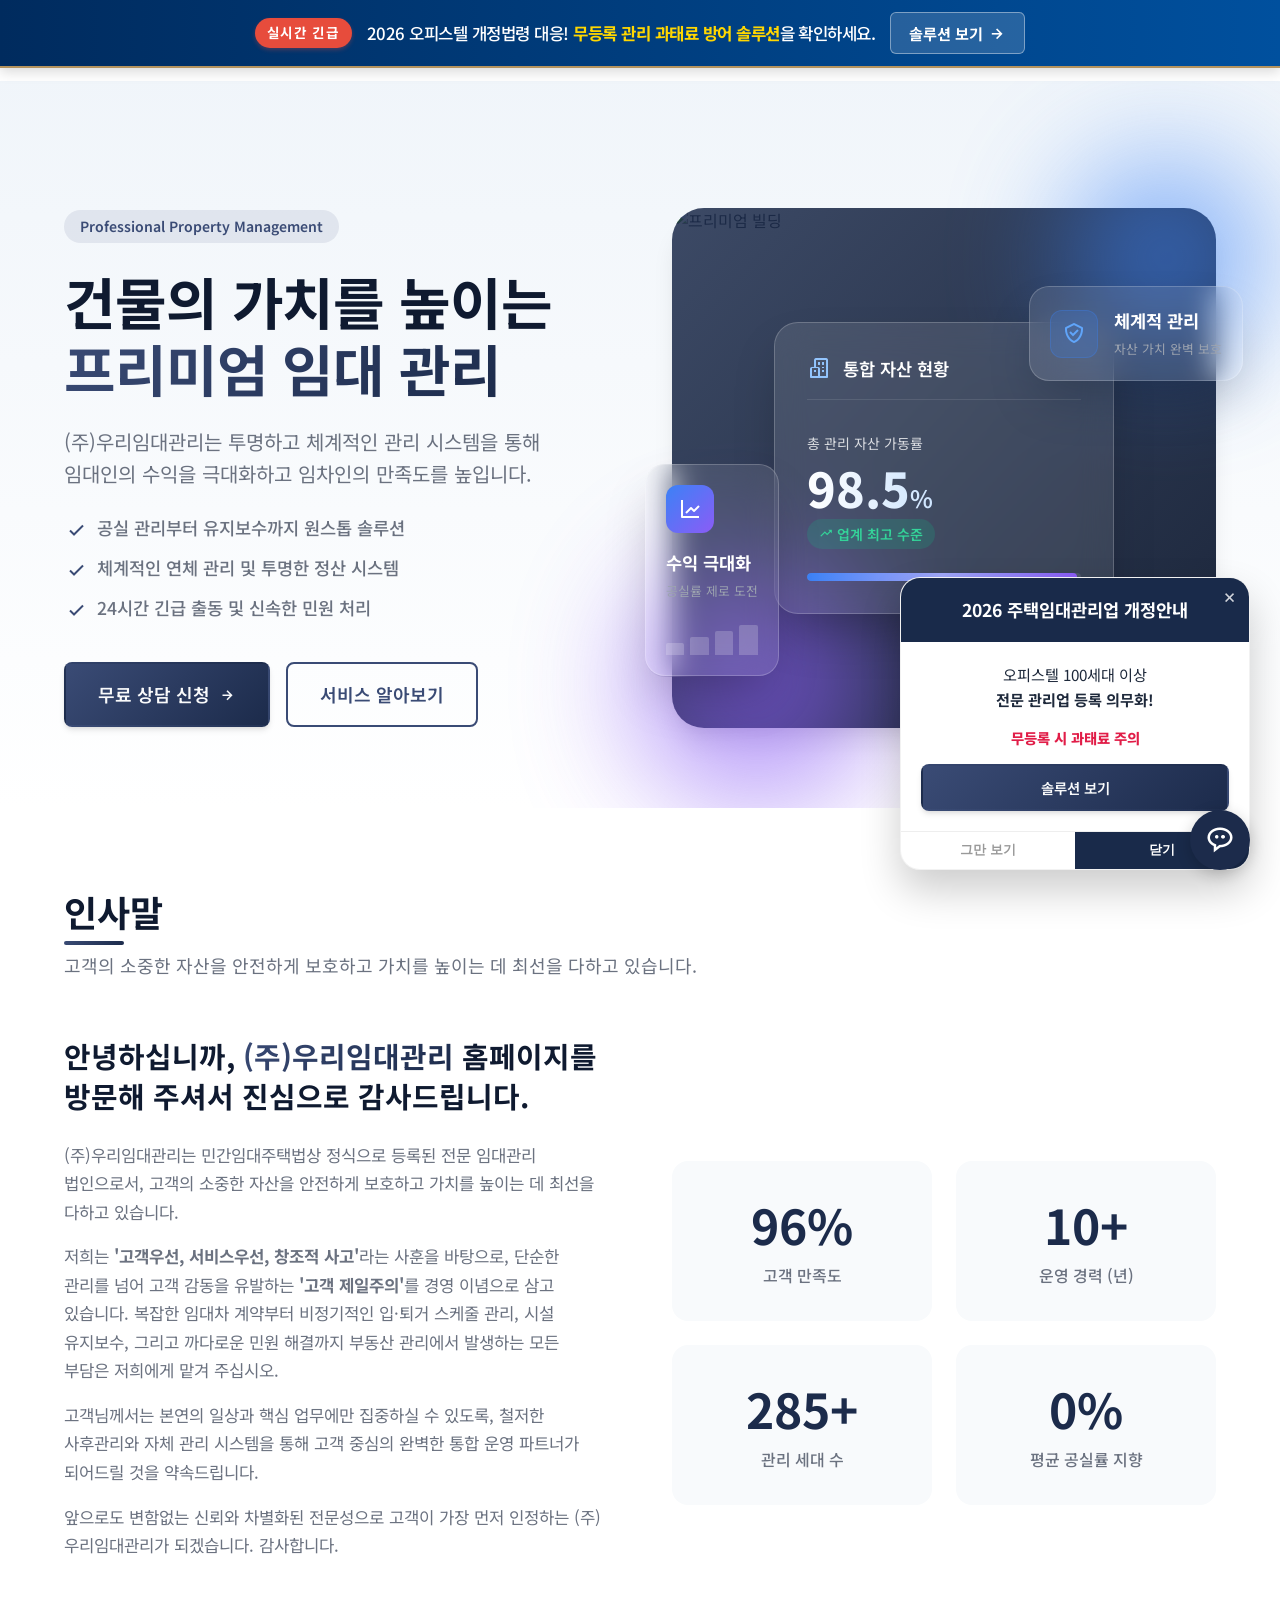
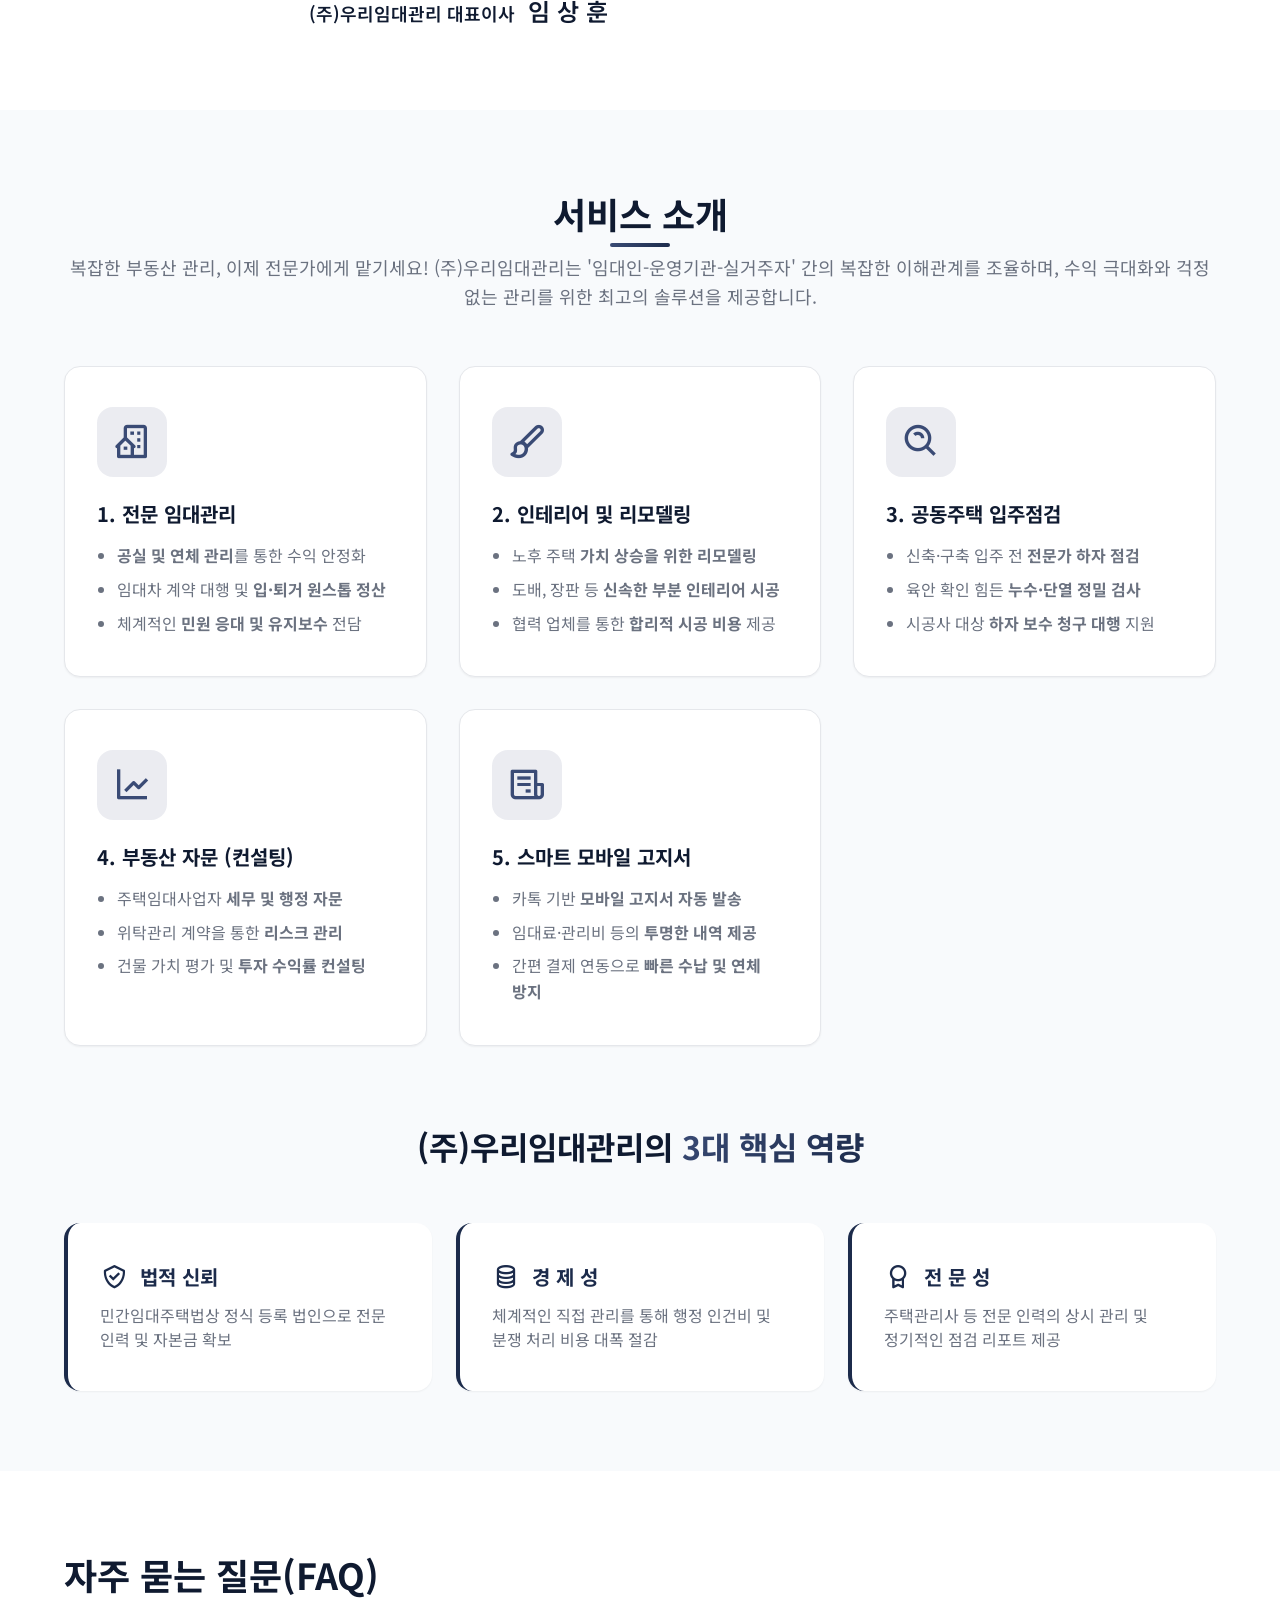
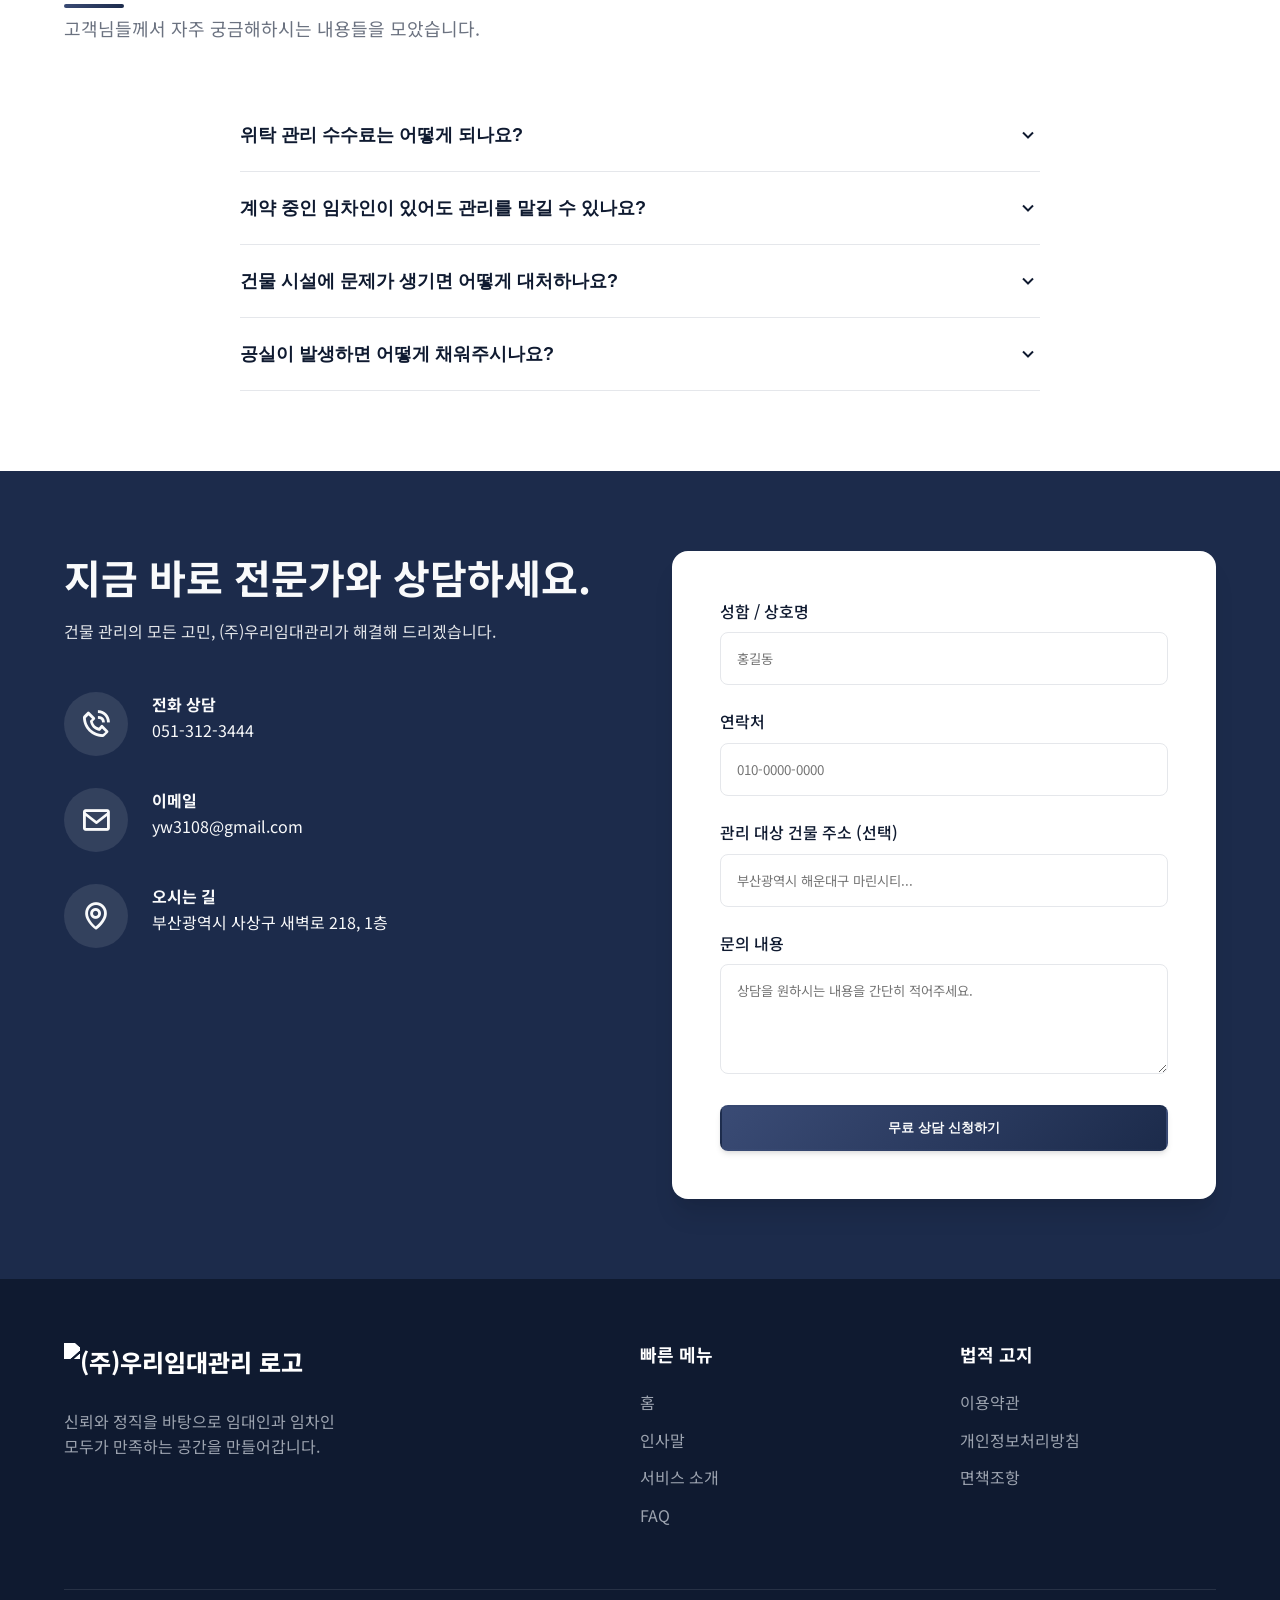
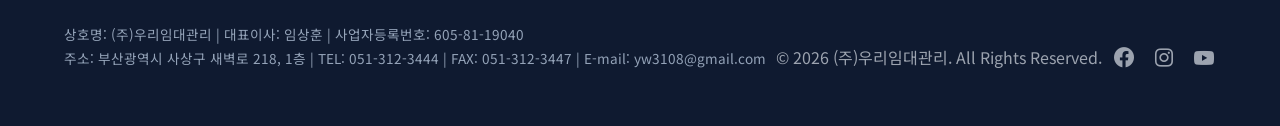
==== index.html @ 151bb2c4 "Add files via upload" ====
<!DOCTYPE html>
<html lang="ko">
<head>
    <meta charset="UTF-8">
    <meta name="viewport" content="width=device-width, initial-scale=1.0">
    <title>(주)우리임대관리 - 신뢰할 수 있는 주택 임대 관리 파트너</title>
    <meta name="description" content="전문적이고 체계적인 주택 임대 관리 서비스. 공실 관리, 연체 관리, 시설 유지보수 등 투명하고 신뢰할 수 있는 (주)우리임대관리와 함께하세요.">
    
    <!-- Google Fonts -->
    <link rel="preconnect" href="https://fonts.googleapis.com">
    <link rel="preconnect" href="https://fonts.gstatic.com" crossorigin>
    <link href="https://fonts.googleapis.com/css2?family=Inter:wght@400;500;600;700&family=Noto+Sans+KR:wght@400;500;700;900&display=swap" rel="stylesheet">
    
    <!-- Boxicons -->
    <link href='https://unpkg.com/boxicons@2.1.4/css/boxicons.min.css' rel='stylesheet'>
    
    <!-- CSS -->
    <link rel="stylesheet" href="./styles/index.css">
    <link rel="stylesheet" href="./styles/chatbot.css">
</head>
<body>
    <!-- Top Announcement Bar -->
    <style>
        .announcement-bar {
            background-color: #002b5e;
            background-image: linear-gradient(90deg, #002b5e 0%, #00509e 50%, #002b5e 100%);
            background-size: 200% auto;
            animation: shine-bar 6s linear infinite;
            color: #ffffff;
            text-align: center;
            padding: 12px 20px;
            font-size: 1.05rem;
            display: flex;
            justify-content: center;
            align-items: center;
            gap: 15px;
            z-index: 1000;
            position: relative;
            box-shadow: 0 4px 12px rgba(0, 0, 0, 0.15);
            border-bottom: 2px solid #b4935e;
            z-index: 1001;
        }
        @keyframes shine-bar {
            to { background-position: 200% center; }
        }
        .announcement-badge {
            background-color: #e74c3c;
            color: white;
            padding: 4px 12px;
            font-size: 0.85rem;
            border-radius: 20px;
            font-weight: 700;
            letter-spacing: 0.05em;
            animation: pulse-badge 2s infinite;
            box-shadow: 0 2px 4px rgba(231, 76, 60, 0.3);
        }
        @keyframes pulse-badge {
            0% { box-shadow: 0 0 0 0 rgba(231, 76, 60, 0.6); }
            70% { box-shadow: 0 0 0 8px rgba(231, 76, 60, 0); }
            100% { box-shadow: 0 0 0 0 rgba(231, 76, 60, 0); }
        }
        .announcement-text {
            font-weight: 500;
            letter-spacing: -0.03em;
        }
        .announcement-text strong {
            color: #ffd700;
            font-weight: 700;
        }
        .announcement-link {
            color: #ffffff;
            text-decoration: none;
            font-weight: 700;
            background-color: rgba(255, 255, 255, 0.15);
            padding: 8px 18px;
            border-radius: 6px;
            transition: all 0.3s cubic-bezier(0.4, 0, 0.2, 1);
            display: flex;
            align-items: center;
            border: 1px solid rgba(255, 255, 255, 0.4);
            font-size: 0.95rem;
        }
        .announcement-link:hover {
            background-color: #ffd700;
            color: #002b5e;
            border-color: #ffd700;
            transform: translateY(-2px);
            box-shadow: 0 4px 8px rgba(0,0,0,0.2);
        }
        @media (max-width: 768px) {
            .announcement-bar { flex-direction: column; padding: 15px; gap: 12px; font-size: 0.95rem; }
        }
        /* Popup Modal Styles */
        /* Floating Popup Styles (No Overlay) */
        .floating-popup {
            position: fixed;
            bottom: 30px;
            right: 30px;
            width: 350px;
            background: white;
            border-radius: 20px;
            z-index: 9999;
            box-shadow: 0 20px 40px rgba(0, 0, 0, 0.2);
            border: 1px solid rgba(0, 0, 0, 0.05);
            display: none;
            flex-direction: column;
            overflow: hidden;
            animation: slide-in 0.5s cubic-bezier(0.175, 0.885, 0.32, 1.275);
        }
        @keyframes slide-in {
            from { transform: translateX(100px); opacity: 0; }
            to { transform: translateX(0); opacity: 1; }
        }
        .modal-header {
            background: #192a4a;
            color: white;
            padding: 20px;
            text-align: center;
        }
        .modal-header h2 { 
            color: white; 
            margin: 0; 
            font-size: 1.2rem; 
            line-height: 1.4; 
            word-break: keep-all; 
        }
        .modal-body {
            padding: 30px;
            text-align: center;
            color: #1e293b;
        }
        .modal-body p { margin-bottom: 20px; line-height: 1.6; }
        .modal-footer {
            display: flex;
            border-top: 1px solid #e2e8f0;
        }
        .modal-btn {
            flex: 1;
            padding: 15px;
            border: none;
            background: none;
            font-weight: 700;
            cursor: pointer;
            transition: all 0.2s;
        }
        .modal-btn.close-today { color: #64748b; font-size: 0.9rem; }
        .modal-btn.confirm { background: #192a4a; color: white; }
        .modal-close-icon {
            position: absolute;
            top: 15px;
            right: 15px;
            color: white;
            font-size: 1.5rem;
            cursor: pointer;
            opacity: 0.8;
        }
        .modal-close-icon:hover { opacity: 1; }
    </style>
    
    <!-- Floating Popup -->
    <div class="floating-popup" id="noticeModal">
        <i class='bx bx-x modal-close-icon' onclick="closeModal()" style="color: white; position: absolute; top: 10px; right: 10px; cursor: pointer; font-size: 1.2rem;"></i>
        <div class="modal-header">
            <h2 style="font-size: 1.1rem;">2026 주택임대관리업 개정안내</h2>
        </div>
        <div class="modal-body" style="padding: 20px; text-align: center;">
            <p style="font-size: 0.95rem; margin-bottom: 15px;">오피스텔 100세대 이상<br><strong>전문 관리업 등록 의무화!</strong></p>
            <p style="color: #e11d48; font-weight: 800; font-size: 0.9rem; margin-bottom: 15px;">무등록 시 과태료 주의</p>
            <a href="officetel_promo.html" class="btn btn-primary" style="width: 100%; font-size: 0.9rem; padding: 10px;">솔루션 보기</a>
        </div>
        <div class="modal-footer" style="display: flex; border-top: 1px solid #eee;">
            <button class="modal-btn close-today" onclick="closeModal()" style="flex: 1; padding: 10px; background: none; border: none; font-size: 0.8rem; color: #999; cursor: pointer;">그만 보기</button>
            <button class="modal-btn confirm" onclick="closeModal()" style="flex: 1; padding: 10px; background: #192a4a; border: none; font-size: 0.8rem; color: white; cursor: pointer; font-weight: bold;">닫기</button>
        </div>
    </div>
    
    <div class="announcement-bar">
        <span class="announcement-badge">실시간 긴급</span>
        <span class="announcement-text">2026 오피스텔 개정법령 대응! <strong>무등록 관리 과태료 방어 솔루션</strong>을 확인하세요.</span>
        <a href="officetel_promo.html" class="announcement-link">솔루션 보기 <i class='bx bx-right-arrow-alt' style="font-size: 1.2rem; margin-left: 4px;"></i></a>
    </div>
    <!-- Header -->
    <header class="header" id="header">
        <div class="container">
            <a href="#" class="logo">
                <img src="./images/logo.png" alt="(주)우리임대관리" style="height: 45px; width: auto; object-fit: contain;" onerror="this.style.display='none'; this.nextElementSibling.style.display='flex';">
                <div style="display:none; align-items:center; font-family: 'Noto Sans KR', sans-serif; font-weight: 900; color: #192a4a; font-size: 1.4rem; letter-spacing: -0.05em;">
                    (주)우리임대관리
                </div>
            </a>
            
            <nav class="navbar" id="navbar">
                <ul class="nav-list">
                    <li><a href="#about" class="nav-link">인사말</a></li>
                    <li><a href="#services" class="nav-link">서비스 소개</a></li>
                    <li><a href="#faq" class="nav-link">자주 묻는 질문(FAQ)</a></li>
                    <li><a href="#contact" class="nav-link btn-primary">문의하기</a></li>
                </ul>
            </nav>
            
            <div class="mobile-toggle" id="mobile-toggle">
                <i class='bx bx-menu'></i>
            </div>
        </div>
    </header>

    <main>
        <!-- Hero Section -->
        <section class="hero" id="home">
            <div class="container">
                <div class="hero-content">
                    <span class="badge">Professional Property Management</span>
                    <h1 class="hero-title">건물의 가치를 높이는<br><span class="text-gradient">프리미엄 임대 관리</span></h1>
                    <p class="hero-subtitle" style="margin-bottom: 1.5rem;">
                        (주)우리임대관리는 투명하고 체계적인 관리 시스템을 통해 
                        임대인의 수익을 극대화하고 임차인의 만족도를 높입니다.
                    </p>
                    <ul class="hero-features" style="margin-bottom: 2.5rem; display: flex; flex-direction: column; gap: 0.75rem; color: var(--text-muted); font-size: 1.1rem; font-weight: 500;">
                        <li><i class='bx bx-check' style="color: var(--primary-light); font-size: 1.5rem; vertical-align: middle; margin-right: 0.25rem;"></i> 공실 관리부터 유지보수까지 원스톱 솔루션</li>
                        <li><i class='bx bx-check' style="color: var(--primary-light); font-size: 1.5rem; vertical-align: middle; margin-right: 0.25rem;"></i> 체계적인 연체 관리 및 투명한 정산 시스템</li>
                        <li><i class='bx bx-check' style="color: var(--primary-light); font-size: 1.5rem; vertical-align: middle; margin-right: 0.25rem;"></i> 24시간 긴급 출동 및 신속한 민원 처리</li>
                    </ul>
                    <div class="hero-buttons">
                        <a href="#contact" class="btn btn-primary btn-large">무료 상담 신청 <i class='bx bx-right-arrow-alt'></i></a>
                        <a href="#services" class="btn btn-outline btn-large">서비스 알아보기</a>
                    </div>
                </div>
                <div class="hero-image-wrapper">
                    <!-- Background Image and Overlay -->
                    <div class="hero-image-bg">
                        <img src="https://images.unsplash.com/photo-1560518883-ce09059eeffa?ixlib=rb-4.0.3&auto=format&fit=crop&w=1000&q=80" alt="프리미엄 빌딩">
                        <div class="hero-image-overlay"></div>
                    </div>
                    
                    <!-- Decorative Orbs -->
                    <div class="glow-orb orb-1"></div>
                    <div class="glow-orb orb-2"></div>

                    <!-- Main Floating Card -->
                    <div class="glass-card main-card">
                        <div class="card-header">
                            <i class='bx bx-buildings'></i>
                            <span>통합 자산 현황</span>
                        </div>
                        <div class="card-body">
                            <div class="asset-value">
                                <span class="label">총 관리 자산 가동률</span>
                                <strong class="value">98.5<span class="unit">%</span></strong>
                                <span class="trend positive"><i class='bx bx-trending-up'></i> 업계 최고 수준</span>
                            </div>
                            <div class="progress-bar">
                                <div class="progress-fill" style="width: 98.5%;"></div>
                            </div>
                        </div>
                    </div>

                    <!-- Floating Stat 1 -->
                    <div class="glass-card float-card card-top-right">
                        <div class="stat-icon bg-blue">
                            <i class='bx bx-check-shield'></i>
                        </div>
                        <div class="stat-info">
                            <strong>체계적 관리</strong>
                            <span>자산 가치 완벽 보호</span>
                        </div>
                    </div>

                    <!-- Floating Stat 2 -->
                    <div class="glass-card float-card card-bottom-left">
                        <div class="stat-icon bg-gradient">
                            <i class='bx bx-line-chart'></i>
                        </div>
                        <div class="stat-info">
                            <strong>수익 극대화</strong>
                            <span>공실률 제로 도전</span>
                        </div>
                        <div class="mini-chart">
                            <div class="bar h-40"></div>
                            <div class="bar h-60"></div>
                            <div class="bar h-80"></div>
                            <div class="bar h-100"></div>
                        </div>
                    </div>
                </div>
            </div>
        </section>

        <!-- About Us Section -->
        <section class="about section" id="about">
            <div class="container">
                <div class="section-header">
                    <h2 class="section-title">인사말</h2>
                    <p class="section-desc">고객의 소중한 자산을 안전하게 보호하고 가치를 높이는 데 최선을 다하고 있습니다.</p>
                </div>
                <div class="about-content">
                    <div class="about-text">
                        <h3 style="font-size: 1.8rem; line-height: 1.4; margin-bottom: 1.5rem; color: var(--primary-dark);">안녕하십니까, <span class="text-gradient">(주)우리임대관리</span> 홈페이지를 방문해 주셔서 진심으로 감사드립니다.</h3>
                        <p style="margin-bottom: 1rem; color: var(--text-muted); font-size: 1.05rem; line-height: 1.7;">(주)우리임대관리는 민간임대주택법상 정식으로 등록된 전문 임대관리 법인으로서, 고객의 소중한 자산을 안전하게 보호하고 가치를 높이는 데 최선을 다하고 있습니다.</p>
                        <p style="margin-bottom: 1rem; color: var(--text-muted); font-size: 1.05rem; line-height: 1.7;">저희는 <strong>'고객우선, 서비스우선, 창조적 사고'</strong>라는 사훈을 바탕으로, 단순한 관리를 넘어 고객 감동을 유발하는 <strong>'고객 제일주의'</strong>를 경영 이념으로 삼고 있습니다. 복잡한 임대차 계약부터 비정기적인 입·퇴거 스케줄 관리, 시설 유지보수, 그리고 까다로운 민원 해결까지 부동산 관리에서 발생하는 모든 부담은 저희에게 맡겨 주십시오.</p>
                        <p style="margin-bottom: 1rem; color: var(--text-muted); font-size: 1.05rem; line-height: 1.7;">고객님께서는 본연의 일상과 핵심 업무에만 집중하실 수 있도록, 철저한 사후관리와 자체 관리 시스템을 통해 고객 중심의 완벽한 통합 운영 파트너가 되어드릴 것을 약속드립니다.</p>
                        <p style="margin-bottom: 1rem; color: var(--text-muted); font-size: 1.05rem; line-height: 1.7;">앞으로도 변함없는 신뢰와 차별화된 전문성으로 고객이 가장 먼저 인정하는 (주)우리임대관리가 되겠습니다. 감사합니다.</p>
                        
                        <div class="ceo-signature" style="margin-top: 2rem; text-align: right; font-size: 1.125rem; font-weight: 600; color: var(--primary-dark);">
                            (주)우리임대관리 대표이사 <span style="font-size: 1.5rem; margin-left: 0.5rem; font-family: 'Noto Sans KR', sans-serif;">임 상 훈</span>
                        </div>
                    </div>
                    <div class="about-stats">
                        <div class="stat-box">
                            <h4 class="counter">98%</h4>
                            <span>고객 만족도</span>
                        </div>
                        <div class="stat-box">
                            <h4 class="counter">10+</h4>
                            <span>운영 경력 (년)</span>
                        </div>
                        <div class="stat-box">
                            <h4 class="counter">500+</h4>
                            <span>관리 세대 수</span>
                        </div>
                        <div class="stat-box">
                            <h4 class="counter">0%</h4>
                            <span>평균 공실률 지향</span>
                        </div>
                    </div>
                </div>
            </div>
        </section>

        <!-- Services Section -->
        <section class="services section bg-light" id="services">
            <div class="container">
                <div class="section-header center">
                    <h2 class="section-title">서비스 소개</h2>
                    <p class="section-desc" style="margin-bottom: 2rem;">복잡한 부동산 관리, 이제 전문가에게 맡기세요! (주)우리임대관리는 '임대인-운영기관-실거주자' 간의 복잡한 이해관계를 조율하며, 수익 극대화와 걱정 없는 관리를 위한 최고의 솔루션을 제공합니다.</p>
                </div>
                
                <div class="service-grid" style="margin-bottom: 4rem;">
                    <div class="service-card" style="display: flex; flex-direction: column; height: 100%;">
                        <div class="icon-box" style="margin-bottom: 1.5rem;"><i class='bx bx-building-house'></i></div>
                        <h3 style="font-size: 1.25rem; margin-bottom: 1rem; color: var(--primary-dark);">1. 전문 임대관리</h3>
                        <ul style="color: var(--text-muted); line-height: 1.6; padding-left: 1.25rem; list-style-type: disc; display: flex; flex-direction: column; gap: 0.5rem;">
                            <li><strong>공실 및 연체 관리</strong>를 통한 수익 안정화</li>
                            <li>임대차 계약 대행 및 <strong>입·퇴거 원스톱 정산</strong></li>
                            <li>체계적인 <strong>민원 응대 및 유지보수</strong> 전담</li>
                        </ul>
                    </div>
                    <div class="service-card" style="display: flex; flex-direction: column; height: 100%;">
                        <div class="icon-box" style="margin-bottom: 1.5rem;"><i class='bx bx-paint'></i></div>
                        <h3 style="font-size: 1.25rem; margin-bottom: 1rem; color: var(--primary-dark);">2. 인테리어 및 리모델링</h3>
                        <ul style="color: var(--text-muted); line-height: 1.6; padding-left: 1.25rem; list-style-type: disc; display: flex; flex-direction: column; gap: 0.5rem;">
                            <li>노후 주택 <strong>가치 상승을 위한 리모델링</strong></li>
                            <li>도배, 장판 등 <strong>신속한 부분 인테리어 시공</strong></li>
                            <li>협력 업체를 통한 <strong>합리적 시공 비용</strong> 제공</li>
                        </ul>
                    </div>
                    <div class="service-card" style="display: flex; flex-direction: column; height: 100%;">
                        <div class="icon-box" style="margin-bottom: 1.5rem;"><i class='bx bx-search-alt'></i></div>
                        <h3 style="font-size: 1.25rem; margin-bottom: 1rem; color: var(--primary-dark);">3. 공동주택 입주점검</h3>
                        <ul style="color: var(--text-muted); line-height: 1.6; padding-left: 1.25rem; list-style-type: disc; display: flex; flex-direction: column; gap: 0.5rem;">
                            <li>신축·구축 입주 전 <strong>전문가 하자 점검</strong></li>
                            <li>육안 확인 힘든 <strong>누수·단열 정밀 검사</strong></li>
                            <li>시공사 대상 <strong>하자 보수 청구 대행</strong> 지원</li>
                        </ul>
                    </div>
                    <div class="service-card" style="display: flex; flex-direction: column; height: 100%;">
                        <div class="icon-box" style="margin-bottom: 1.5rem;"><i class='bx bx-line-chart'></i></div>
                        <h3 style="font-size: 1.25rem; margin-bottom: 1rem; color: var(--primary-dark);">4. 부동산 자문 (컨설팅)</h3>
                        <ul style="color: var(--text-muted); line-height: 1.6; padding-left: 1.25rem; list-style-type: disc; display: flex; flex-direction: column; gap: 0.5rem;">
                            <li>주택임대사업자 <strong>세무 및 행정 자문</strong></li>
                            <li>위탁관리 계약을 통한 <strong>리스크 관리</strong></li>
                            <li>건물 가치 평가 및 <strong>투자 수익률 컨설팅</strong></li>
                        </ul>
                    </div>
                    <div class="service-card" style="display: flex; flex-direction: column; height: 100%;">
                        <div class="icon-box" style="margin-bottom: 1.5rem;"><i class='bx bx-receipt'></i></div>
                        <h3 style="font-size: 1.25rem; margin-bottom: 1rem; color: var(--primary-dark);">5. 스마트 모바일 고지서</h3>
                        <ul style="color: var(--text-muted); line-height: 1.6; padding-left: 1.25rem; list-style-type: disc; display: flex; flex-direction: column; gap: 0.5rem;">
                            <li>카톡 기반 <strong>모바일 고지서 자동 발송</strong></li>
                            <li>임대료·관리비 등의 <strong>투명한 내역 제공</strong></li>
                            <li>간편 결제 연동으로 <strong>빠른 수납 및 연체 방지</strong></li>
                        </ul>
                    </div>
                </div>

                <!-- 3대 핵심 역량 -->
                <div class="core-competencies" style="margin-top: 5rem;">
                    <div class="section-header center">
                        <h3 class="competency-title" style="font-size: 2rem; color: var(--primary-dark);">(주)우리임대관리의 <span class="text-gradient">3대 핵심 역량</span></h3>
                    </div>
                    <div class="competency-grid" style="display: grid; grid-template-columns: repeat(auto-fit, minmax(300px, 1fr)); gap: 1.5rem;">
                        <div class="competency-card" style="background: white; padding: 2.5rem 2rem; border-radius: 1rem; box-shadow: var(--shadow-sm); border-left: 4px solid var(--primary-blue); transition: all 0.3s ease;">
                            <h4 style="color: var(--primary-blue); font-size: 1.25rem; margin-bottom: 0.75rem; display: flex; align-items: center; gap: 0.75rem;"><i class='bx bx-check-shield' style="font-size: 1.75rem;"></i> 법적 신뢰</h4>
                            <p style="color: var(--text-muted); line-height: 1.5;">민간임대주택법상 정식 등록 법인으로 전문 인력 및 자본금 확보</p>
                        </div>
                        <div class="competency-card" style="background: white; padding: 2.5rem 2rem; border-radius: 1rem; box-shadow: var(--shadow-sm); border-left: 4px solid var(--primary-blue); transition: all 0.3s ease;">
                            <h4 style="color: var(--primary-blue); font-size: 1.25rem; margin-bottom: 0.75rem; display: flex; align-items: center; gap: 0.75rem;"><i class='bx bx-coin-stack' style="font-size: 1.75rem;"></i> 경 제 성</h4>
                            <p style="color: var(--text-muted); line-height: 1.5;">체계적인 직접 관리를 통해 행정 인건비 및 분쟁 처리 비용 대폭 절감</p>
                        </div>
                        <div class="competency-card" style="background: white; padding: 2.5rem 2rem; border-radius: 1rem; box-shadow: var(--shadow-sm); border-left: 4px solid var(--primary-blue); transition: all 0.3s ease;">
                            <h4 style="color: var(--primary-blue); font-size: 1.25rem; margin-bottom: 0.75rem; display: flex; align-items: center; gap: 0.75rem;"><i class='bx bx-award' style="font-size: 1.75rem;"></i> 전 문 성</h4>
                            <p style="color: var(--text-muted); line-height: 1.5;">주택관리사 등 전문 인력의 상시 관리 및 정기적인 점검 리포트 제공</p>
                        </div>
                    </div>
                </div>
            </div>
        </section>

        <!-- FAQ Section -->
        <section class="faq section" id="faq">
            <div class="container">
                <div class="section-header">
                    <h2 class="section-title">자주 묻는 질문(FAQ)</h2>
                    <p class="section-desc">고객님들께서 자주 궁금해하시는 내용들을 모았습니다.</p>
                </div>
                <div class="faq-container">
                    <div class="faq-item">
                        <button class="faq-question">
                            위탁 관리 수수료는 어떻게 되나요?
                            <i class='bx bx-chevron-down'></i>
                        </button>
                        <div class="faq-answer">
                            <p>관리 수수료는 건물의 규모, 관리 세대 수, 요청하시는 서비스 범위에 따라 다르게 산정됩니다. 무료 상담을 통해 합리적인 견적을 제안해 드립니다.</p>
                        </div>
                    </div>
                    <div class="faq-item">
                        <button class="faq-question">
                            계약 중인 임차인이 있어도 관리를 맡길 수 있나요?
                            <i class='bx bx-chevron-down'></i>
                        </button>
                        <div class="faq-answer">
                            <p>네, 가능합니다. 기존 임대차 계약 내역을 인수받아 연속성 있게 관리해 드리며, 향후 계약 갱신이나 퇴거 시 당사에서 전문적으로 처리해 드립니다.</p>
                        </div>
                    </div>
                    <div class="faq-item">
                        <button class="faq-question">
                            건물 시설에 문제가 생기면 어떻게 대처하나요?
                            <i class='bx bx-chevron-down'></i>
                        </button>
                        <div class="faq-answer">
                            <p>임차인으로부터 민원이 접수되면 즉시 당사 제휴 보수 업체를 통해 신속하게 처리하며, 수리 내역 및 비용은 임대인에게 투명하게 보고됩니다.</p>
                        </div>
                    </div>
                    <div class="faq-item">
                        <button class="faq-question">
                            공실이 발생하면 어떻게 채워주시나요?
                            <i class='bx bx-chevron-down'></i>
                        </button>
                        <div class="faq-answer">
                            <p>당사의 온/오프라인 네트워크와 지역 인근 협력 부동산들을 활용하여 다각도로 매물을 홍보하고, 신속하게 우량 임차인을 모집합니다.</p>
                        </div>
                    </div>
                </div>
            </div>
        </section>

        <!-- Contact Section -->
        <section class="contact section bg-blue" id="contact">
            <div class="container">
                <div class="contact-wrapper">
                    <div class="contact-info">
                        <h2>지금 바로 전문가와 상담하세요.</h2>
                        <p>건물 관리의 모든 고민, (주)우리임대관리가 해결해 드리겠습니다.</p>
                        <ul class="contact-details">
                            <li><i class='bx bx-phone-call'></i> <div><strong>전화 상담</strong><br>051-312-3444</div></li>
                            <li><i class='bx bx-envelope'></i> <div><strong>이메일</strong><br>yw3108@gmail.com</div></li>
                            <li><i class='bx bx-map'></i> <div><strong>오시는 길</strong><br>부산광역시 사상구 새벽로 218, 1층</div></li>
                        </ul>
                    </div>
                    <div class="contact-form-box">
                        <form class="contact-form" id="contactForm">
                            <div class="form-group">
                                <label for="name">성함 / 상호명</label>
                                <input type="text" id="name" required placeholder="홍길동">
                            </div>
                            <div class="form-group">
                                <label for="phone">연락처</label>
                                <input type="tel" id="phone" required placeholder="010-0000-0000">
                            </div>
                            <div class="form-group">
                                <label for="building">관리 대상 건물 주소 (선택)</label>
                                <input type="text" id="building" placeholder="부산광역시 해운대구 마린시티...">
                            </div>
                            <div class="form-group">
                                <label for="message">문의 내용</label>
                                <textarea id="message" rows="4" required placeholder="상담을 원하시는 내용을 간단히 적어주세요."></textarea>
                            </div>
                            <button type="submit" class="btn btn-primary btn-block">무료 상담 신청하기</button>
                        </form>
                    </div>
                </div>
            </div>
        </section>
    </main>

    <!-- Footer -->
    <footer class="footer">
        <div class="container">
            <div class="footer-top">
                <div class="footer-brand">
                    <a href="#" class="logo">
                        <img src="./images/logo.png" alt="(주)우리임대관리 로고" style="height: 50px; width: auto; object-fit: contain; filter: brightness(0) invert(1);">
                    </a>
                    <p>신뢰와 정직을 바탕으로 임대인과 임차인 모두가 만족하는 공간을 만들어갑니다.</p>
                </div>
                <div class="footer-links">
                    <h3>빠른 메뉴</h3>
                    <ul>
                        <li><a href="#home">홈</a></li>
                        <li><a href="#about">인사말</a></li>
                        <li><a href="#services">서비스 소개</a></li>
                        <li><a href="#faq">FAQ</a></li>
                    </ul>
                </div>
                <div class="footer-links">
                    <h3>법적 고지</h3>
                    <ul>
                        <li><a href="#">이용약관</a></li>
                        <li><a href="#">개인정보처리방침</a></li>
                        <li><a href="#">면책조항</a></li>
                    </ul>
                </div>
            </div>
            <div class="footer-bottom">
                <div style="margin-bottom: 1.5rem; font-size: 0.85rem; color: #94a3b8; line-height: 1.8;">
                    상호명: (주)우리임대관리 | 대표이사: 임상훈 | 사업자등록번호: 605-81-19040<br>
                    주소: 부산광역시 사상구 새벽로 218, 1층 | TEL: 051-312-3444 | FAX: 051-312-3447 | E-mail: yw3108@gmail.com
                </div>
                <p>&copy; 2026 (주)우리임대관리. All Rights Reserved.</p>
                <div class="social-links">
                    <a href="#"><i class='bx bxl-facebook-circle'></i></a>
                    <a href="#"><i class='bx bxl-instagram'></i></a>
                    <a href="#"><i class='bx bxl-youtube'></i></a>
                </div>
            </div>
        </div>
    </footer>

    <!-- Scripts -->
    <script src="./scripts/main.js"></script>
    <script src="./scripts/chatbot.js"></script>
    <script>
        // Modal Control
        window.onload = function() {
            const modal = document.getElementById('noticeModal');
            setTimeout(() => {
                modal.style.display = 'flex';
            }, 800);
        };
        
        function closeModal() {
            document.getElementById('noticeModal').style.display = 'none';
        }
    </script>
</body>
</html>
---- styles/index.css ----
/* 
========================================
   우리임대관리 Design System & Base
======================================== 
*/
:root {
    /* Color Palette - Trustworthy Navy Blue Theme (CI Based) */
    --primary-blue: #1C2B4B; /* Deep navy blue from CI logo */
    --primary-light: #3A4B75; /* Lighter navy for hover/accents */
    --primary-dark: #0F1A30; /* Very dark navy for text headers */
    --accent: #D9E1F2; /* Pastel blue from the CI house shadow */
    
    --text-main: #1F2937;
    --text-muted: #6B7280;
    --text-light: #F9FAFB;
    
    --bg-main: #FFFFFF;
    --bg-light: #F8FAFC; /* Slightly cooler light background to match navy */
    --bg-blue: #1C2B4B; /* Navy background */
    
    --border-color: #E5E7EB;
    
    /* Gradients */
    --gradient-primary: linear-gradient(135deg, var(--primary-light), var(--primary-blue));
    
    /* Shadows */
    --shadow-sm: 0 1px 2px 0 rgba(0, 0, 0, 0.05);
    --shadow-md: 0 4px 6px -1px rgba(0, 0, 0, 0.1), 0 2px 4px -1px rgba(0, 0, 0, 0.06);
    --shadow-lg: 0 10px 15px -3px rgba(0, 0, 0, 0.1), 0 4px 6px -2px rgba(0, 0, 0, 0.05);
    --shadow-xl: 0 20px 25px -5px rgba(0, 0, 0, 0.1), 0 10px 10px -5px rgba(0, 0, 0, 0.04);
    
    /* Typography */
    --font-sans: 'Noto Sans KR', 'Inter', -apple-system, BlinkMacSystemFont, sans-serif;
    
    /* Spacing */
    --section-padding: 5rem 0;
}

* {
    margin: 0;
    padding: 0;
    box-sizing: border-box;
}

html {
    scroll-behavior: smooth;
}

body {
    font-family: var(--font-sans);
    color: var(--text-main);
    background-color: var(--bg-main);
    line-height: 1.6;
    overflow-x: hidden;
    word-break: keep-all;
}

a {
    text-decoration: none;
    color: inherit;
}

ul {
    list-style: none;
}

.container {
    width: 100%;
    max-width: 1200px;
    margin: 0 auto;
    padding: 0 1.5rem;
}

/* Typography Utility */
h1, h2, h3, h4, h5, h6 {
    color: var(--primary-dark);
    line-height: 1.3;
    font-weight: 700;
}

.text-gradient {
    background: var(--gradient-primary);
    -webkit-background-clip: text;
    -webkit-text-fill-color: transparent;
    background-clip: text;
}

/* Button Styles */
.btn {
    display: inline-flex;
    align-items: center;
    justify-content: center;
    padding: 0.75rem 1.5rem;
    border-radius: 0.5rem;
    font-weight: 600;
    transition: all 0.3s cubic-bezier(0.4, 0, 0.2, 1);
    cursor: pointer;
    border: 2px solid transparent;
    gap: 0.5rem;
}

.btn-primary {
    background: var(--gradient-primary);
    color: var(--text-light);
    box-shadow: var(--shadow-md);
}

.btn-primary:hover {
    transform: translateY(-2px);
    box-shadow: var(--shadow-lg);
    background: linear-gradient(135deg, var(--primary-light), var(--primary-dark));
}

.btn-outline {
    border-color: var(--primary-light);
    color: var(--primary-light);
    background: transparent;
}

.btn-outline:hover {
    background-color: var(--primary-light);
    color: var(--text-light);
}

.btn-large {
    padding: 1rem 2rem;
    font-size: 1.125rem;
}

.btn-block {
    width: 100%;
}

/* Section Common */
.section {
    padding: var(--section-padding);
}

.section-header {
    margin-bottom: 3.5rem;
}

.section-header.center {
    text-align: center;
}

.section-title {
    font-size: 2.25rem;
    margin-bottom: 1rem;
    position: relative;
    display: inline-block;
}

.section-title::after {
    content: '';
    position: absolute;
    bottom: -10px;
    left: 0;
    width: 60px;
    height: 4px;
    background: var(--gradient-primary);
    border-radius: 2px;
}

.section-header.center .section-title::after {
    left: 50%;
    transform: translateX(-50%);
}

.section-desc {
    color: var(--text-muted);
    font-size: 1.125rem;
}

.bg-light { background-color: var(--bg-light); }
.bg-blue { background-color: var(--bg-blue); color: var(--text-light); }
.bg-blue h2, .bg-blue h3, .bg-blue p { color: var(--text-light); }

/* 
========================================
   Header & Navigation
======================================== 
*/
.header {
    position: fixed;
    top: 0;
    left: 0;
    width: 100%;
    background-color: rgba(255, 255, 255, 0.95);
    backdrop-filter: blur(10px);
    z-index: 1000;
    transition: all 0.3s ease;
    border-bottom: 1px solid transparent;
}

.header.scrolled {
    box-shadow: var(--shadow-sm);
    border-bottom-color: var(--border-color);
}

.header .container {
    display: flex;
    justify-content: space-between;
    align-items: center;
    height: 80px;
}

.logo {
    display: flex;
    align-items: center;
    gap: 0.5rem;
    font-size: 1.5rem;
    font-weight: 800;
    color: var(--primary-blue);
}

.logo i {
    font-size: 2rem;
    color: var(--primary-light);
}

.nav-list {
    display: flex;
    align-items: center;
    gap: 2.5rem;
}

.nav-link {
    font-weight: 500;
    color: var(--text-main);
    transition: color 0.2s ease;
}

.nav-link:hover {
    color: var(--primary-light);
}

.nav-link.btn-primary {
    color: var(--text-light);
    padding: 0.5rem 1.25rem;
}

.mobile-toggle {
    display: none;
    font-size: 2rem;
    cursor: pointer;
    color: var(--primary-dark);
}

/* 
========================================
   Hero Section
======================================== 
*/
.hero {
    padding-top: 140px;
    padding-bottom: 80px;
    background: linear-gradient(180deg, #F0F5FA 0%, #FFFFFF 100%);
    position: relative;
    overflow: hidden;
}

.hero .container {
    display: grid;
    grid-template-columns: 1fr 1fr;
    gap: 4rem;
    align-items: center;
}

.badge {
    display: inline-block;
    padding: 0.35rem 1rem;
    background-color: rgba(58, 75, 117, 0.1);
    color: var(--primary-light);
    border-radius: 2rem;
    font-size: 0.875rem;
    font-weight: 600;
    margin-bottom: 1.5rem;
}

.hero-title {
    font-size: 3.5rem;
    line-height: 1.2;
    margin-bottom: 1.5rem;
    letter-spacing: -0.02em;
}

.hero-subtitle {
    font-size: 1.25rem;
    color: var(--text-muted);
    margin-bottom: 2.5rem;
    max-width: 90%;
}

.hero-buttons {
    display: flex;
    gap: 1rem;
}

.hero-image-wrapper {
    position: relative;
    height: 520px;
    border-radius: 2rem;
    display: flex;
    align-items: center;
    justify-content: center;
    z-index: 1;
    perspective: 1000px;
}

.hero-image-bg {
    position: absolute;
    top: 0;
    left: 0;
    width: 100%;
    height: 100%;
    border-radius: 2rem;
    overflow: hidden;
    box-shadow: var(--shadow-xl);
}

.hero-image-bg img {
    width: 100%;
    height: 100%;
    object-fit: cover;
    transition: transform 10s ease;
}

.hero-image-wrapper:hover .hero-image-bg img {
    transform: scale(1.05);
}

.hero-image-overlay {
    position: absolute;
    top: 0;
    left: 0;
    width: 100%;
    height: 100%;
    background: linear-gradient(135deg, rgba(28, 43, 75, 0.85) 0%, rgba(15, 26, 48, 0.95) 100%);
}

.glow-orb {
    position: absolute;
    border-radius: 50%;
    filter: blur(60px);
    z-index: 2;
    opacity: 0.6;
    animation: float 6s ease-in-out infinite;
}

.orb-1 {
    width: 200px;
    height: 200px;
    background: #3B82F6;
    top: -50px;
    right: -50px;
    animation-delay: 0s;
}

.orb-2 {
    width: 250px;
    height: 250px;
    background: #8B5CF6;
    bottom: -80px;
    left: -40px;
    animation-delay: 2s;
}

.glass-card {
    background: rgba(255, 255, 255, 0.1);
    backdrop-filter: blur(16px);
    -webkit-backdrop-filter: blur(16px);
    border: 1px solid rgba(255, 255, 255, 0.2);
    border-radius: 1.5rem;
    z-index: 10;
    box-shadow: 0 25px 50px -12px rgba(0, 0, 0, 0.25);
    color: white;
    transition: transform 0.4s cubic-bezier(0.175, 0.885, 0.32, 1.275);
}

.main-card {
    width: 80%;
    max-width: 340px;
    padding: 2rem;
    animation: float 7s ease-in-out infinite;
}

.main-card:hover {
    transform: translateY(-10px) scale(1.02);
}

.card-header {
    display: flex;
    align-items: center;
    gap: 0.75rem;
    margin-bottom: 2rem;
    font-weight: 600;
    font-size: 1.1rem;
    border-bottom: 1px solid rgba(255, 255, 255, 0.1);
    padding-bottom: 1rem;
}

.card-header i {
    font-size: 1.5rem;
    color: #93C5FD;
}

.asset-value {
    display: flex;
    flex-direction: column;
    margin-bottom: 1.5rem;
}

.asset-value .label {
    font-size: 0.875rem;
    opacity: 0.8;
    margin-bottom: 0.5rem;
}

.asset-value .value {
    font-size: 3rem;
    font-weight: 800;
    line-height: 1;
    margin-bottom: 0.5rem;
    background: linear-gradient(to right, #ffffff, #93C5FD);
    -webkit-background-clip: text;
    -webkit-text-fill-color: transparent;
    background-clip: text;
}

.asset-value .unit {
    font-size: 1.5rem;
    font-weight: 600;
}

.trend {
    display: inline-flex;
    align-items: center;
    gap: 0.25rem;
    font-size: 0.875rem;
    font-weight: 600;
    padding: 0.25rem 0.75rem;
    border-radius: 1rem;
    width: fit-content;
}

.trend.positive {
    background: rgba(16, 185, 129, 0.2);
    color: #34D399;
}

.progress-bar {
    width: 100%;
    height: 8px;
    background: rgba(255, 255, 255, 0.1);
    border-radius: 4px;
    overflow: hidden;
}

.progress-fill {
    height: 100%;
    background: linear-gradient(90deg, #3B82F6, #8B5CF6);
    border-radius: 4px;
    position: relative;
}

.progress-fill::after {
    content: '';
    position: absolute;
    top: 0;
    left: 0;
    right: 0;
    bottom: 0;
    background: linear-gradient(90deg, transparent, rgba(255, 255, 255, 0.4), transparent);
    animation: shimmer 2s infinite;
}

.float-card {
    position: absolute;
    padding: 1.25rem;
    display: flex;
    align-items: center;
    gap: 1rem;
    border-radius: 1.25rem;
}

.card-top-right {
    top: 15%;
    right: -5%;
    animation: float 5s ease-in-out infinite reverse;
}

.card-bottom-left {
    bottom: 10%;
    left: -5%;
    animation: float 6s ease-in-out infinite 1s;
    flex-direction: column;
    align-items: flex-start;
}

.stat-icon {
    width: 48px;
    height: 48px;
    border-radius: 12px;
    display: flex;
    align-items: center;
    justify-content: center;
    font-size: 1.5rem;
}

.stat-icon.bg-blue {
    background: rgba(59, 130, 246, 0.2);
    color: #60A5FA;
    border: 1px solid rgba(59, 130, 246, 0.3);
}

.stat-icon.bg-gradient {
    background: linear-gradient(135deg, #3B82F6, #8B5CF6);
    color: white;
}

.stat-info {
    display: flex;
    flex-direction: column;
}

.stat-info strong {
    font-size: 1.1rem;
    margin-bottom: 0.25rem;
}

.stat-info span {
    font-size: 0.8rem;
    color: #9CA3AF;
}

.mini-chart {
    display: flex;
    align-items: flex-end;
    gap: 6px;
    height: 30px;
    margin-top: 0.5rem;
    width: 100%;
}

.mini-chart .bar {
    flex: 1;
    background: rgba(255, 255, 255, 0.2);
    border-radius: 2px 2px 0 0;
    transition: height 0.3s ease, background 0.3s ease;
}

.mini-chart:hover .bar {
    background: rgba(255, 255, 255, 0.4);
}

.mini-chart:hover .h-100 {
    background: #34D399;
}

.h-40 { height: 40%; }
.h-60 { height: 60%; }
.h-80 { height: 80%; }
.h-100 { height: 100%; }

@keyframes float {
    0% { transform: translateY(0px); }
    50% { transform: translateY(-15px); }
    100% { transform: translateY(0px); }
}

@keyframes shimmer {
    0% { transform: translateX(-100%); }
    100% { transform: translateX(100%); }
}

/* 
========================================
   About Us Section
======================================== 
*/
.about-content {
    display: grid;
    grid-template-columns: 1fr 1fr;
    gap: 4rem;
    align-items: center;
}

.about-text h3 {
    font-size: 2rem;
    margin-bottom: 1.5rem;
}

.about-text p {
    color: var(--text-muted);
    margin-bottom: 2rem;
    font-size: 1.1rem;
}

.about-features li {
    display: flex;
    align-items: center;
    gap: 0.75rem;
    margin-bottom: 1rem;
    font-weight: 500;
}

.about-features i {
    color: var(--primary-light);
    font-size: 1.5rem;
}

.about-stats {
    display: grid;
    grid-template-columns: 1fr 1fr;
    gap: 1.5rem;
}

.stat-box {
    background: var(--bg-light);
    padding: 2rem;
    border-radius: 1rem;
    text-align: center;
    transition: transform 0.3s ease;
}

.stat-box:hover {
    transform: translateY(-5px);
    box-shadow: var(--shadow-md);
    background: white;
}

.stat-box .counter {
    font-size: 3rem;
    color: var(--primary-blue);
    margin-bottom: 0.5rem;
}

.stat-box span {
    color: var(--text-muted);
    font-weight: 500;
}

/* 
========================================
   Services Section
======================================== 
*/
.service-grid {
    display: grid;
    grid-template-columns: repeat(auto-fit, minmax(280px, 1fr));
    gap: 2rem;
}

.service-card {
    background: white;
    padding: 2.5rem 2rem;
    border-radius: 1rem;
    box-shadow: var(--shadow-sm);
    transition: all 0.3s ease;
    border: 1px solid var(--border-color);
}

.service-card:hover {
    transform: translateY(-10px);
    box-shadow: var(--shadow-lg);
    border-color: transparent;
}

.service-card .icon-box {
    width: 70px;
    height: 70px;
    background: rgba(58, 75, 117, 0.1);
    border-radius: 1rem;
    display: flex;
    align-items: center;
    justify-content: center;
    margin-bottom: 1.5rem;
    color: var(--primary-light);
    font-size: 2.5rem;
    transition: all 0.3s ease;
}

.service-card:hover .icon-box {
    background: var(--primary-light);
    color: white;
}

.service-card h3 {
    font-size: 1.25rem;
    margin-bottom: 1rem;
}

.service-card p {
    color: var(--text-muted);
}

/* 
========================================
   FAQ Section
======================================== 
*/
.faq-container {
    max-width: 800px;
    margin: 0 auto;
}

.faq-item {
    border-bottom: 1px solid var(--border-color);
}

.faq-question {
    width: 100%;
    text-align: left;
    padding: 1.5rem 0;
    background: none;
    border: none;
    font-size: 1.125rem;
    font-weight: 600;
    color: var(--primary-dark);
    cursor: pointer;
    display: flex;
    justify-content: space-between;
    align-items: center;
    transition: color 0.3s ease;
}

.faq-question:hover {
    color: var(--primary-light);
}

.faq-question i {
    font-size: 1.5rem;
    transition: transform 0.3s ease;
}

.faq-question.active i {
    transform: rotate(180deg);
}

.faq-answer {
    max-height: 0;
    overflow: hidden;
    transition: max-height 0.4s ease;
}

.faq-answer p {
    padding-bottom: 1.5rem;
    color: var(--text-muted);
}

/* 
========================================
   Contact Section
======================================== 
*/
.contact-wrapper {
    display: grid;
    grid-template-columns: 1fr 1fr;
    gap: 4rem;
}

.contact-info h2 {
    font-size: 2.5rem;
    margin-bottom: 1rem;
}

.contact-info p {
    margin-bottom: 3rem;
    opacity: 0.9;
}

.contact-details li {
    display: flex;
    align-items: flex-start;
    gap: 1.5rem;
    margin-bottom: 2rem;
}

.contact-details i {
    font-size: 2rem;
    background: rgba(255, 255, 255, 0.1);
    padding: 1rem;
    border-radius: 50%;
}

.contact-form-box {
    background: white;
    padding: 3rem;
    border-radius: 1rem;
    box-shadow: var(--shadow-xl);
    color: var(--text-main);
}

.form-group {
    margin-bottom: 1.5rem;
}

.form-group label {
    display: block;
    margin-bottom: 0.5rem;
    font-weight: 500;
    color: var(--primary-dark);
}

.form-group input,
.form-group textarea {
    width: 100%;
    padding: 1rem;
    border: 1px solid var(--border-color);
    border-radius: 0.5rem;
    font-family: inherit;
    transition: border-color 0.3s ease;
}

.form-group input:focus,
.form-group textarea:focus {
    outline: none;
    border-color: var(--primary-light);
    box-shadow: 0 0 0 3px rgba(58, 75, 117, 0.1);
}

/* 
========================================
   Footer
======================================== 
*/
.footer {
    background: var(--primary-dark);
    color: var(--text-light);
    padding-top: 4rem;
}

.footer-top {
    display: grid;
    grid-template-columns: 2fr 1fr 1fr;
    gap: 4rem;
    margin-bottom: 3rem;
}

.footer-brand .logo {
    color: white;
    margin-bottom: 1rem;
}

.footer-brand p {
    color: #9CA3AF;
    max-width: 300px;
}

.footer-links h3 {
    color: white;
    font-size: 1.125rem;
    margin-bottom: 1.5rem;
}

.footer-links ul li {
    margin-bottom: 0.75rem;
}

.footer-links a {
    color: #9CA3AF;
    transition: color 0.3s ease;
}

.footer-links a:hover {
    color: white;
}

.footer-bottom {
    display: flex;
    justify-content: space-between;
    align-items: center;
    padding: 2rem 0;
    border-top: 1px solid rgba(255, 255, 255, 0.1);
    color: #9CA3AF;
}

.social-links {
    display: flex;
    gap: 1rem;
}

.social-links a {
    font-size: 1.5rem;
    color: #9CA3AF;
    transition: color 0.3s ease;
}

.social-links a:hover {
    color: white;
}

/* 
========================================
   Responsive Design
======================================== 
*/
@media (max-width: 992px) {
    .hero .container,
    .about-content,
    .contact-wrapper {
        grid-template-columns: 1fr;
        gap: 3rem;
    }
    
    .hero-title {
        font-size: 2.75rem;
    }
    
    .hero-image-wrapper {
        height: 400px;
    }
    
    .footer-top {
        grid-template-columns: 1fr 1fr;
    }
}

@media (max-width: 768px) {
    .mobile-toggle {
        display: block;
    }
    
    .navbar {
        position: fixed;
        top: 80px;
        left: -100%;
        width: 100%;
        height: calc(100vh - 80px);
        background: white;
        transition: 0.3s;
        box-shadow: var(--shadow-md);
        padding: 2rem;
    }
    
    .navbar.active {
        left: 0;
    }
    
    .nav-list {
        flex-direction: column;
        align-items: flex-start;
        gap: 2rem;
    }
    
    .hero {
        padding-top: 120px;
    }
    
    .hero-title {
        font-size: 2.25rem;
    }
    
    .section-title {
        font-size: 1.75rem;
    }
    
    .contact-form-box {
        padding: 2rem;
    }
    
    .footer-top {
        grid-template-columns: 1fr;
        gap: 2rem;
    }
    
    .footer-bottom {
        flex-direction: column;
        gap: 1rem;
        text-align: center;
    }
}
---- styles/chatbot.css ----
/* Chatbot Widget Styles */
.chatbot-widget {
    position: fixed;
    bottom: 30px;
    right: 30px;
    z-index: 9999;
    font-family: 'Inter', 'Noto Sans KR', sans-serif;
}

.chatbot-button {
    width: 60px;
    height: 60px;
    background-color: var(--primary-blue, #002b5e);
    border-radius: 50%;
    display: flex;
    justify-content: center;
    align-items: center;
    color: white;
    font-size: 30px;
    cursor: pointer;
    box-shadow: 0 4px 15px rgba(0, 0, 0, 0.2);
    transition: transform 0.3s ease, background-color 0.3s ease;
}

.chatbot-button:hover {
    transform: scale(1.05);
    background-color: var(--primary-dark, #001a38);
}

.chatbot-window {
    position: absolute;
    bottom: 80px;
    right: 0;
    width: 350px;
    height: 500px;
    background-color: white;
    border-radius: 15px;
    box-shadow: 0 5px 25px rgba(0, 0, 0, 0.15);
    display: flex;
    flex-direction: column;
    overflow: hidden;
    transform: scale(0);
    transform-origin: bottom right;
    transition: transform 0.3s cubic-bezier(0.175, 0.885, 0.32, 1.275);
    border: 1px solid #eee;
}

.chatbot-window.active {
    transform: scale(1);
}

.chatbot-header {
    background-color: var(--primary-blue, #002b5e);
    color: white;
    padding: 15px 20px;
    display: flex;
    justify-content: space-between;
    align-items: center;
    font-weight: 600;
}

.chatbot-close {
    cursor: pointer;
    font-size: 20px;
    opacity: 0.8;
}

.chatbot-close:hover {
    opacity: 1;
}

.chatbot-messages {
    flex: 1;
    padding: 20px;
    overflow-y: auto;
    display: flex;
    flex-direction: column;
    gap: 15px;
    background-color: #f8f9fa;
}

.chat-bubble {
    max-width: 80%;
    padding: 12px 16px;
    border-radius: 12px;
    font-size: 0.95rem;
    line-height: 1.5;
}

.chat-bot {
    align-self: flex-start;
    background-color: white;
    color: #333;
    border-bottom-left-radius: 2px;
    box-shadow: 0 2px 5px rgba(0,0,0,0.05);
    border: 1px solid #eee;
}

.chat-user {
    align-self: flex-end;
    background-color: var(--primary-blue, #002b5e);
    color: white;
    border-bottom-right-radius: 2px;
    box-shadow: 0 2px 5px rgba(0,0,0,0.1);
}

.chat-options {
    display: flex;
    flex-direction: column;
    gap: 8px;
    margin-top: 5px;
}

.chat-option-btn {
    background-color: white;
    border: 1px solid var(--primary-blue, #002b5e);
    color: var(--primary-blue, #002b5e);
    padding: 10px 15px;
    border-radius: 8px;
    cursor: pointer;
    font-size: 0.9rem;
    text-align: left;
    transition: all 0.2s ease;
    font-family: inherit;
}

.chat-option-btn:hover {
    background-color: var(--primary-blue, #002b5e);
    color: white;
}

@media (max-width: 480px) {
    .chatbot-window {
        position: fixed;
        bottom: 0;
        right: 0;
        width: 100vw;
        height: 100vh;
        border-radius: 0;
        z-index: 10000;
        border: none;
    }
    .chatbot-header {
        border-radius: 0;
    }
    .chatbot-button {
        bottom: 20px;
        right: 20px;
        z-index: 10001; /* Above window when minimized, but handled by logic */
    }
    .chatbot-window.active ~ .chatbot-button {
        display: none; /* Hide button when full screen on mobile */
    }
}
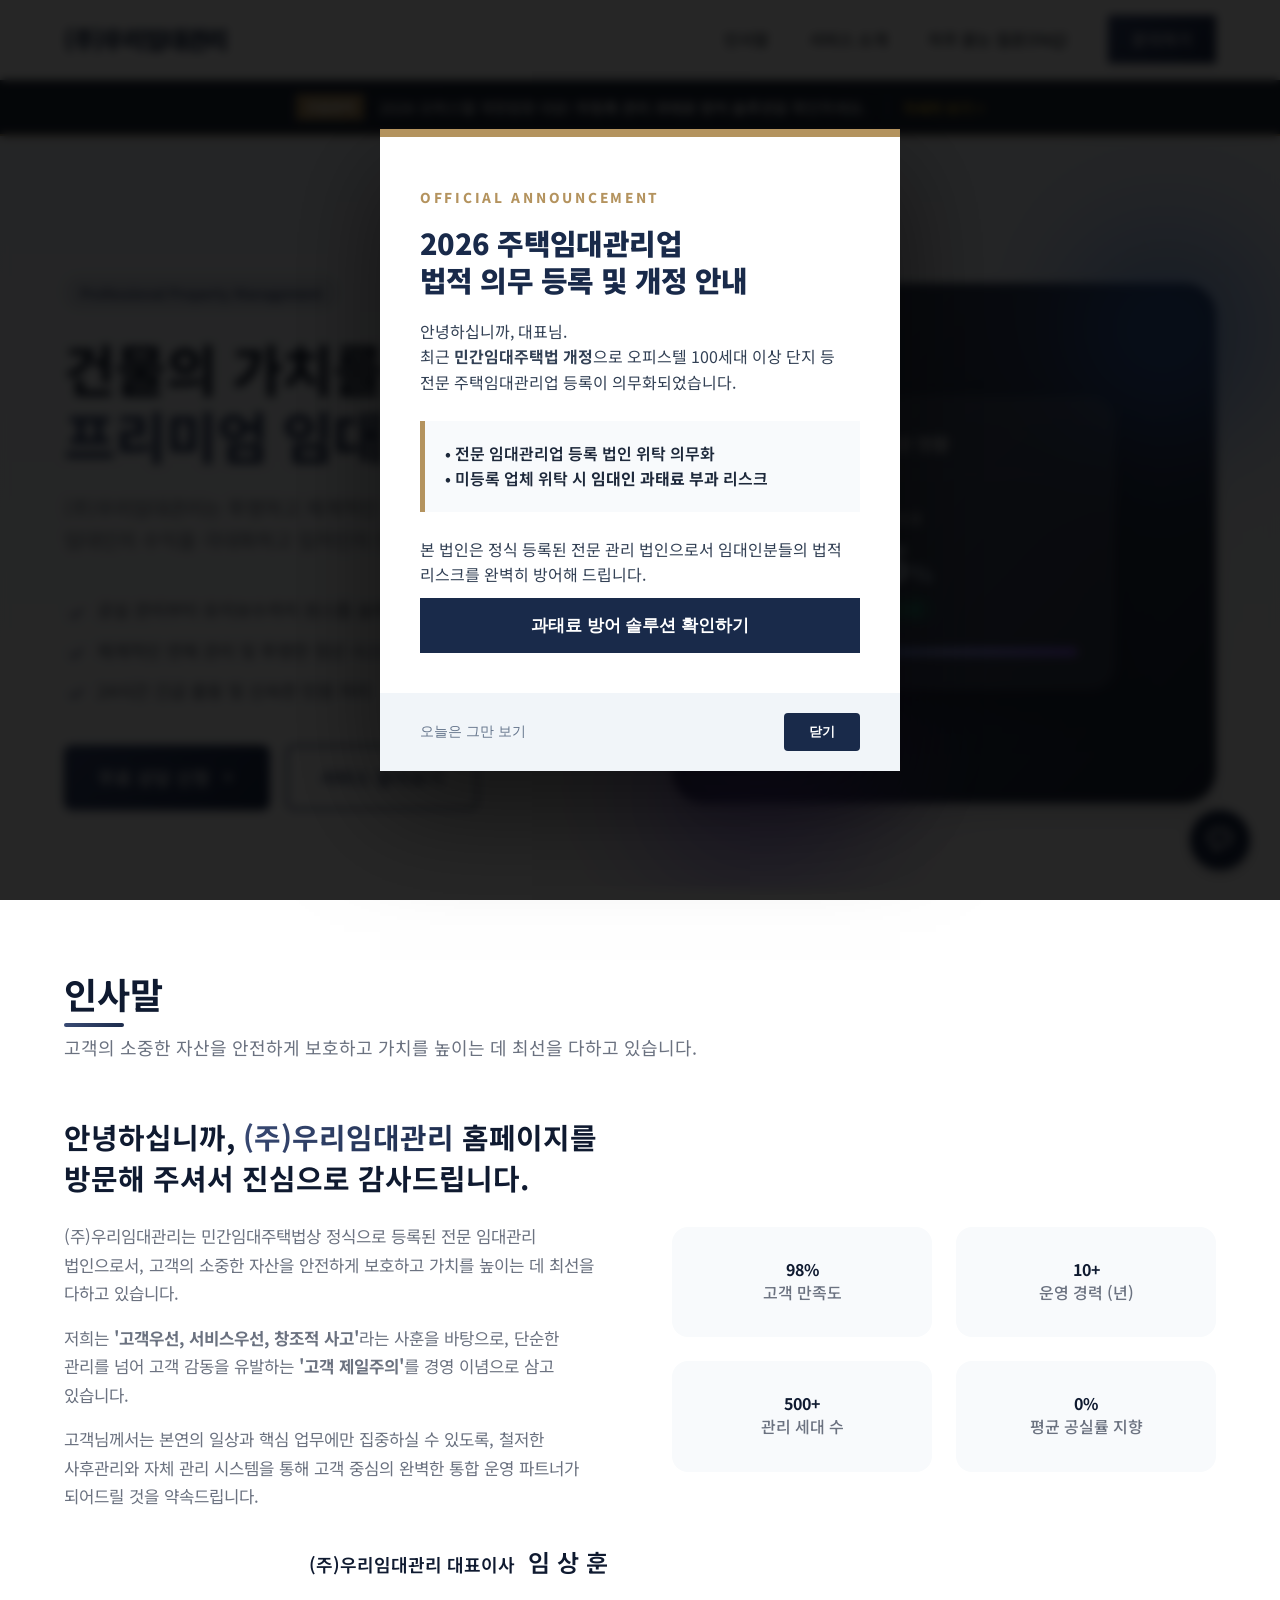
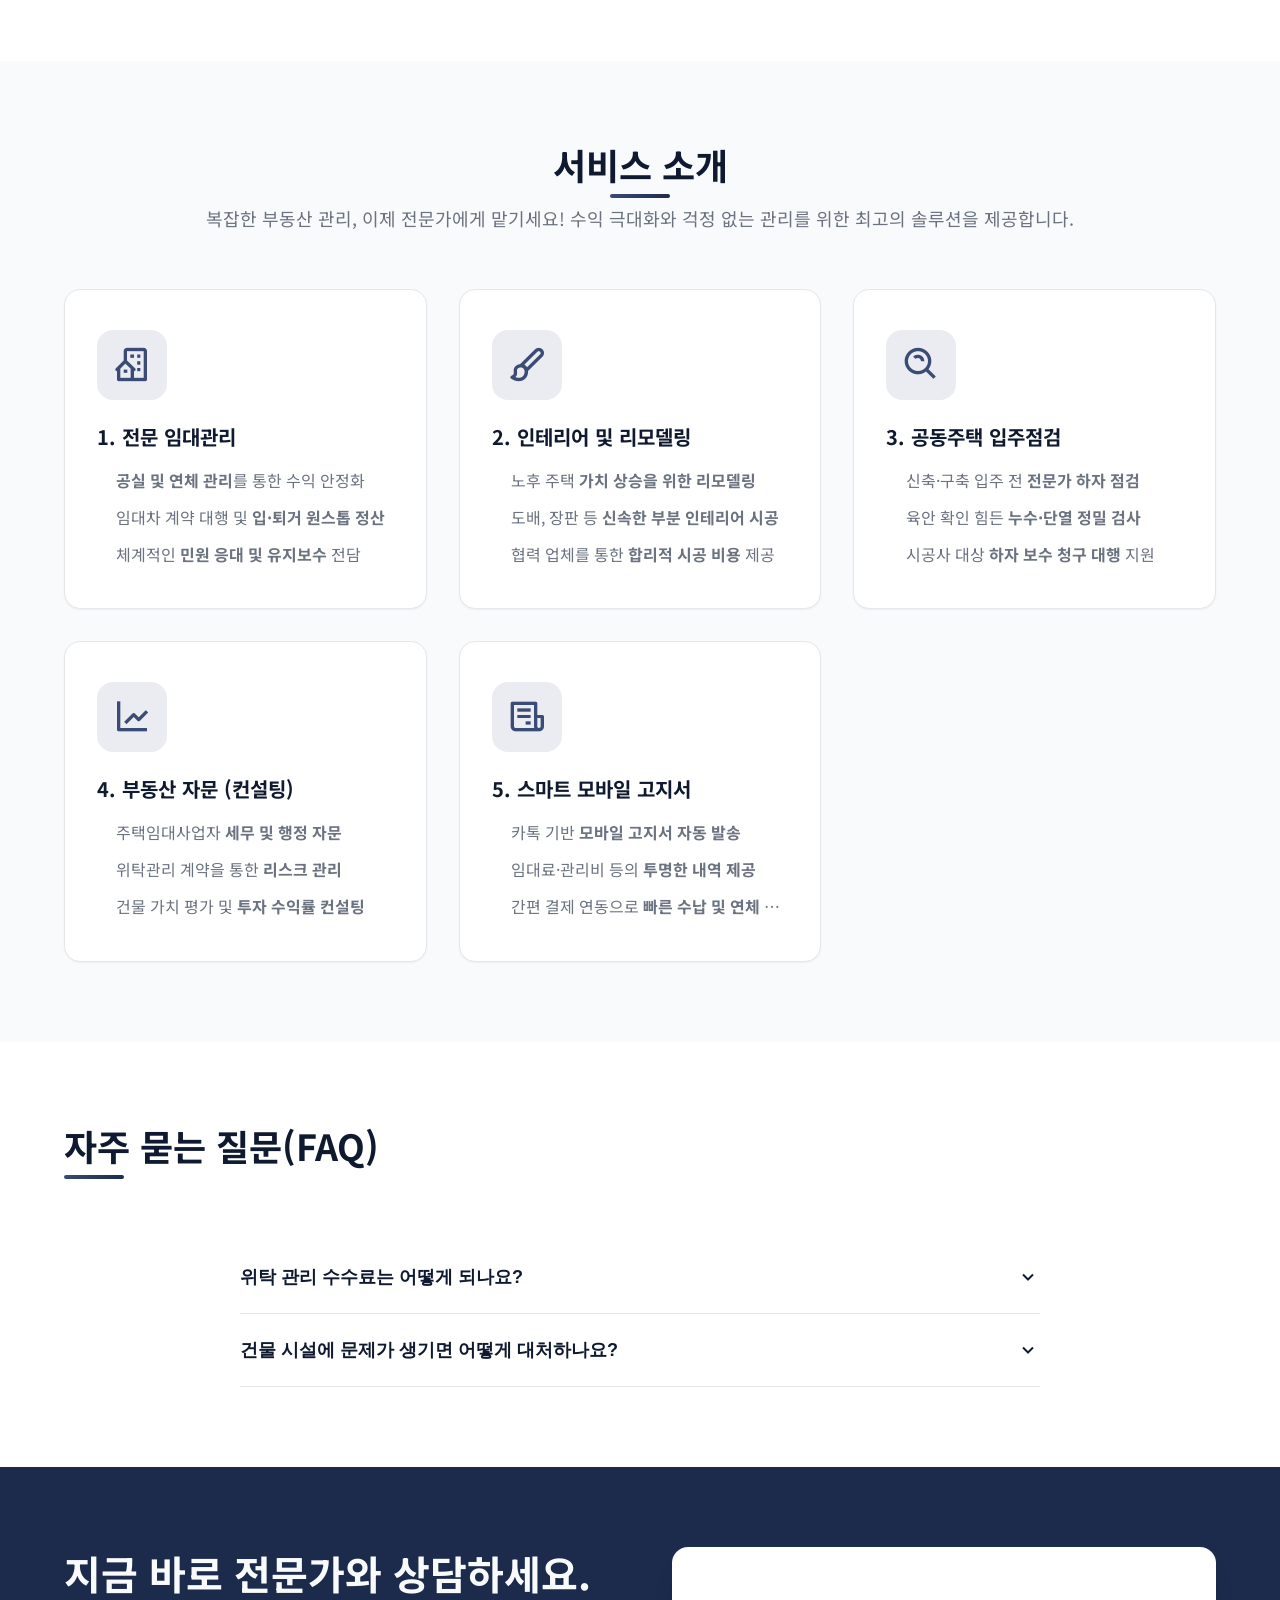
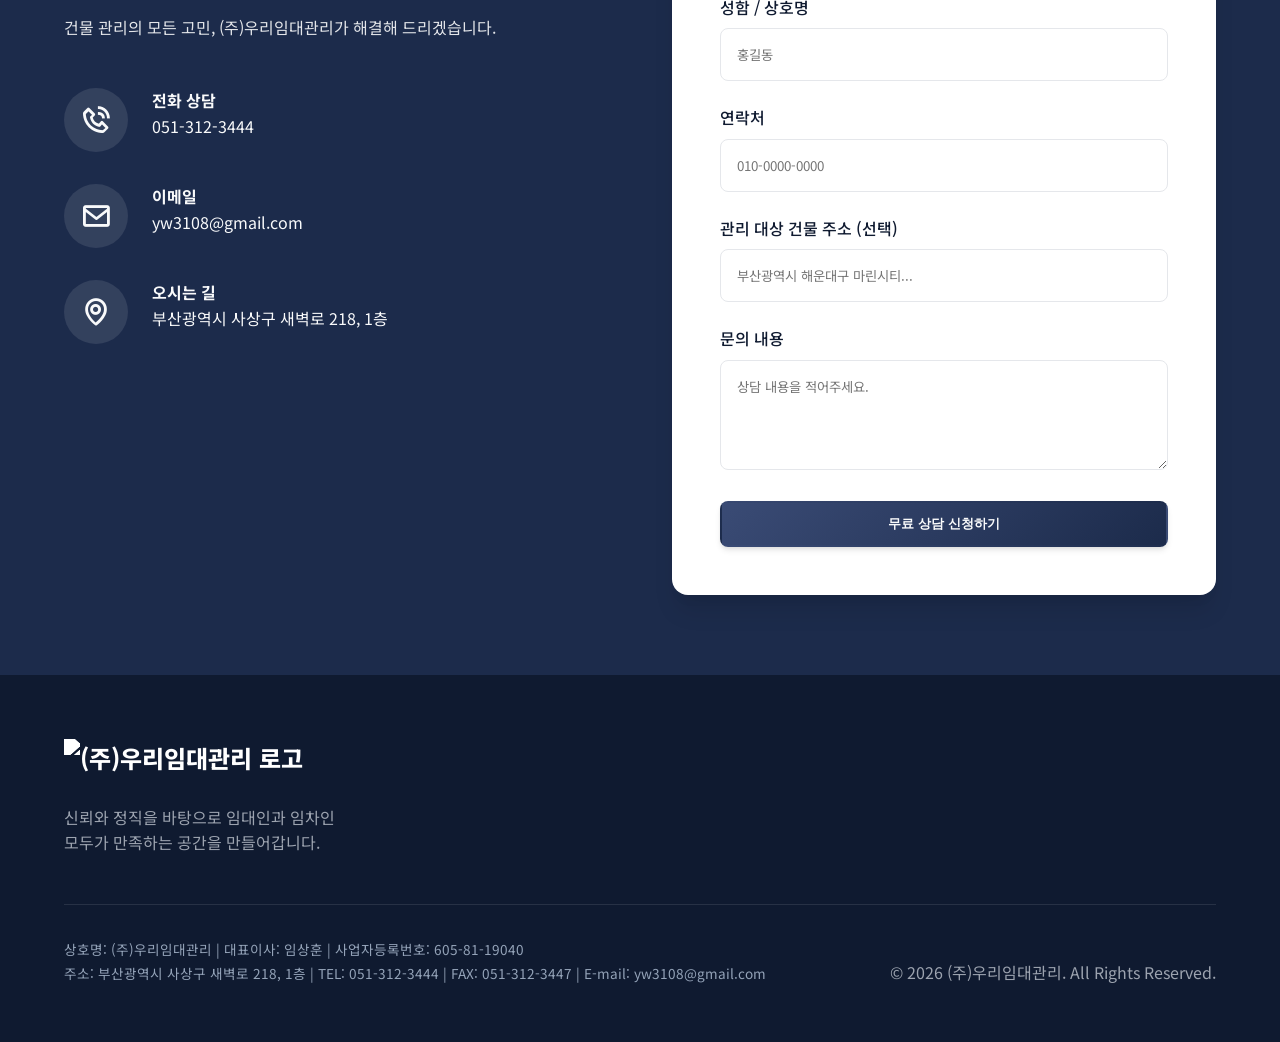
==== commit f39b7479: "Add files via upload" ====
--- a/index.html
+++ b/index.html
@@ -17,174 +17,160 @@
     <!-- CSS -->
     <link rel="stylesheet" href="./styles/index.css">
     <link rel="stylesheet" href="./styles/chatbot.css">
-</head>
-<body>
-    <!-- Top Announcement Bar -->
+    
     <style>
+        :root {
+            --brand-navy: #192a4a;
+            --brand-gold: #b4935e;
+            --brand-gold-light: #d4af37;
+        }
+
+        /* Modal - Professional Corporate Style */
+        .modal-overlay {
+            position: fixed;
+            top: 0;
+            left: 0;
+            width: 100%;
+            height: 100%;
+            background: rgba(0, 0, 0, 0.85);
+            display: none;
+            justify-content: center;
+            align-items: center;
+            z-index: 10000;
+            backdrop-filter: blur(5px);
+        }
+        .modal-container {
+            background: white;
+            width: 90%;
+            max-width: 520px;
+            border-top: 8px solid var(--brand-gold);
+            position: relative;
+            box-shadow: 0 40px 100px rgba(0,0,0,0.5);
+            animation: modalFadeIn 0.4s cubic-bezier(0.165, 0.84, 0.44, 1);
+        }
+        @keyframes modalFadeIn {
+            from { opacity: 0; transform: translateY(20px) scale(0.98); }
+            to { opacity: 1; transform: translateY(0) scale(1); }
+        }
+        .modal-header-premium {
+            padding: 50px 40px 20px;
+            text-align: left;
+        }
+        .modal-header-premium h2 {
+            font-weight: 900;
+            color: var(--brand-navy);
+            font-size: 1.8rem;
+            margin: 0;
+            line-height: 1.3;
+            letter-spacing: -0.02em;
+        }
+        .modal-body-premium {
+            padding: 0 40px 40px;
+            color: #334155;
+            text-align: left;
+        }
+        .modal-highlight {
+            background: #f8fafc;
+            border-left: 5px solid var(--brand-gold);
+            padding: 20px;
+            margin: 25px 0;
+            font-weight: 600;
+            font-size: 1rem;
+            color: #1e293b;
+            line-height: 1.6;
+        }
+        .modal-footer-premium {
+            background: #f1f5f9;
+            padding: 20px 40px;
+            display: flex;
+            justify-content: space-between;
+            align-items: center;
+        }
+        .btn-modal-primary { 
+            background: var(--brand-navy); 
+            color: white; 
+            padding: 16px; 
+            border: none; 
+            font-weight: 800; 
+            cursor: pointer;
+            width: 100%;
+            margin-top: 10px;
+            transition: all 0.3s;
+            font-size: 1.05rem;
+        }
+        .btn-modal-primary:hover { background: #0f172a; transform: translateY(-2px); }
+
+        /* Announcement Bar (Sticky Below Header) */
         .announcement-bar {
-            background-color: #002b5e;
-            background-image: linear-gradient(90deg, #002b5e 0%, #00509e 50%, #002b5e 100%);
-            background-size: 200% auto;
-            animation: shine-bar 6s linear infinite;
-            color: #ffffff;
-            text-align: center;
-            padding: 12px 20px;
-            font-size: 1.05rem;
+            background: #1e293b;
+            color: white;
+            padding: 14px 20px;
             display: flex;
             justify-content: center;
             align-items: center;
             gap: 15px;
-            z-index: 1000;
-            position: relative;
-            box-shadow: 0 4px 12px rgba(0, 0, 0, 0.15);
-            border-bottom: 2px solid #b4935e;
-            z-index: 1001;
-        }
-        @keyframes shine-bar {
-            to { background-position: 200% center; }
+            border-bottom: 2px solid var(--brand-gold);
+            z-index: 1500;
         }
         .announcement-badge {
-            background-color: #e74c3c;
+            background: var(--brand-gold);
             color: white;
-            padding: 4px 12px;
-            font-size: 0.85rem;
-            border-radius: 20px;
-            font-weight: 700;
-            letter-spacing: 0.05em;
-            animation: pulse-badge 2s infinite;
-            box-shadow: 0 2px 4px rgba(231, 76, 60, 0.3);
-        }
-        @keyframes pulse-badge {
-            0% { box-shadow: 0 0 0 0 rgba(231, 76, 60, 0.6); }
-            70% { box-shadow: 0 0 0 8px rgba(231, 76, 60, 0); }
-            100% { box-shadow: 0 0 0 0 rgba(231, 76, 60, 0); }
-        }
-        .announcement-text {
-            font-weight: 500;
-            letter-spacing: -0.03em;
-        }
-        .announcement-text strong {
-            color: #ffd700;
-            font-weight: 700;
-        }
-        .announcement-link {
-            color: #ffffff;
-            text-decoration: none;
-            font-weight: 700;
-            background-color: rgba(255, 255, 255, 0.15);
-            padding: 8px 18px;
-            border-radius: 6px;
-            transition: all 0.3s cubic-bezier(0.4, 0, 0.2, 1);
+            padding: 3px 10px;
+            font-size: 0.8rem;
+            font-weight: 900;
+            border-radius: 2px;
+        }
+        
+        /* Fixed/Sticky Header */
+        .header {
+            position: sticky;
+            top: 0;
+            background: white;
+            z-index: 2000;
+            box-shadow: 0 2px 15px rgba(0,0,0,0.08);
+            height: 80px;
             display: flex;
             align-items: center;
-            border: 1px solid rgba(255, 255, 255, 0.4);
-            font-size: 0.95rem;
-        }
-        .announcement-link:hover {
-            background-color: #ffd700;
-            color: #002b5e;
-            border-color: #ffd700;
-            transform: translateY(-2px);
-            box-shadow: 0 4px 8px rgba(0,0,0,0.2);
-        }
-        @media (max-width: 768px) {
-            .announcement-bar { flex-direction: column; padding: 15px; gap: 12px; font-size: 0.95rem; }
-        }
-        /* Popup Modal Styles */
-        /* Floating Popup Styles (No Overlay) */
-        .floating-popup {
-            position: fixed;
-            bottom: 30px;
-            right: 30px;
-            width: 350px;
-            background: white;
-            border-radius: 20px;
-            z-index: 9999;
-            box-shadow: 0 20px 40px rgba(0, 0, 0, 0.2);
-            border: 1px solid rgba(0, 0, 0, 0.05);
-            display: none;
-            flex-direction: column;
+        }
+        
+        /* Service List Optimization */
+        .service-list li {
+            white-space: nowrap;
             overflow: hidden;
-            animation: slide-in 0.5s cubic-bezier(0.175, 0.885, 0.32, 1.275);
-        }
-        @keyframes slide-in {
-            from { transform: translateX(100px); opacity: 0; }
-            to { transform: translateX(0); opacity: 1; }
-        }
-        .modal-header {
-            background: #192a4a;
-            color: white;
-            padding: 20px;
-            text-align: center;
-        }
-        .modal-header h2 { 
-            color: white; 
-            margin: 0; 
-            font-size: 1.2rem; 
-            line-height: 1.4; 
-            word-break: keep-all; 
-        }
-        .modal-body {
-            padding: 30px;
-            text-align: center;
-            color: #1e293b;
-        }
-        .modal-body p { margin-bottom: 20px; line-height: 1.6; }
-        .modal-footer {
-            display: flex;
-            border-top: 1px solid #e2e8f0;
-        }
-        .modal-btn {
-            flex: 1;
-            padding: 15px;
-            border: none;
-            background: none;
-            font-weight: 700;
-            cursor: pointer;
-            transition: all 0.2s;
-        }
-        .modal-btn.close-today { color: #64748b; font-size: 0.9rem; }
-        .modal-btn.confirm { background: #192a4a; color: white; }
-        .modal-close-icon {
-            position: absolute;
-            top: 15px;
-            right: 15px;
-            color: white;
-            font-size: 1.5rem;
-            cursor: pointer;
-            opacity: 0.8;
-        }
-        .modal-close-icon:hover { opacity: 1; }
+            text-overflow: ellipsis;
+        }
     </style>
-    
-    <!-- Floating Popup -->
-    <div class="floating-popup" id="noticeModal">
-        <i class='bx bx-x modal-close-icon' onclick="closeModal()" style="color: white; position: absolute; top: 10px; right: 10px; cursor: pointer; font-size: 1.2rem;"></i>
-        <div class="modal-header">
-            <h2 style="font-size: 1.1rem;">2026 주택임대관리업 개정안내</h2>
-        </div>
-        <div class="modal-body" style="padding: 20px; text-align: center;">
-            <p style="font-size: 0.95rem; margin-bottom: 15px;">오피스텔 100세대 이상<br><strong>전문 관리업 등록 의무화!</strong></p>
-            <p style="color: #e11d48; font-weight: 800; font-size: 0.9rem; margin-bottom: 15px;">무등록 시 과태료 주의</p>
-            <a href="officetel_promo.html" class="btn btn-primary" style="width: 100%; font-size: 0.9rem; padding: 10px;">솔루션 보기</a>
-        </div>
-        <div class="modal-footer" style="display: flex; border-top: 1px solid #eee;">
-            <button class="modal-btn close-today" onclick="closeModal()" style="flex: 1; padding: 10px; background: none; border: none; font-size: 0.8rem; color: #999; cursor: pointer;">그만 보기</button>
-            <button class="modal-btn confirm" onclick="closeModal()" style="flex: 1; padding: 10px; background: #192a4a; border: none; font-size: 0.8rem; color: white; cursor: pointer; font-weight: bold;">닫기</button>
+</head>
+<body>
+    <!-- Premium Announcement Modal -->
+    <div class="modal-overlay" id="noticeModal">
+        <div class="modal-container">
+            <div class="modal-header-premium">
+                <span style="color: var(--brand-gold); font-weight: 800; font-size: 0.85rem; letter-spacing: 0.2em; display: block; margin-bottom: 15px;">OFFICIAL ANNOUNCEMENT</span>
+                <h2>2026 주택임대관리업<br>법적 의무 등록 및 개정 안내</h2>
+            </div>
+            <div class="modal-body-premium">
+                <p>안녕하십니까, 대표님.<br>최근 <strong>민간임대주택법 개정</strong>으로 오피스텔 100세대 이상 단지 등 전문 주택임대관리업 등록이 의무화되었습니다.</p>
+                <div class="modal-highlight">
+                    • 전문 임대관리업 등록 법인 위탁 의무화<br>
+                    • 미등록 업체 위탁 시 <strong>임대인 과태료 부과</strong> 리스크
+                </div>
+                <p>본 법인은 정식 등록된 전문 관리 법인으로서 임대인분들의 법적 리스크를 완벽히 방어해 드립니다.</p>
+                <button onclick="location.href='officetel_promo.html'" class="btn-modal-primary">과태료 방어 솔루션 확인하기</button>
+            </div>
+            <div class="modal-footer-premium">
+                <button onclick="closeModal()" style="background: none; border: none; color: #64748b; cursor: pointer; font-size: 0.9rem; font-weight: 500;">오늘은 그만 보기</button>
+                <button onclick="closeModal()" style="background: var(--brand-navy); color: white; border: none; padding: 10px 25px; cursor: pointer; font-weight: 800; border-radius: 4px;">닫기</button>
+            </div>
         </div>
     </div>
-    
-    <div class="announcement-bar">
-        <span class="announcement-badge">실시간 긴급</span>
-        <span class="announcement-text">2026 오피스텔 개정법령 대응! <strong>무등록 관리 과태료 방어 솔루션</strong>을 확인하세요.</span>
-        <a href="officetel_promo.html" class="announcement-link">솔루션 보기 <i class='bx bx-right-arrow-alt' style="font-size: 1.2rem; margin-left: 4px;"></i></a>
-    </div>
-    <!-- Header -->
+
+    <!-- Header (Menu) -->
     <header class="header" id="header">
         <div class="container">
             <a href="#" class="logo">
-                <img src="./images/logo.png" alt="(주)우리임대관리" style="height: 45px; width: auto; object-fit: contain;" onerror="this.style.display='none'; this.nextElementSibling.style.display='flex';">
-                <div style="display:none; align-items:center; font-family: 'Noto Sans KR', sans-serif; font-weight: 900; color: #192a4a; font-size: 1.4rem; letter-spacing: -0.05em;">
+                <img src="./images/logo.png" alt="(주)우리임대관리" style="height: 50px; width: auto; object-fit: contain;" onerror="this.style.display='none'; this.nextElementSibling.style.display='flex';">
+                <div style="display:none; align-items:center; font-family: 'Noto Sans KR', sans-serif; font-weight: 900; color: #192a4a; font-size: 1.5rem; letter-spacing: -0.05em;">
                     (주)우리임대관리
                 </div>
             </a>
@@ -194,7 +180,7 @@
                     <li><a href="#about" class="nav-link">인사말</a></li>
                     <li><a href="#services" class="nav-link">서비스 소개</a></li>
                     <li><a href="#faq" class="nav-link">자주 묻는 질문(FAQ)</a></li>
-                    <li><a href="#contact" class="nav-link btn-primary">문의하기</a></li>
+                    <li><a href="#contact" class="nav-link btn-primary" style="padding: 12px 24px;">문의하기</a></li>
                 </ul>
             </nav>
             
@@ -203,6 +189,13 @@
             </div>
         </div>
     </header>
+
+    <!-- Announcement Bar (Positioned Below Header) -->
+    <div class="announcement-bar">
+        <span class="announcement-badge">긴급공지</span>
+        <span class="announcement-text" style="font-size: 0.95rem; font-weight: 500;">2026 오피스텔 개정법령 대응! <strong>무등록 관리 과태료 방어 솔루션</strong>을 확인하세요.</span>
+        <a href="officetel_promo.html" style="color: var(--brand-gold-light); text-decoration: none; font-weight: 800; font-size: 0.9rem; border-left: 1px solid rgba(255,255,255,0.2); padding-left: 15px; margin-left: 5px;">자세히 보기 ></a>
+    </div>
 
     <main>
         <!-- Hero Section -->
@@ -211,7 +204,7 @@
                 <div class="hero-content">
                     <span class="badge">Professional Property Management</span>
                     <h1 class="hero-title">건물의 가치를 높이는<br><span class="text-gradient">프리미엄 임대 관리</span></h1>
-                    <p class="hero-subtitle" style="margin-bottom: 1.5rem;">
+                    <p class="hero-subtitle">
                         (주)우리임대관리는 투명하고 체계적인 관리 시스템을 통해 
                         임대인의 수익을 극대화하고 임차인의 만족도를 높입니다.
                     </p>
@@ -226,65 +219,27 @@
                     </div>
                 </div>
                 <div class="hero-image-wrapper">
-                    <!-- Background Image and Overlay -->
                     <div class="hero-image-bg">
                         <img src="https://images.unsplash.com/photo-1560518883-ce09059eeffa?ixlib=rb-4.0.3&auto=format&fit=crop&w=1000&q=80" alt="프리미엄 빌딩">
                         <div class="hero-image-overlay"></div>
                     </div>
-                    
-                    <!-- Decorative Orbs -->
                     <div class="glow-orb orb-1"></div>
                     <div class="glow-orb orb-2"></div>
-
-                    <!-- Main Floating Card -->
                     <div class="glass-card main-card">
-                        <div class="card-header">
-                            <i class='bx bx-buildings'></i>
-                            <span>통합 자산 현황</span>
-                        </div>
+                        <div class="card-header"><i class='bx bx-buildings'></i> <span>통합 자산 현황</span></div>
                         <div class="card-body">
                             <div class="asset-value">
                                 <span class="label">총 관리 자산 가동률</span>
                                 <strong class="value">98.5<span class="unit">%</span></strong>
                                 <span class="trend positive"><i class='bx bx-trending-up'></i> 업계 최고 수준</span>
                             </div>
-                            <div class="progress-bar">
-                                <div class="progress-fill" style="width: 98.5%;"></div>
-                            </div>
+                            <div class="progress-bar"><div class="progress-fill" style="width: 98.5%;"></div></div>
                         </div>
                     </div>
-
-                    <!-- Floating Stat 1 -->
-                    <div class="glass-card float-card card-top-right">
-                        <div class="stat-icon bg-blue">
-                            <i class='bx bx-check-shield'></i>
-                        </div>
-                        <div class="stat-info">
-                            <strong>체계적 관리</strong>
-                            <span>자산 가치 완벽 보호</span>
-                        </div>
-                    </div>
-
-                    <!-- Floating Stat 2 -->
-                    <div class="glass-card float-card card-bottom-left">
-                        <div class="stat-icon bg-gradient">
-                            <i class='bx bx-line-chart'></i>
-                        </div>
-                        <div class="stat-info">
-                            <strong>수익 극대화</strong>
-                            <span>공실률 제로 도전</span>
-                        </div>
-                        <div class="mini-chart">
-                            <div class="bar h-40"></div>
-                            <div class="bar h-60"></div>
-                            <div class="bar h-80"></div>
-                            <div class="bar h-100"></div>
-                        </div>
-                    </div>
                 </div>
             </div>
         </section>
-
+ 
         <!-- About Us Section -->
         <section class="about section" id="about">
             <div class="container">
@@ -296,163 +251,96 @@
                     <div class="about-text">
                         <h3 style="font-size: 1.8rem; line-height: 1.4; margin-bottom: 1.5rem; color: var(--primary-dark);">안녕하십니까, <span class="text-gradient">(주)우리임대관리</span> 홈페이지를 방문해 주셔서 진심으로 감사드립니다.</h3>
                         <p style="margin-bottom: 1rem; color: var(--text-muted); font-size: 1.05rem; line-height: 1.7;">(주)우리임대관리는 민간임대주택법상 정식으로 등록된 전문 임대관리 법인으로서, 고객의 소중한 자산을 안전하게 보호하고 가치를 높이는 데 최선을 다하고 있습니다.</p>
-                        <p style="margin-bottom: 1rem; color: var(--text-muted); font-size: 1.05rem; line-height: 1.7;">저희는 <strong>'고객우선, 서비스우선, 창조적 사고'</strong>라는 사훈을 바탕으로, 단순한 관리를 넘어 고객 감동을 유발하는 <strong>'고객 제일주의'</strong>를 경영 이념으로 삼고 있습니다. 복잡한 임대차 계약부터 비정기적인 입·퇴거 스케줄 관리, 시설 유지보수, 그리고 까다로운 민원 해결까지 부동산 관리에서 발생하는 모든 부담은 저희에게 맡겨 주십시오.</p>
+                        <p style="margin-bottom: 1rem; color: var(--text-muted); font-size: 1.05rem; line-height: 1.7;">저희는 <strong>'고객우선, 서비스우선, 창조적 사고'</strong>라는 사훈을 바탕으로, 단순한 관리를 넘어 고객 감동을 유발하는 <strong>'고객 제일주의'</strong>를 경영 이념으로 삼고 있습니다.</p>
                         <p style="margin-bottom: 1rem; color: var(--text-muted); font-size: 1.05rem; line-height: 1.7;">고객님께서는 본연의 일상과 핵심 업무에만 집중하실 수 있도록, 철저한 사후관리와 자체 관리 시스템을 통해 고객 중심의 완벽한 통합 운영 파트너가 되어드릴 것을 약속드립니다.</p>
-                        <p style="margin-bottom: 1rem; color: var(--text-muted); font-size: 1.05rem; line-height: 1.7;">앞으로도 변함없는 신뢰와 차별화된 전문성으로 고객이 가장 먼저 인정하는 (주)우리임대관리가 되겠습니다. 감사합니다.</p>
-                        
                         <div class="ceo-signature" style="margin-top: 2rem; text-align: right; font-size: 1.125rem; font-weight: 600; color: var(--primary-dark);">
                             (주)우리임대관리 대표이사 <span style="font-size: 1.5rem; margin-left: 0.5rem; font-family: 'Noto Sans KR', sans-serif;">임 상 훈</span>
                         </div>
                     </div>
                     <div class="about-stats">
-                        <div class="stat-box">
-                            <h4 class="counter">98%</h4>
-                            <span>고객 만족도</span>
-                        </div>
-                        <div class="stat-box">
-                            <h4 class="counter">10+</h4>
-                            <span>운영 경력 (년)</span>
-                        </div>
-                        <div class="stat-box">
-                            <h4 class="counter">500+</h4>
-                            <span>관리 세대 수</span>
-                        </div>
-                        <div class="stat-box">
-                            <h4 class="counter">0%</h4>
-                            <span>평균 공실률 지향</span>
-                        </div>
+                        <div class="stat-box"><h4>98%</h4><span>고객 만족도</span></div>
+                        <div class="stat-box"><h4>10+</h4><span>운영 경력 (년)</span></div>
+                        <div class="stat-box"><h4>500+</h4><span>관리 세대 수</span></div>
+                        <div class="stat-box"><h4>0%</h4><span>평균 공실률 지향</span></div>
                     </div>
                 </div>
             </div>
         </section>
-
+ 
         <!-- Services Section -->
         <section class="services section bg-light" id="services">
             <div class="container">
                 <div class="section-header center">
                     <h2 class="section-title">서비스 소개</h2>
-                    <p class="section-desc" style="margin-bottom: 2rem;">복잡한 부동산 관리, 이제 전문가에게 맡기세요! (주)우리임대관리는 '임대인-운영기관-실거주자' 간의 복잡한 이해관계를 조율하며, 수익 극대화와 걱정 없는 관리를 위한 최고의 솔루션을 제공합니다.</p>
-                </div>
-                
-                <div class="service-grid" style="margin-bottom: 4rem;">
-                    <div class="service-card" style="display: flex; flex-direction: column; height: 100%;">
-                        <div class="icon-box" style="margin-bottom: 1.5rem;"><i class='bx bx-building-house'></i></div>
-                        <h3 style="font-size: 1.25rem; margin-bottom: 1rem; color: var(--primary-dark);">1. 전문 임대관리</h3>
-                        <ul style="color: var(--text-muted); line-height: 1.6; padding-left: 1.25rem; list-style-type: disc; display: flex; flex-direction: column; gap: 0.5rem;">
+                    <p class="section-desc" style="margin-bottom: 2rem;">복잡한 부동산 관리, 이제 전문가에게 맡기세요! 수익 극대화와 걱정 없는 관리를 위한 최고의 솔루션을 제공합니다.</p>
+                </div>
+                <div class="service-grid">
+                    <div class="service-card">
+                        <div class="icon-box"><i class='bx bx-building-house'></i></div>
+                        <h3>1. 전문 임대관리</h3>
+                        <ul class="service-list" style="color: var(--text-muted); line-height: 1.8; padding-left: 1.2rem; list-style-type: disc; display: flex; flex-direction: column; gap: 0.5rem;">
                             <li><strong>공실 및 연체 관리</strong>를 통한 수익 안정화</li>
                             <li>임대차 계약 대행 및 <strong>입·퇴거 원스톱 정산</strong></li>
                             <li>체계적인 <strong>민원 응대 및 유지보수</strong> 전담</li>
                         </ul>
                     </div>
-                    <div class="service-card" style="display: flex; flex-direction: column; height: 100%;">
-                        <div class="icon-box" style="margin-bottom: 1.5rem;"><i class='bx bx-paint'></i></div>
-                        <h3 style="font-size: 1.25rem; margin-bottom: 1rem; color: var(--primary-dark);">2. 인테리어 및 리모델링</h3>
-                        <ul style="color: var(--text-muted); line-height: 1.6; padding-left: 1.25rem; list-style-type: disc; display: flex; flex-direction: column; gap: 0.5rem;">
+                    <div class="service-card">
+                        <div class="icon-box"><i class='bx bx-paint'></i></div>
+                        <h3>2. 인테리어 및 리모델링</h3>
+                        <ul class="service-list" style="color: var(--text-muted); line-height: 1.8; padding-left: 1.2rem; list-style-type: disc; display: flex; flex-direction: column; gap: 0.5rem;">
                             <li>노후 주택 <strong>가치 상승을 위한 리모델링</strong></li>
                             <li>도배, 장판 등 <strong>신속한 부분 인테리어 시공</strong></li>
                             <li>협력 업체를 통한 <strong>합리적 시공 비용</strong> 제공</li>
                         </ul>
                     </div>
-                    <div class="service-card" style="display: flex; flex-direction: column; height: 100%;">
-                        <div class="icon-box" style="margin-bottom: 1.5rem;"><i class='bx bx-search-alt'></i></div>
-                        <h3 style="font-size: 1.25rem; margin-bottom: 1rem; color: var(--primary-dark);">3. 공동주택 입주점검</h3>
-                        <ul style="color: var(--text-muted); line-height: 1.6; padding-left: 1.25rem; list-style-type: disc; display: flex; flex-direction: column; gap: 0.5rem;">
+                    <div class="service-card">
+                        <div class="icon-box"><i class='bx bx-search-alt'></i></div>
+                        <h3>3. 공동주택 입주점검</h3>
+                        <ul class="service-list" style="color: var(--text-muted); line-height: 1.8; padding-left: 1.2rem; list-style-type: disc; display: flex; flex-direction: column; gap: 0.5rem;">
                             <li>신축·구축 입주 전 <strong>전문가 하자 점검</strong></li>
                             <li>육안 확인 힘든 <strong>누수·단열 정밀 검사</strong></li>
                             <li>시공사 대상 <strong>하자 보수 청구 대행</strong> 지원</li>
                         </ul>
                     </div>
-                    <div class="service-card" style="display: flex; flex-direction: column; height: 100%;">
-                        <div class="icon-box" style="margin-bottom: 1.5rem;"><i class='bx bx-line-chart'></i></div>
-                        <h3 style="font-size: 1.25rem; margin-bottom: 1rem; color: var(--primary-dark);">4. 부동산 자문 (컨설팅)</h3>
-                        <ul style="color: var(--text-muted); line-height: 1.6; padding-left: 1.25rem; list-style-type: disc; display: flex; flex-direction: column; gap: 0.5rem;">
+                    <div class="service-card">
+                        <div class="icon-box"><i class='bx bx-line-chart'></i></div>
+                        <h3>4. 부동산 자문 (컨설팅)</h3>
+                        <ul class="service-list" style="color: var(--text-muted); line-height: 1.8; padding-left: 1.2rem; list-style-type: disc; display: flex; flex-direction: column; gap: 0.5rem;">
                             <li>주택임대사업자 <strong>세무 및 행정 자문</strong></li>
                             <li>위탁관리 계약을 통한 <strong>리스크 관리</strong></li>
                             <li>건물 가치 평가 및 <strong>투자 수익률 컨설팅</strong></li>
                         </ul>
                     </div>
-                    <div class="service-card" style="display: flex; flex-direction: column; height: 100%;">
-                        <div class="icon-box" style="margin-bottom: 1.5rem;"><i class='bx bx-receipt'></i></div>
-                        <h3 style="font-size: 1.25rem; margin-bottom: 1rem; color: var(--primary-dark);">5. 스마트 모바일 고지서</h3>
-                        <ul style="color: var(--text-muted); line-height: 1.6; padding-left: 1.25rem; list-style-type: disc; display: flex; flex-direction: column; gap: 0.5rem;">
+                    <div class="service-card">
+                        <div class="icon-box"><i class='bx bx-receipt'></i></div>
+                        <h3>5. 스마트 모바일 고지서</h3>
+                        <ul class="service-list" style="color: var(--text-muted); line-height: 1.8; padding-left: 1.2rem; list-style-type: disc; display: flex; flex-direction: column; gap: 0.5rem;">
                             <li>카톡 기반 <strong>모바일 고지서 자동 발송</strong></li>
                             <li>임대료·관리비 등의 <strong>투명한 내역 제공</strong></li>
                             <li>간편 결제 연동으로 <strong>빠른 수납 및 연체 방지</strong></li>
                         </ul>
                     </div>
                 </div>
-
-                <!-- 3대 핵심 역량 -->
-                <div class="core-competencies" style="margin-top: 5rem;">
-                    <div class="section-header center">
-                        <h3 class="competency-title" style="font-size: 2rem; color: var(--primary-dark);">(주)우리임대관리의 <span class="text-gradient">3대 핵심 역량</span></h3>
-                    </div>
-                    <div class="competency-grid" style="display: grid; grid-template-columns: repeat(auto-fit, minmax(300px, 1fr)); gap: 1.5rem;">
-                        <div class="competency-card" style="background: white; padding: 2.5rem 2rem; border-radius: 1rem; box-shadow: var(--shadow-sm); border-left: 4px solid var(--primary-blue); transition: all 0.3s ease;">
-                            <h4 style="color: var(--primary-blue); font-size: 1.25rem; margin-bottom: 0.75rem; display: flex; align-items: center; gap: 0.75rem;"><i class='bx bx-check-shield' style="font-size: 1.75rem;"></i> 법적 신뢰</h4>
-                            <p style="color: var(--text-muted); line-height: 1.5;">민간임대주택법상 정식 등록 법인으로 전문 인력 및 자본금 확보</p>
-                        </div>
-                        <div class="competency-card" style="background: white; padding: 2.5rem 2rem; border-radius: 1rem; box-shadow: var(--shadow-sm); border-left: 4px solid var(--primary-blue); transition: all 0.3s ease;">
-                            <h4 style="color: var(--primary-blue); font-size: 1.25rem; margin-bottom: 0.75rem; display: flex; align-items: center; gap: 0.75rem;"><i class='bx bx-coin-stack' style="font-size: 1.75rem;"></i> 경 제 성</h4>
-                            <p style="color: var(--text-muted); line-height: 1.5;">체계적인 직접 관리를 통해 행정 인건비 및 분쟁 처리 비용 대폭 절감</p>
-                        </div>
-                        <div class="competency-card" style="background: white; padding: 2.5rem 2rem; border-radius: 1rem; box-shadow: var(--shadow-sm); border-left: 4px solid var(--primary-blue); transition: all 0.3s ease;">
-                            <h4 style="color: var(--primary-blue); font-size: 1.25rem; margin-bottom: 0.75rem; display: flex; align-items: center; gap: 0.75rem;"><i class='bx bx-award' style="font-size: 1.75rem;"></i> 전 문 성</h4>
-                            <p style="color: var(--text-muted); line-height: 1.5;">주택관리사 등 전문 인력의 상시 관리 및 정기적인 점검 리포트 제공</p>
-                        </div>
-                    </div>
-                </div>
             </div>
         </section>
-
+ 
         <!-- FAQ Section -->
         <section class="faq section" id="faq">
             <div class="container">
-                <div class="section-header">
-                    <h2 class="section-title">자주 묻는 질문(FAQ)</h2>
-                    <p class="section-desc">고객님들께서 자주 궁금해하시는 내용들을 모았습니다.</p>
-                </div>
+                <div class="section-header"><h2 class="section-title">자주 묻는 질문(FAQ)</h2></div>
                 <div class="faq-container">
                     <div class="faq-item">
-                        <button class="faq-question">
-                            위탁 관리 수수료는 어떻게 되나요?
-                            <i class='bx bx-chevron-down'></i>
-                        </button>
-                        <div class="faq-answer">
-                            <p>관리 수수료는 건물의 규모, 관리 세대 수, 요청하시는 서비스 범위에 따라 다르게 산정됩니다. 무료 상담을 통해 합리적인 견적을 제안해 드립니다.</p>
-                        </div>
+                        <button class="faq-question">위탁 관리 수수료는 어떻게 되나요? <i class='bx bx-chevron-down'></i></button>
+                        <div class="faq-answer"><p>관리 수수료는 건물의 규모와 서비스 범위에 따라 다르게 산정됩니다. 무료 상담을 통해 합리적인 견적을 제안해 드립니다.</p></div>
                     </div>
                     <div class="faq-item">
-                        <button class="faq-question">
-                            계약 중인 임차인이 있어도 관리를 맡길 수 있나요?
-                            <i class='bx bx-chevron-down'></i>
-                        </button>
-                        <div class="faq-answer">
-                            <p>네, 가능합니다. 기존 임대차 계약 내역을 인수받아 연속성 있게 관리해 드리며, 향후 계약 갱신이나 퇴거 시 당사에서 전문적으로 처리해 드립니다.</p>
-                        </div>
-                    </div>
-                    <div class="faq-item">
-                        <button class="faq-question">
-                            건물 시설에 문제가 생기면 어떻게 대처하나요?
-                            <i class='bx bx-chevron-down'></i>
-                        </button>
-                        <div class="faq-answer">
-                            <p>임차인으로부터 민원이 접수되면 즉시 당사 제휴 보수 업체를 통해 신속하게 처리하며, 수리 내역 및 비용은 임대인에게 투명하게 보고됩니다.</p>
-                        </div>
-                    </div>
-                    <div class="faq-item">
-                        <button class="faq-question">
-                            공실이 발생하면 어떻게 채워주시나요?
-                            <i class='bx bx-chevron-down'></i>
-                        </button>
-                        <div class="faq-answer">
-                            <p>당사의 온/오프라인 네트워크와 지역 인근 협력 부동산들을 활용하여 다각도로 매물을 홍보하고, 신속하게 우량 임차인을 모집합니다.</p>
-                        </div>
+                        <button class="faq-question">건물 시설에 문제가 생기면 어떻게 대처하나요? <i class='bx bx-chevron-down'></i></button>
+                        <div class="faq-answer"><p>민원 접수 시 즉시 협력 업체를 통해 신속하게 처리하며, 내역은 임대인에게 투명하게 보고됩니다.</p></div>
                     </div>
                 </div>
             </div>
         </section>
-
+ 
         <!-- Contact Section -->
         <section class="contact section bg-blue" id="contact">
             <div class="container">
@@ -468,22 +356,10 @@
                     </div>
                     <div class="contact-form-box">
                         <form class="contact-form" id="contactForm">
-                            <div class="form-group">
-                                <label for="name">성함 / 상호명</label>
-                                <input type="text" id="name" required placeholder="홍길동">
-                            </div>
-                            <div class="form-group">
-                                <label for="phone">연락처</label>
-                                <input type="tel" id="phone" required placeholder="010-0000-0000">
-                            </div>
-                            <div class="form-group">
-                                <label for="building">관리 대상 건물 주소 (선택)</label>
-                                <input type="text" id="building" placeholder="부산광역시 해운대구 마린시티...">
-                            </div>
-                            <div class="form-group">
-                                <label for="message">문의 내용</label>
-                                <textarea id="message" rows="4" required placeholder="상담을 원하시는 내용을 간단히 적어주세요."></textarea>
-                            </div>
+                            <div class="form-group"><label for="name">성함 / 상호명</label><input type="text" id="name" required placeholder="홍길동"></div>
+                            <div class="form-group"><label for="phone">연락처</label><input type="tel" id="phone" required placeholder="010-0000-0000"></div>
+                            <div class="form-group"><label for="building">관리 대상 건물 주소 (선택)</label><input type="text" id="building" placeholder="부산광역시 해운대구 마린시티..."></div>
+                            <div class="form-group"><label for="message">문의 내용</label><textarea id="message" rows="4" required placeholder="상담 내용을 적어주세요."></textarea></div>
                             <button type="submit" class="btn btn-primary btn-block">무료 상담 신청하기</button>
                         </form>
                     </div>
@@ -491,33 +367,16 @@
             </div>
         </section>
     </main>
-
+ 
     <!-- Footer -->
     <footer class="footer">
         <div class="container">
             <div class="footer-top">
                 <div class="footer-brand">
                     <a href="#" class="logo">
-                        <img src="./images/logo.png" alt="(주)우리임대관리 로고" style="height: 50px; width: auto; object-fit: contain; filter: brightness(0) invert(1);">
+                        <img src="./images/logo.png" alt="(주)우리임대관리 로고" style="height: 50px; width: auto; filter: brightness(0) invert(1);">
                     </a>
                     <p>신뢰와 정직을 바탕으로 임대인과 임차인 모두가 만족하는 공간을 만들어갑니다.</p>
-                </div>
-                <div class="footer-links">
-                    <h3>빠른 메뉴</h3>
-                    <ul>
-                        <li><a href="#home">홈</a></li>
-                        <li><a href="#about">인사말</a></li>
-                        <li><a href="#services">서비스 소개</a></li>
-                        <li><a href="#faq">FAQ</a></li>
-                    </ul>
-                </div>
-                <div class="footer-links">
-                    <h3>법적 고지</h3>
-                    <ul>
-                        <li><a href="#">이용약관</a></li>
-                        <li><a href="#">개인정보처리방침</a></li>
-                        <li><a href="#">면책조항</a></li>
-                    </ul>
                 </div>
             </div>
             <div class="footer-bottom">
@@ -526,30 +385,18 @@
                     주소: 부산광역시 사상구 새벽로 218, 1층 | TEL: 051-312-3444 | FAX: 051-312-3447 | E-mail: yw3108@gmail.com
                 </div>
                 <p>&copy; 2026 (주)우리임대관리. All Rights Reserved.</p>
-                <div class="social-links">
-                    <a href="#"><i class='bx bxl-facebook-circle'></i></a>
-                    <a href="#"><i class='bx bxl-instagram'></i></a>
-                    <a href="#"><i class='bx bxl-youtube'></i></a>
-                </div>
             </div>
         </div>
     </footer>
-
-    <!-- Scripts -->
+ 
     <script src="./scripts/main.js"></script>
     <script src="./scripts/chatbot.js"></script>
     <script>
-        // Modal Control
+        function closeModal() { document.getElementById('noticeModal').style.display = 'none'; }
         window.onload = function() {
             const modal = document.getElementById('noticeModal');
-            setTimeout(() => {
-                modal.style.display = 'flex';
-            }, 800);
+            setTimeout(() => { modal.style.display = 'flex'; }, 800);
         };
-        
-        function closeModal() {
-            document.getElementById('noticeModal').style.display = 'none';
-        }
     </script>
 </body>
 </html>
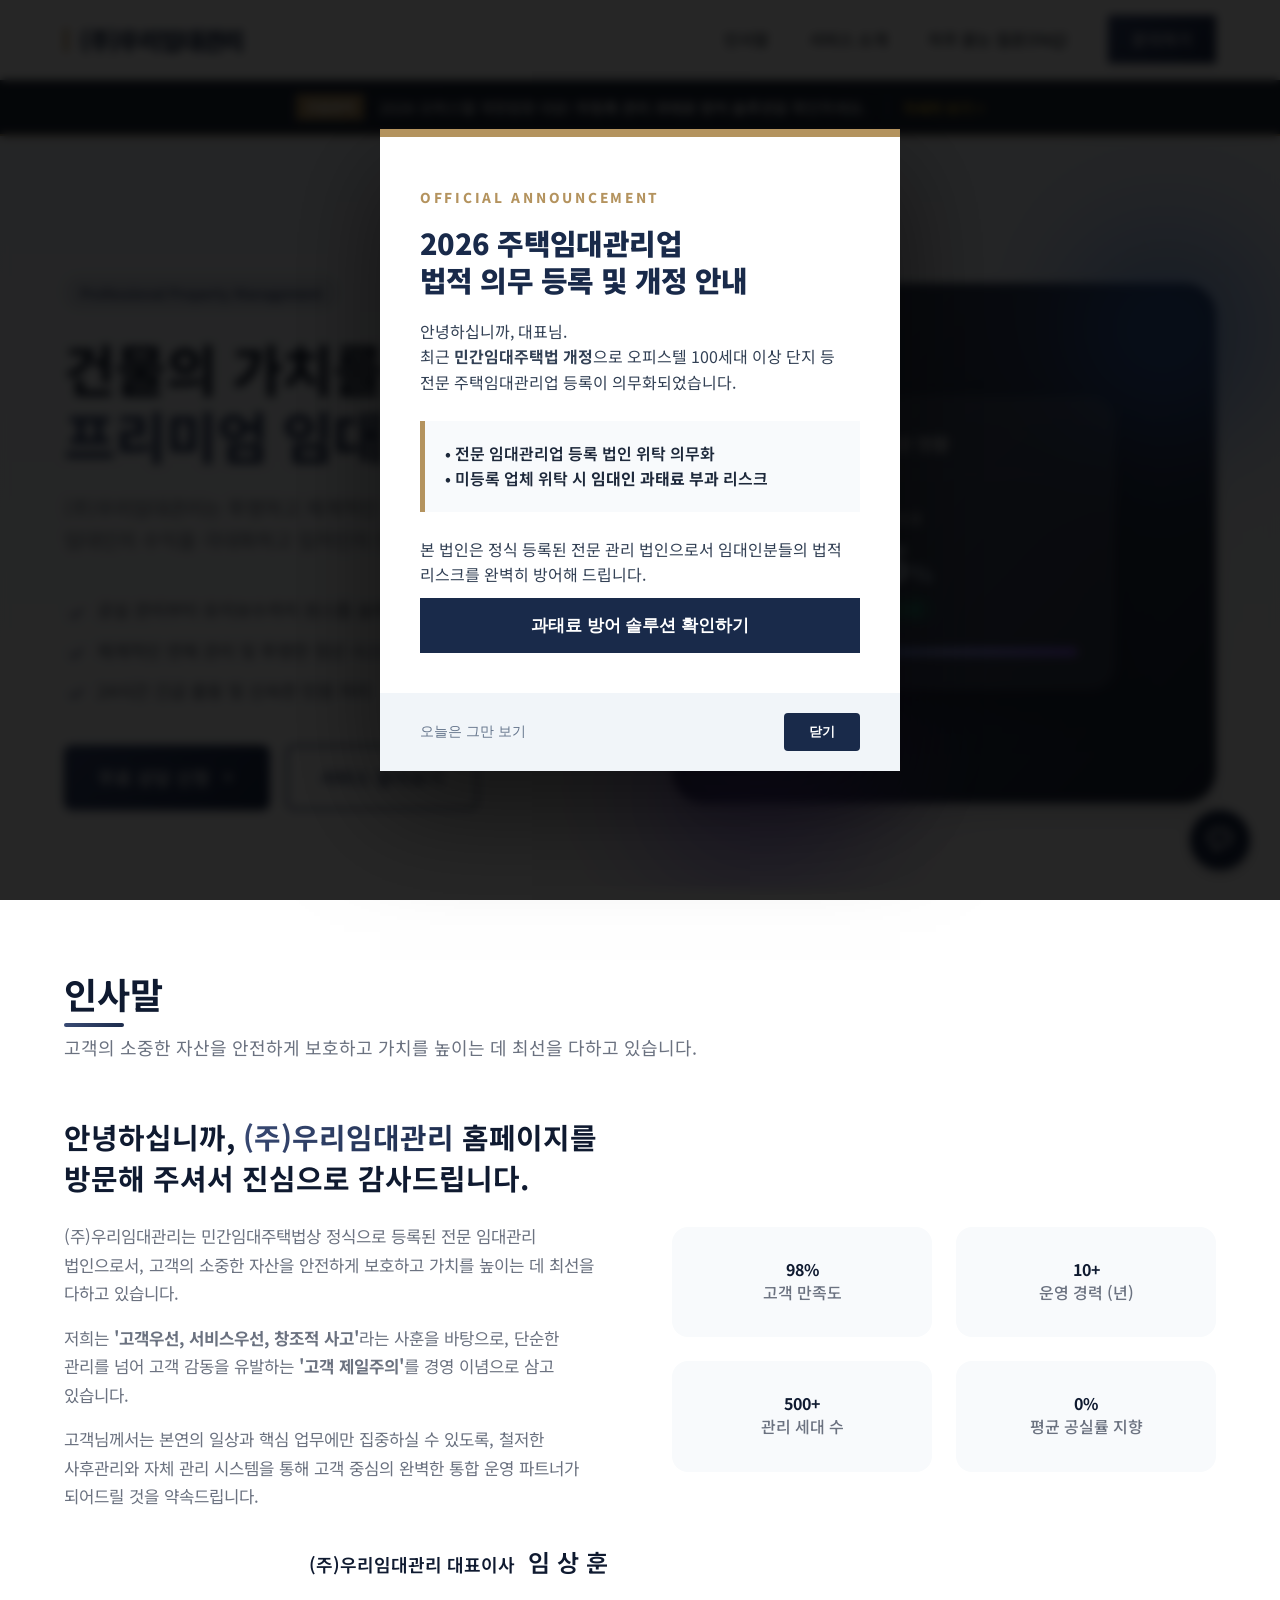
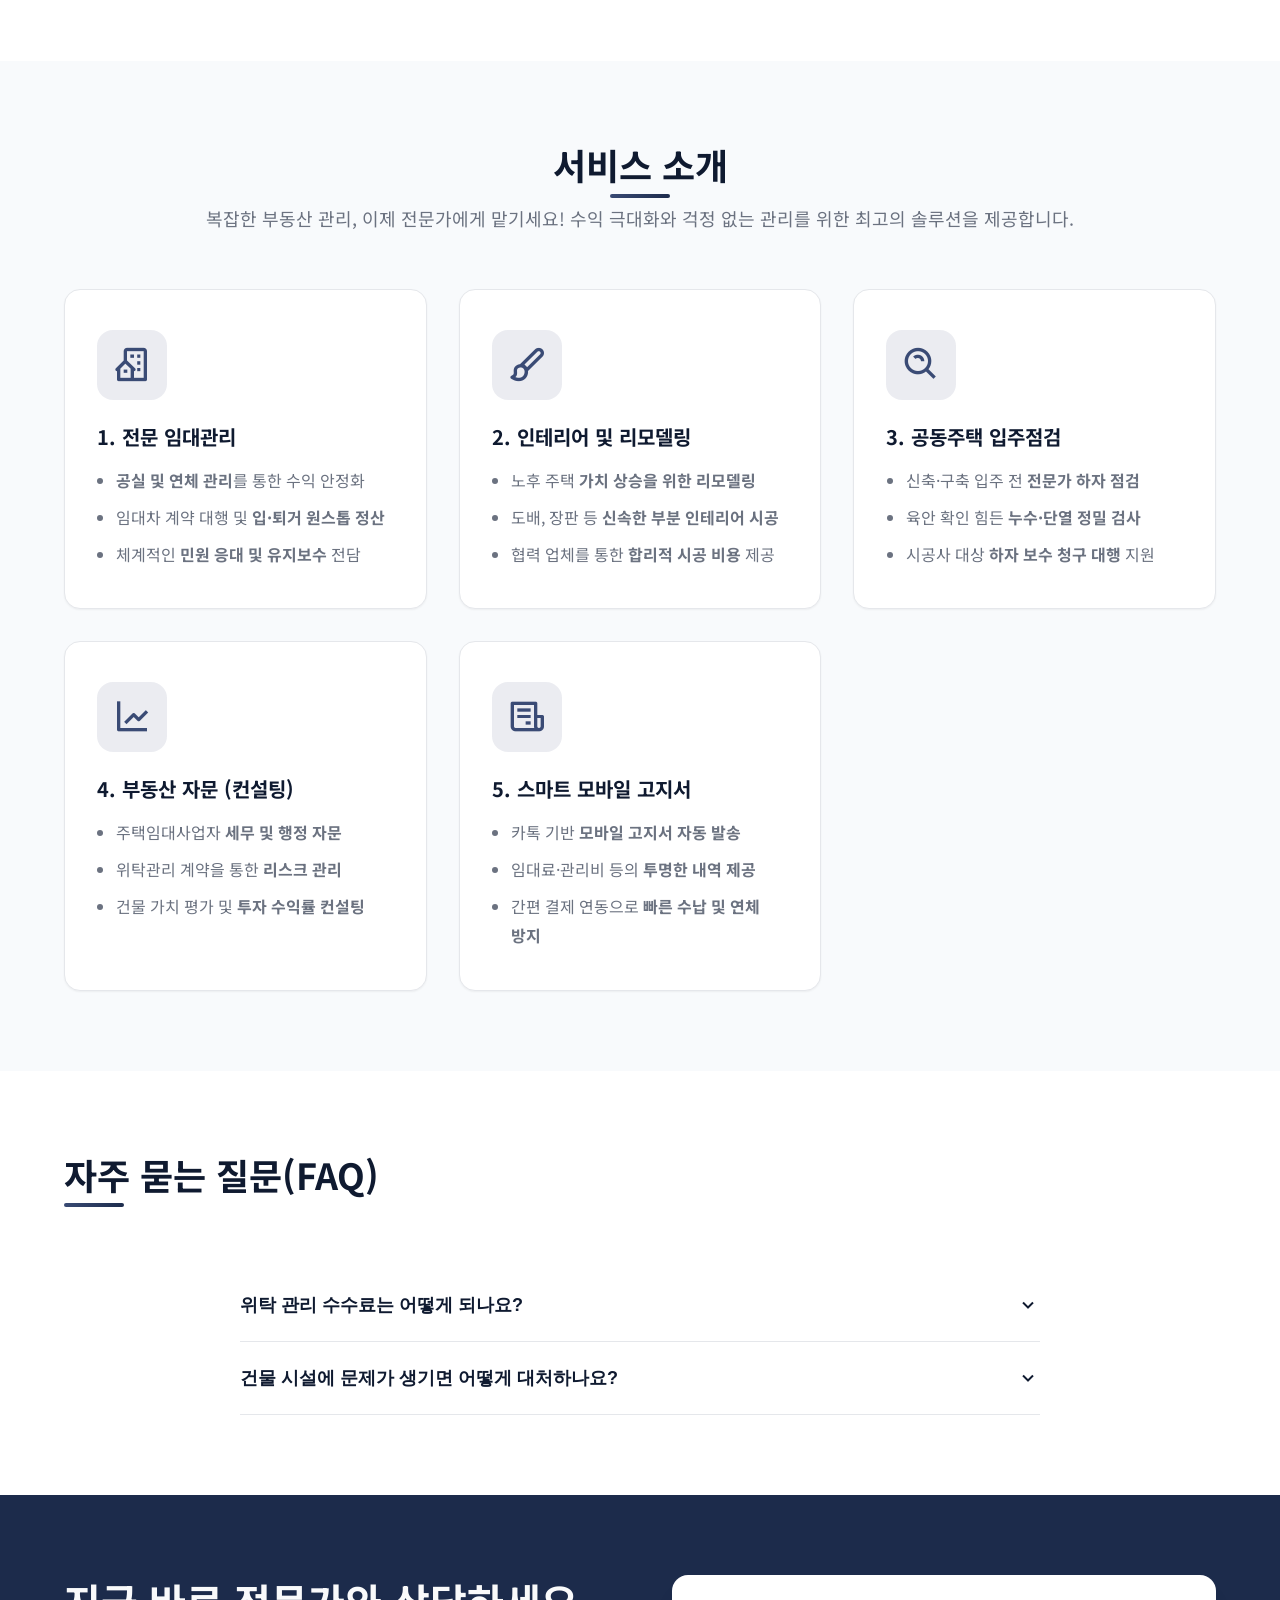
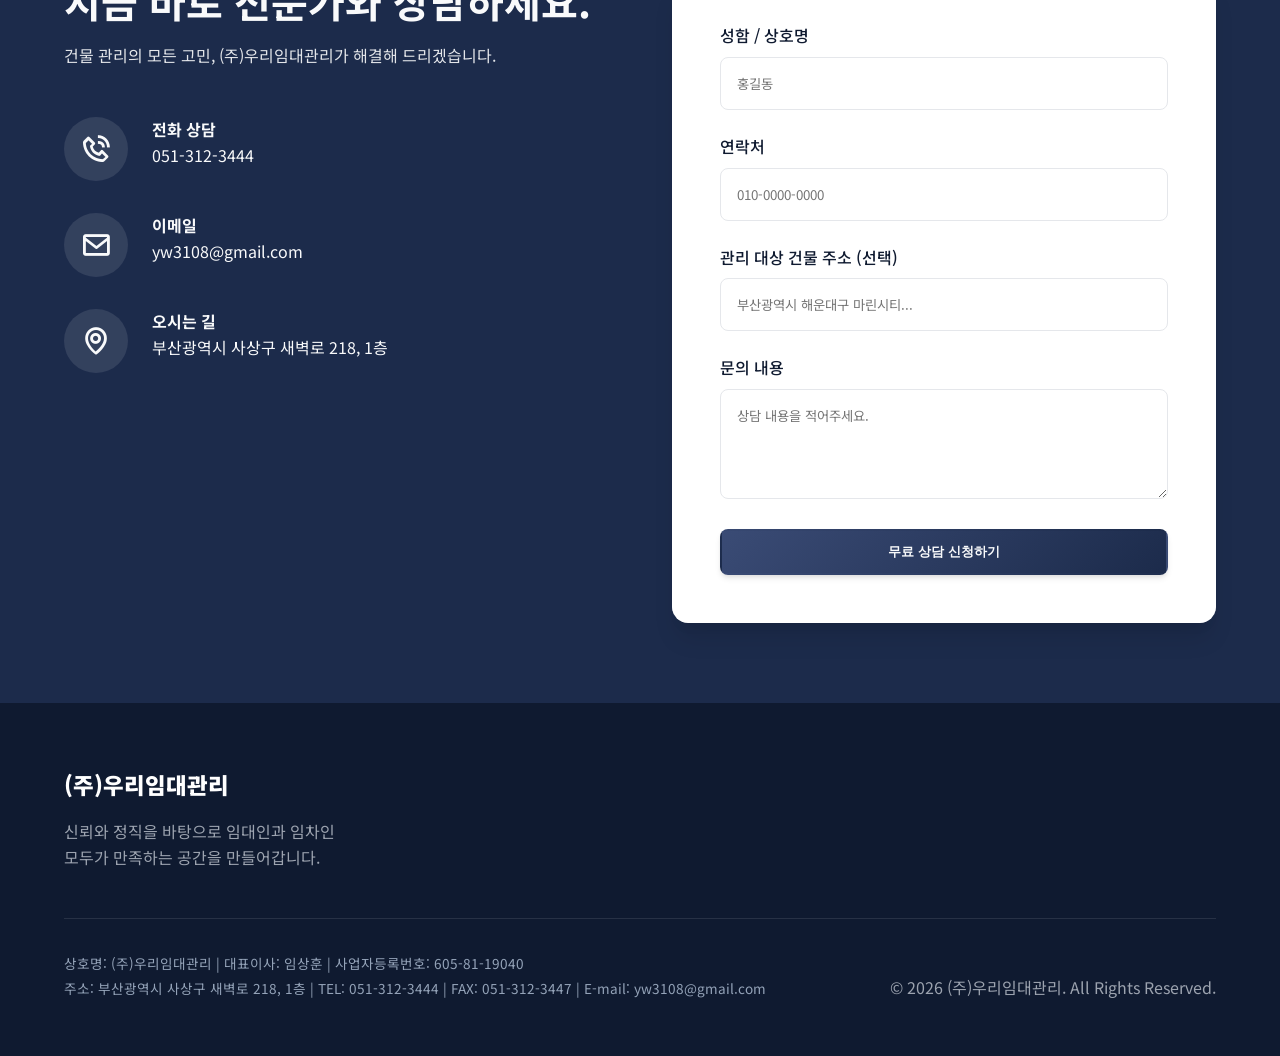
==== commit 5ff73b89: "Add files via upload" ====
--- a/index.html
+++ b/index.html
@@ -134,10 +134,19 @@
         }
         
         /* Service List Optimization */
-        .service-list li {
-            white-space: nowrap;
-            overflow: hidden;
-            text-overflow: ellipsis;
+        /* Premium Logo Fallback Style */
+        .logo-fallback {
+            display: none;
+            align-items: center;
+            font-family: 'Noto Sans KR', sans-serif;
+            font-weight: 900;
+            color: var(--brand-navy);
+            font-size: 1.5rem;
+            letter-spacing: -0.05em;
+            text-decoration: none;
+            border-left: 4px solid var(--brand-gold);
+            padding-left: 12px;
+            line-height: 1;
         }
     </style>
 </head>
@@ -169,8 +178,13 @@
     <header class="header" id="header">
         <div class="container">
             <a href="#" class="logo">
-                <img src="./images/logo.png" alt="(주)우리임대관리" style="height: 50px; width: auto; object-fit: contain;" onerror="this.style.display='none'; this.nextElementSibling.style.display='flex';">
-                <div style="display:none; align-items:center; font-family: 'Noto Sans KR', sans-serif; font-weight: 900; color: #192a4a; font-size: 1.5rem; letter-spacing: -0.05em;">
+                <!-- 어떤 상황에서도 뜨는 로고 필살기 -->
+                <img src="./images/logo.png?v=1.2" 
+                     id="mainLogo"
+                     alt="(주)우리임대관리" 
+                     style="height: 50px; width: auto; object-fit: contain;" 
+                     onerror="this.onerror=null; this.src='logo.png'; this.addEventListener('error', function(){ document.getElementById('mainLogo').style.display='none'; document.getElementById('logoFallback').style.display='flex'; });">
+                <div class="logo-fallback" id="logoFallback">
                     (주)우리임대관리
                 </div>
             </a>
@@ -374,7 +388,11 @@
             <div class="footer-top">
                 <div class="footer-brand">
                     <a href="#" class="logo">
-                        <img src="./images/logo.png" alt="(주)우리임대관리 로고" style="height: 50px; width: auto; filter: brightness(0) invert(1);">
+                        <img src="./images/logo.png?v=1.2" 
+                             alt="(주)우리임대관리" 
+                             style="height: 50px; width: auto; filter: brightness(0) invert(1);"
+                             onerror="this.style.display='none'; this.nextElementSibling.style.display='block';">
+                        <div style="display:none; font-family: 'Noto Sans KR', sans-serif; font-weight: 900; color: white; font-size: 1.4rem;">(주)우리임대관리</div>
                     </a>
                     <p>신뢰와 정직을 바탕으로 임대인과 임차인 모두가 만족하는 공간을 만들어갑니다.</p>
                 </div>
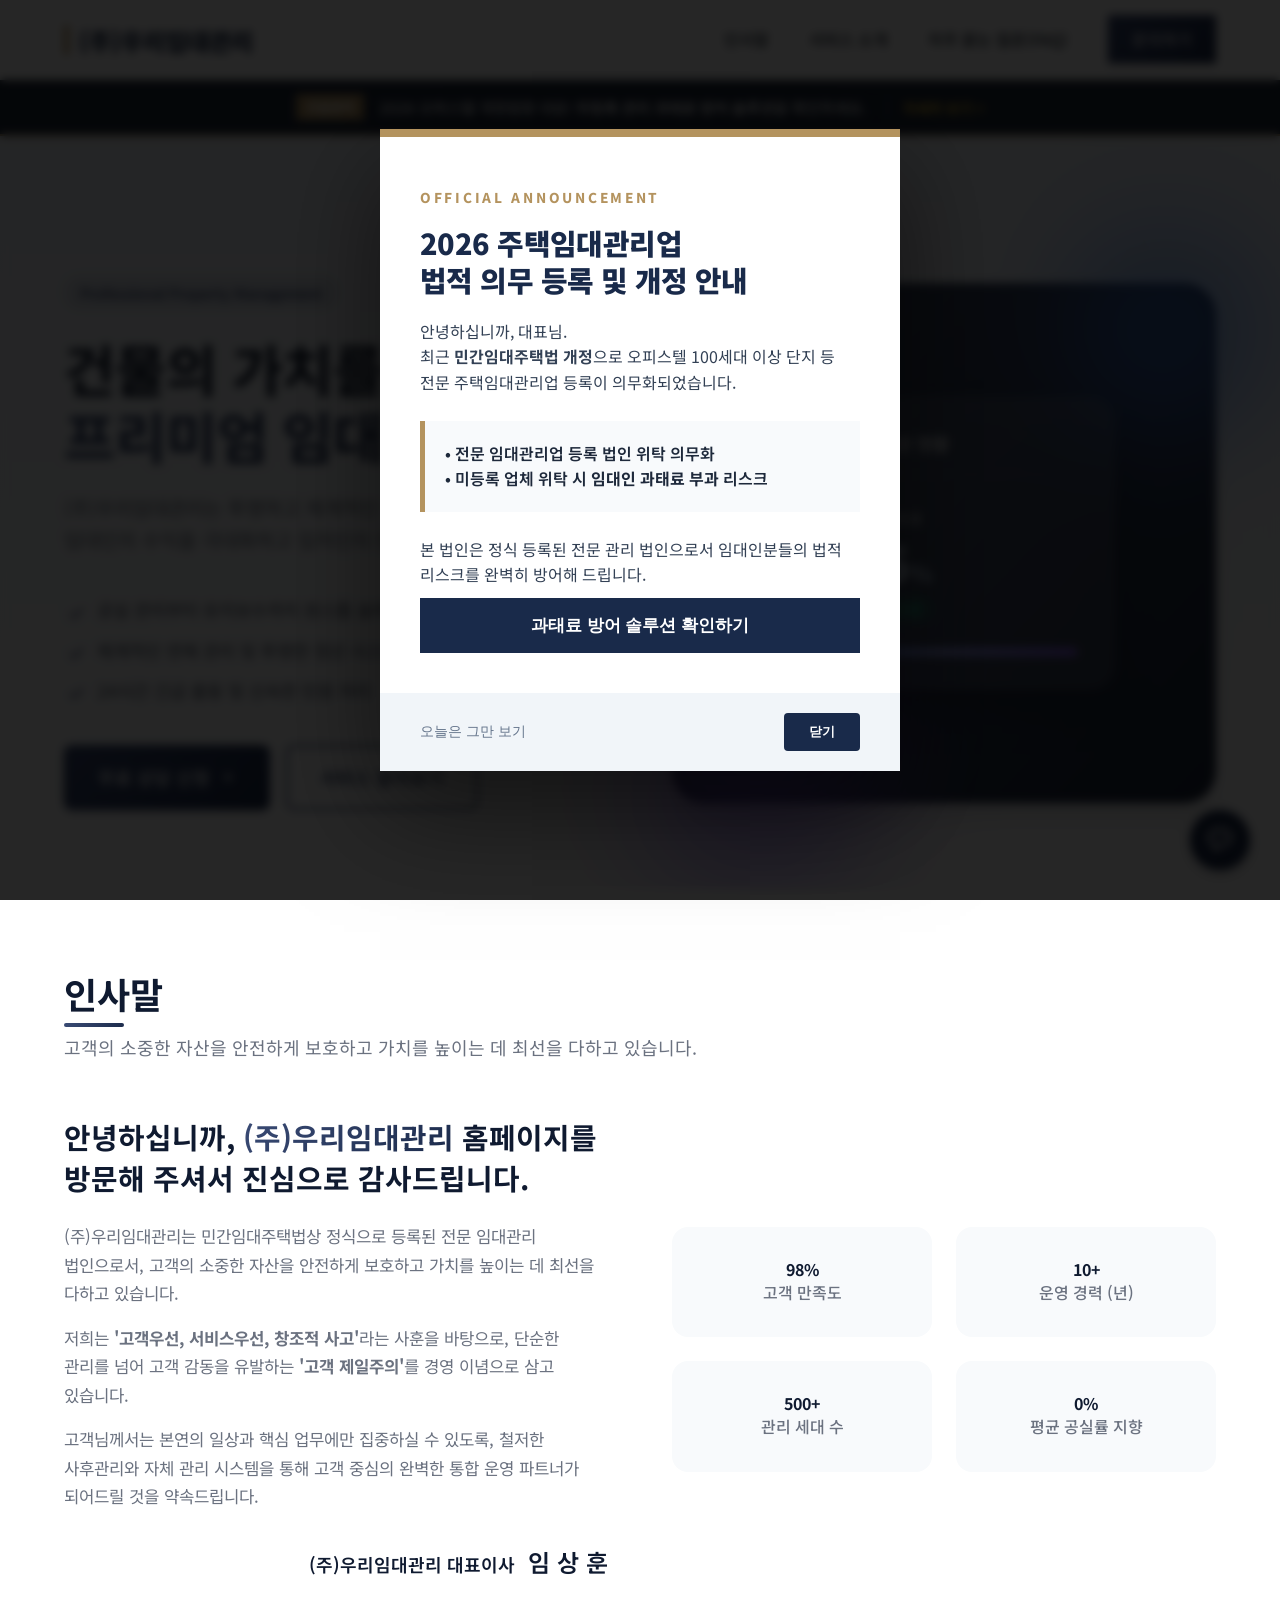
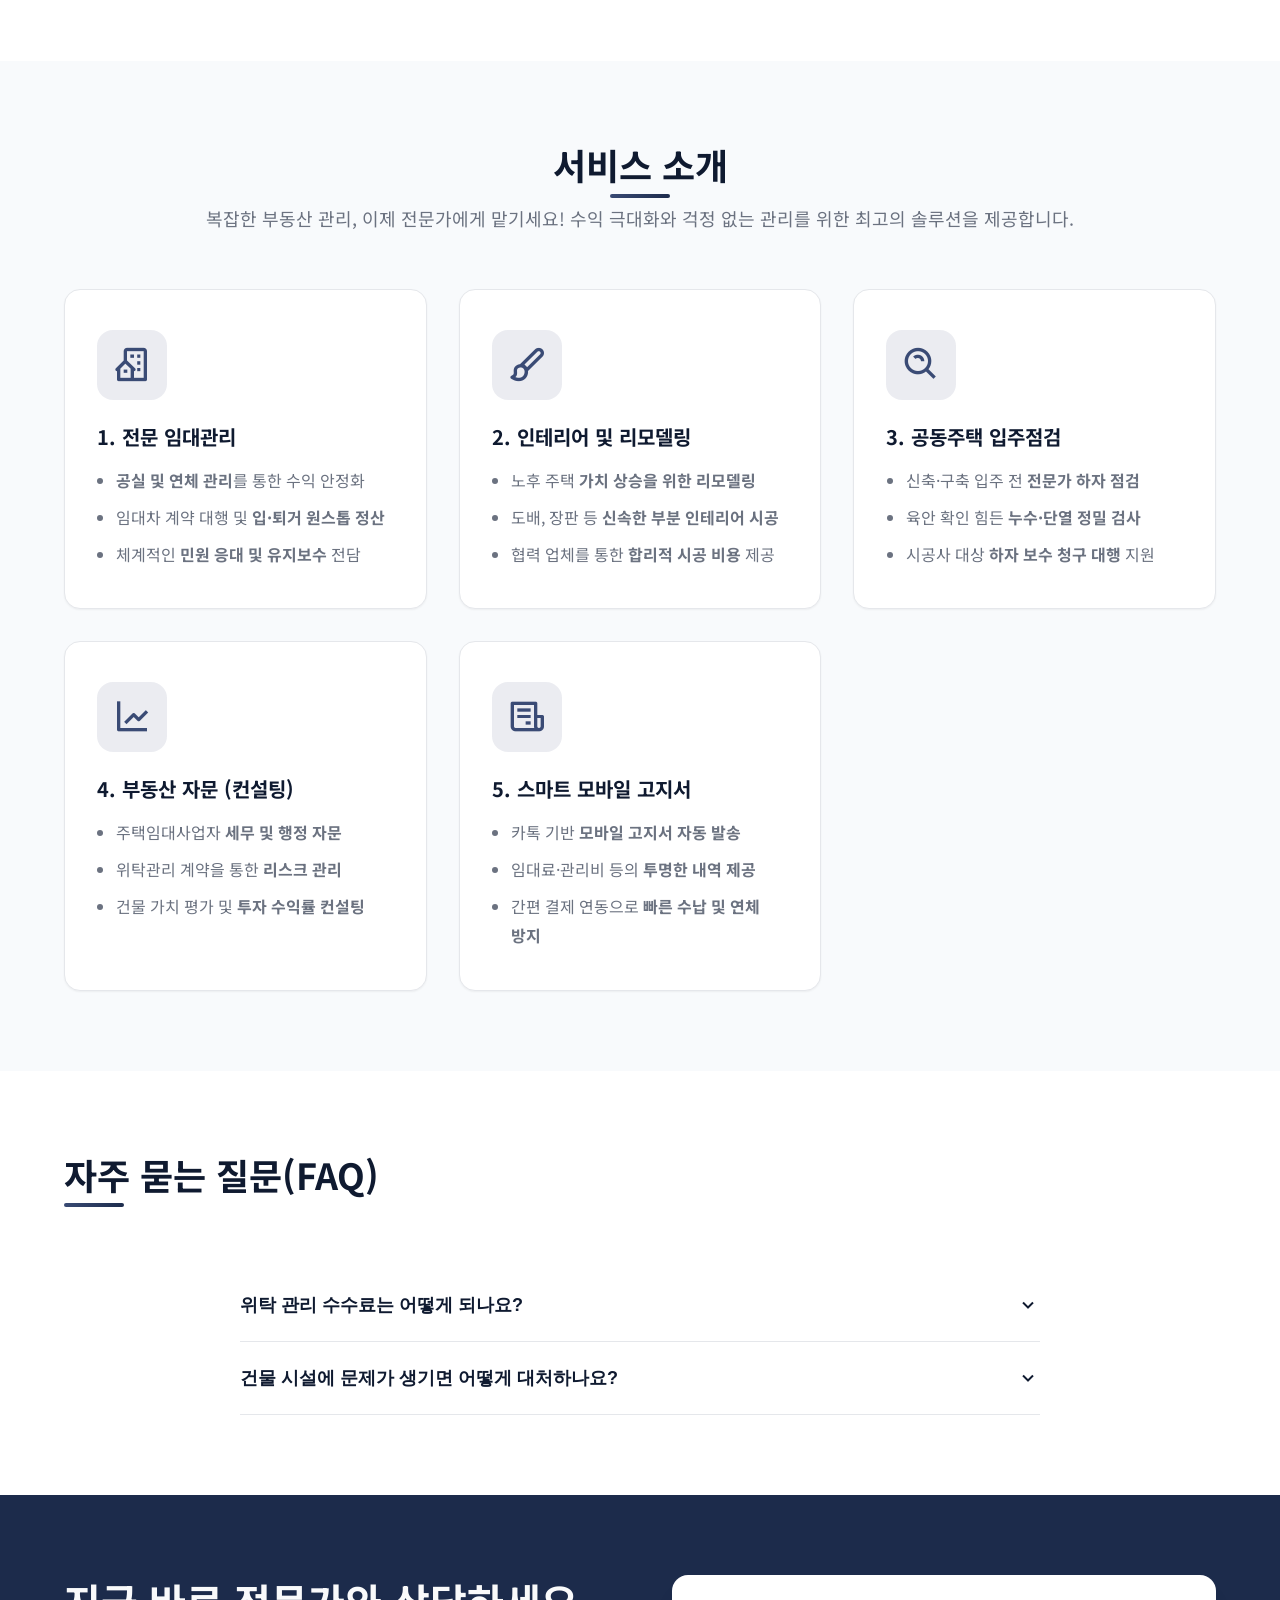
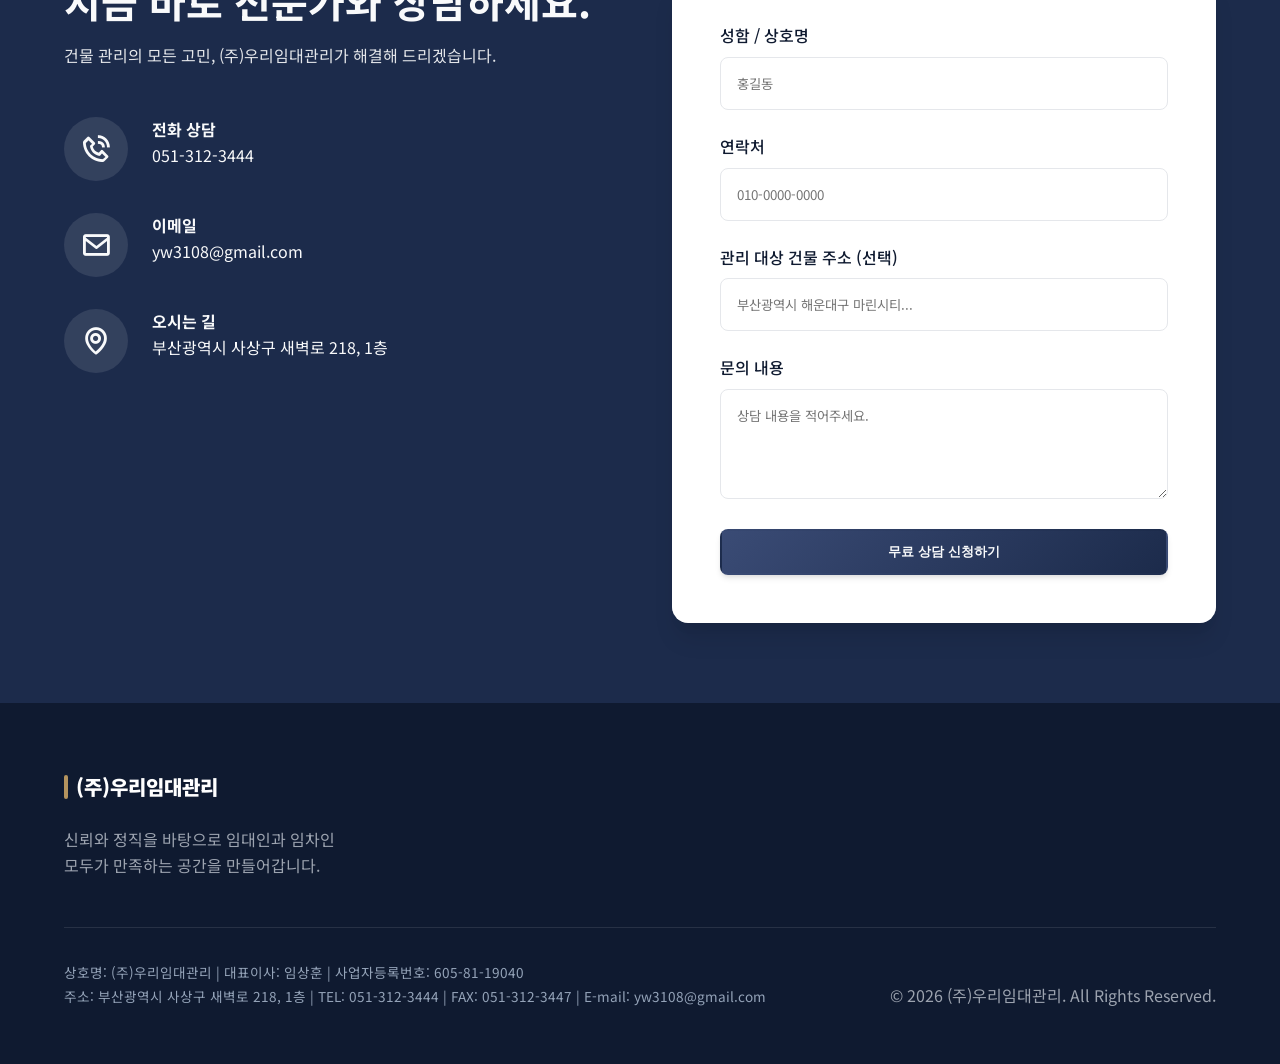
==== commit c0fae0de: "Add files via upload" ====
--- a/index.html
+++ b/index.html
@@ -177,16 +177,12 @@
     <!-- Header (Menu) -->
     <header class="header" id="header">
         <div class="container">
-            <a href="#" class="logo">
-                <!-- 어떤 상황에서도 뜨는 로고 필살기 -->
-                <img src="./images/logo.png?v=1.2" 
-                     id="mainLogo"
-                     alt="(주)우리임대관리" 
-                     style="height: 50px; width: auto; object-fit: contain;" 
-                     onerror="this.onerror=null; this.src='logo.png'; this.addEventListener('error', function(){ document.getElementById('mainLogo').style.display='none'; document.getElementById('logoFallback').style.display='flex'; });">
-                <div class="logo-fallback" id="logoFallback">
-                    (주)우리임대관리
-                </div>
+            <a href="#" class="logo" style="text-decoration: none; display: flex; align-items: center; gap: 10px;">
+                <!-- 고화질 벡터 로고 (이미지 파일 없이 무조건 출력) -->
+                <svg width="220" height="50" viewBox="0 0 220 50" xmlns="http://www.w3.org/2000/svg">
+                    <rect x="0" y="10" width="5" height="30" fill="#b4935e" rx="2"/>
+                    <text x="15" y="36" font-family="'Noto Sans KR', sans-serif" font-weight="900" font-size="24" fill="#192a4a">(주)우리임대관리</text>
+                </svg>
             </a>
             
             <nav class="navbar" id="navbar">
@@ -387,12 +383,12 @@
         <div class="container">
             <div class="footer-top">
                 <div class="footer-brand">
-                    <a href="#" class="logo">
-                        <img src="./images/logo.png?v=1.2" 
-                             alt="(주)우리임대관리" 
-                             style="height: 50px; width: auto; filter: brightness(0) invert(1);"
-                             onerror="this.style.display='none'; this.nextElementSibling.style.display='block';">
-                        <div style="display:none; font-family: 'Noto Sans KR', sans-serif; font-weight: 900; color: white; font-size: 1.4rem;">(주)우리임대관리</div>
+                    <a href="#" class="logo" style="text-decoration: none; display: flex; align-items: center; gap: 10px; margin-bottom: 20px;">
+                        <!-- 하단 고화질 벡터 로고 -->
+                        <svg width="200" height="40" viewBox="0 0 200 40" xmlns="http://www.w3.org/2000/svg">
+                            <rect x="0" y="8" width="4" height="24" fill="#b4935e" rx="2"/>
+                            <text x="12" y="28" font-family="'Noto Sans KR', sans-serif" font-weight="900" font-size="20" fill="#ffffff">(주)우리임대관리</text>
+                        </svg>
                     </a>
                     <p>신뢰와 정직을 바탕으로 임대인과 임차인 모두가 만족하는 공간을 만들어갑니다.</p>
                 </div>
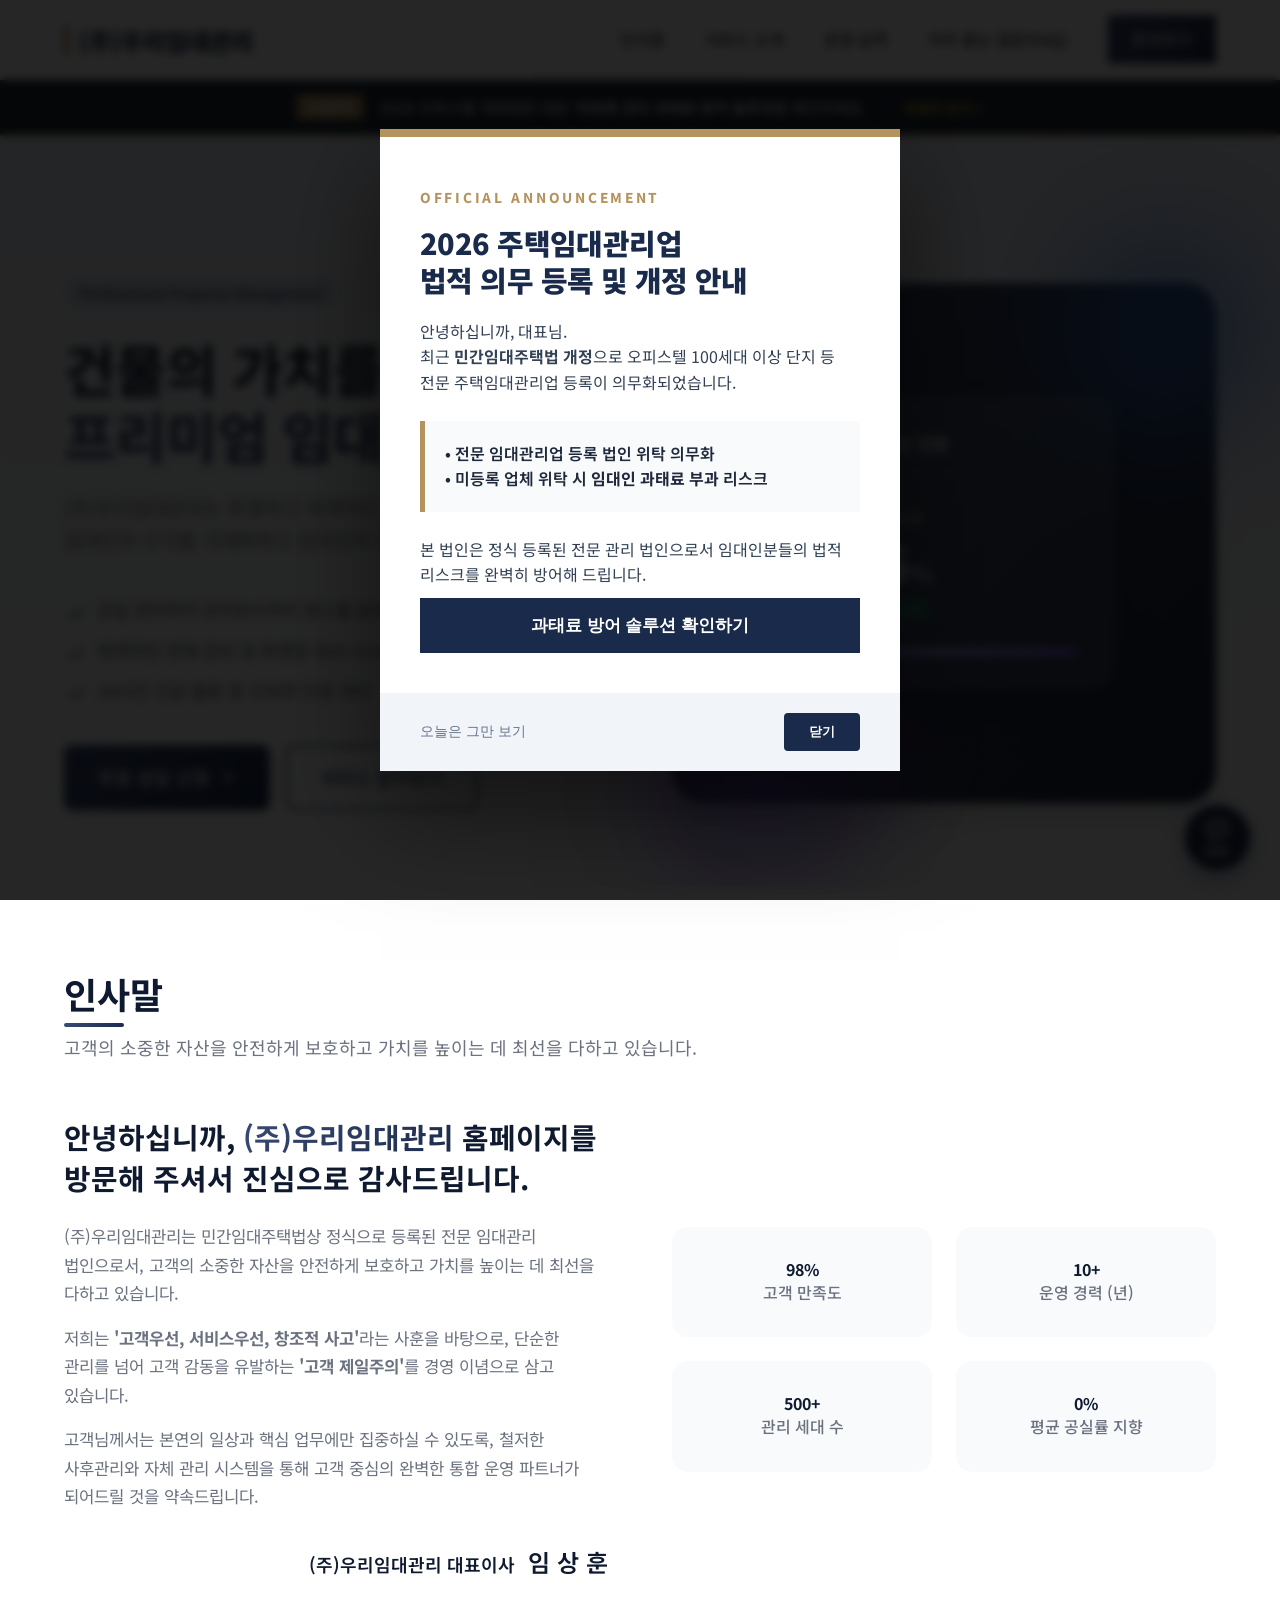
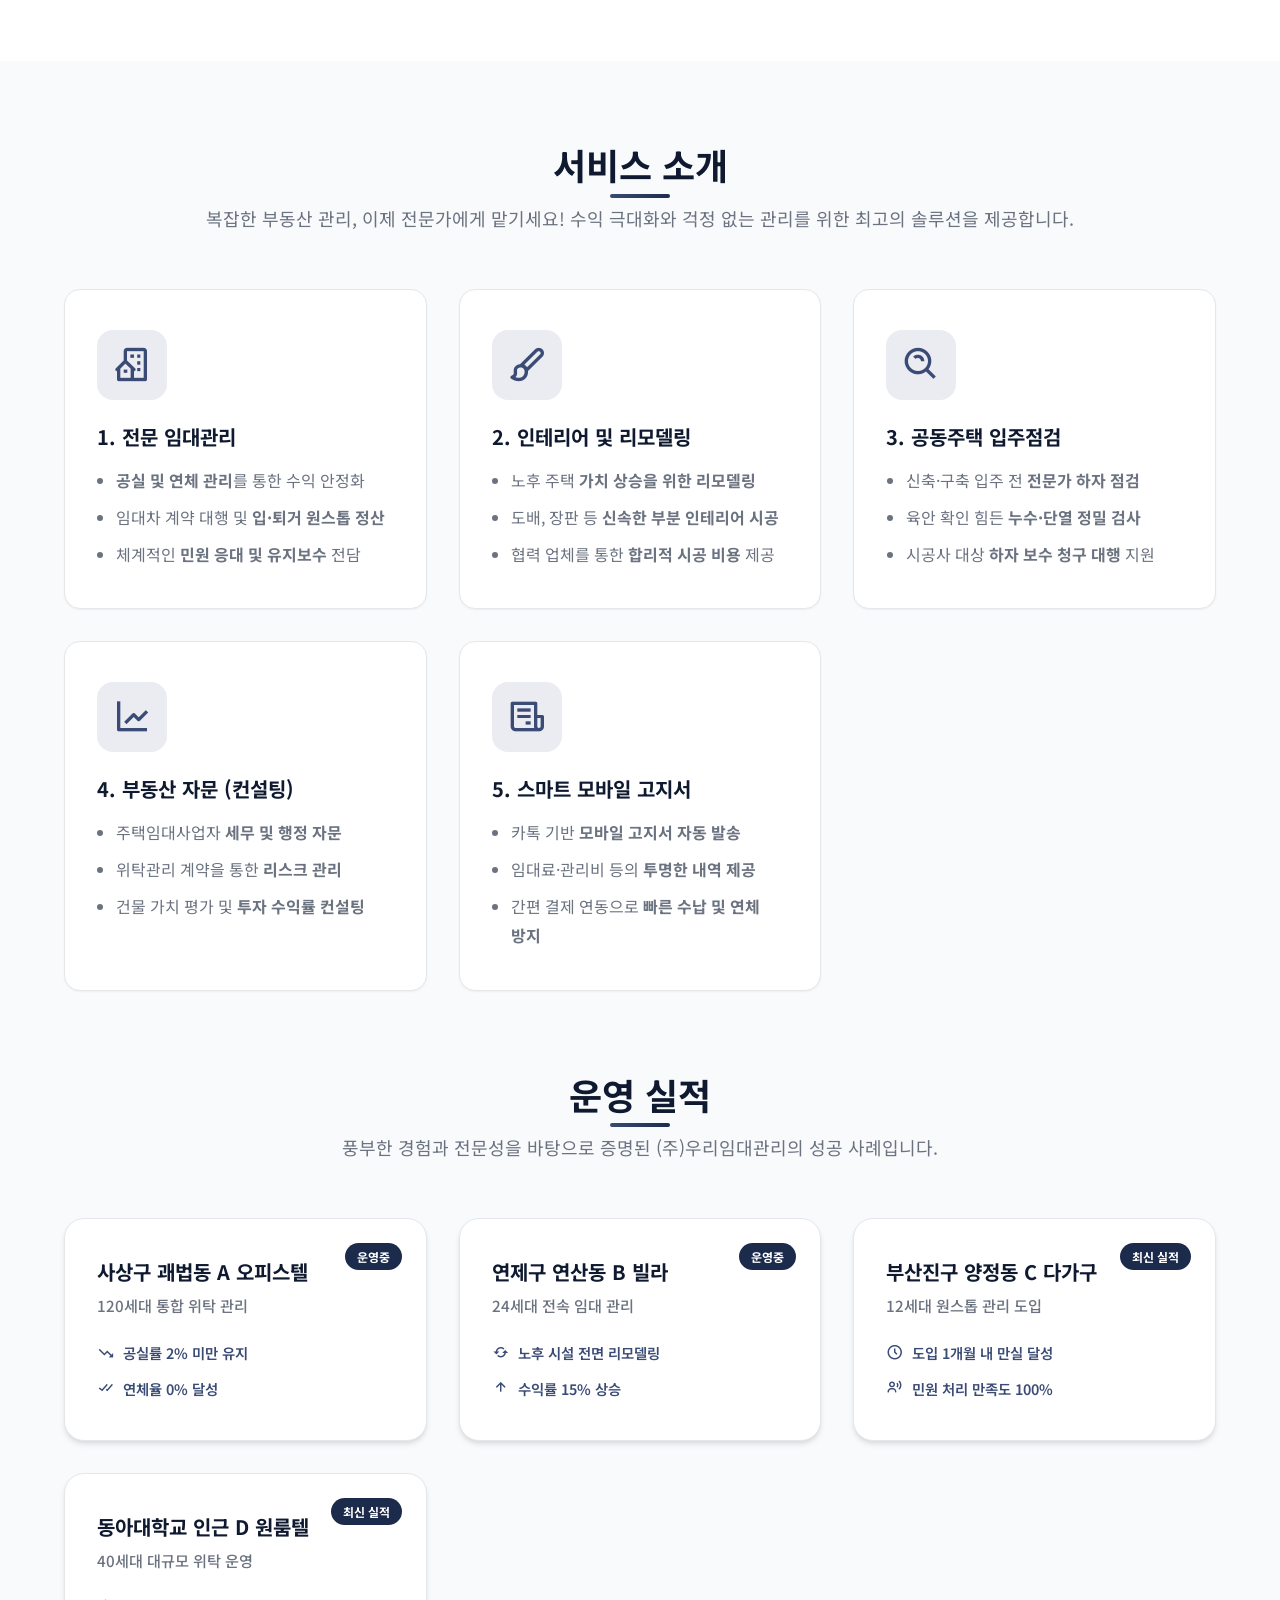
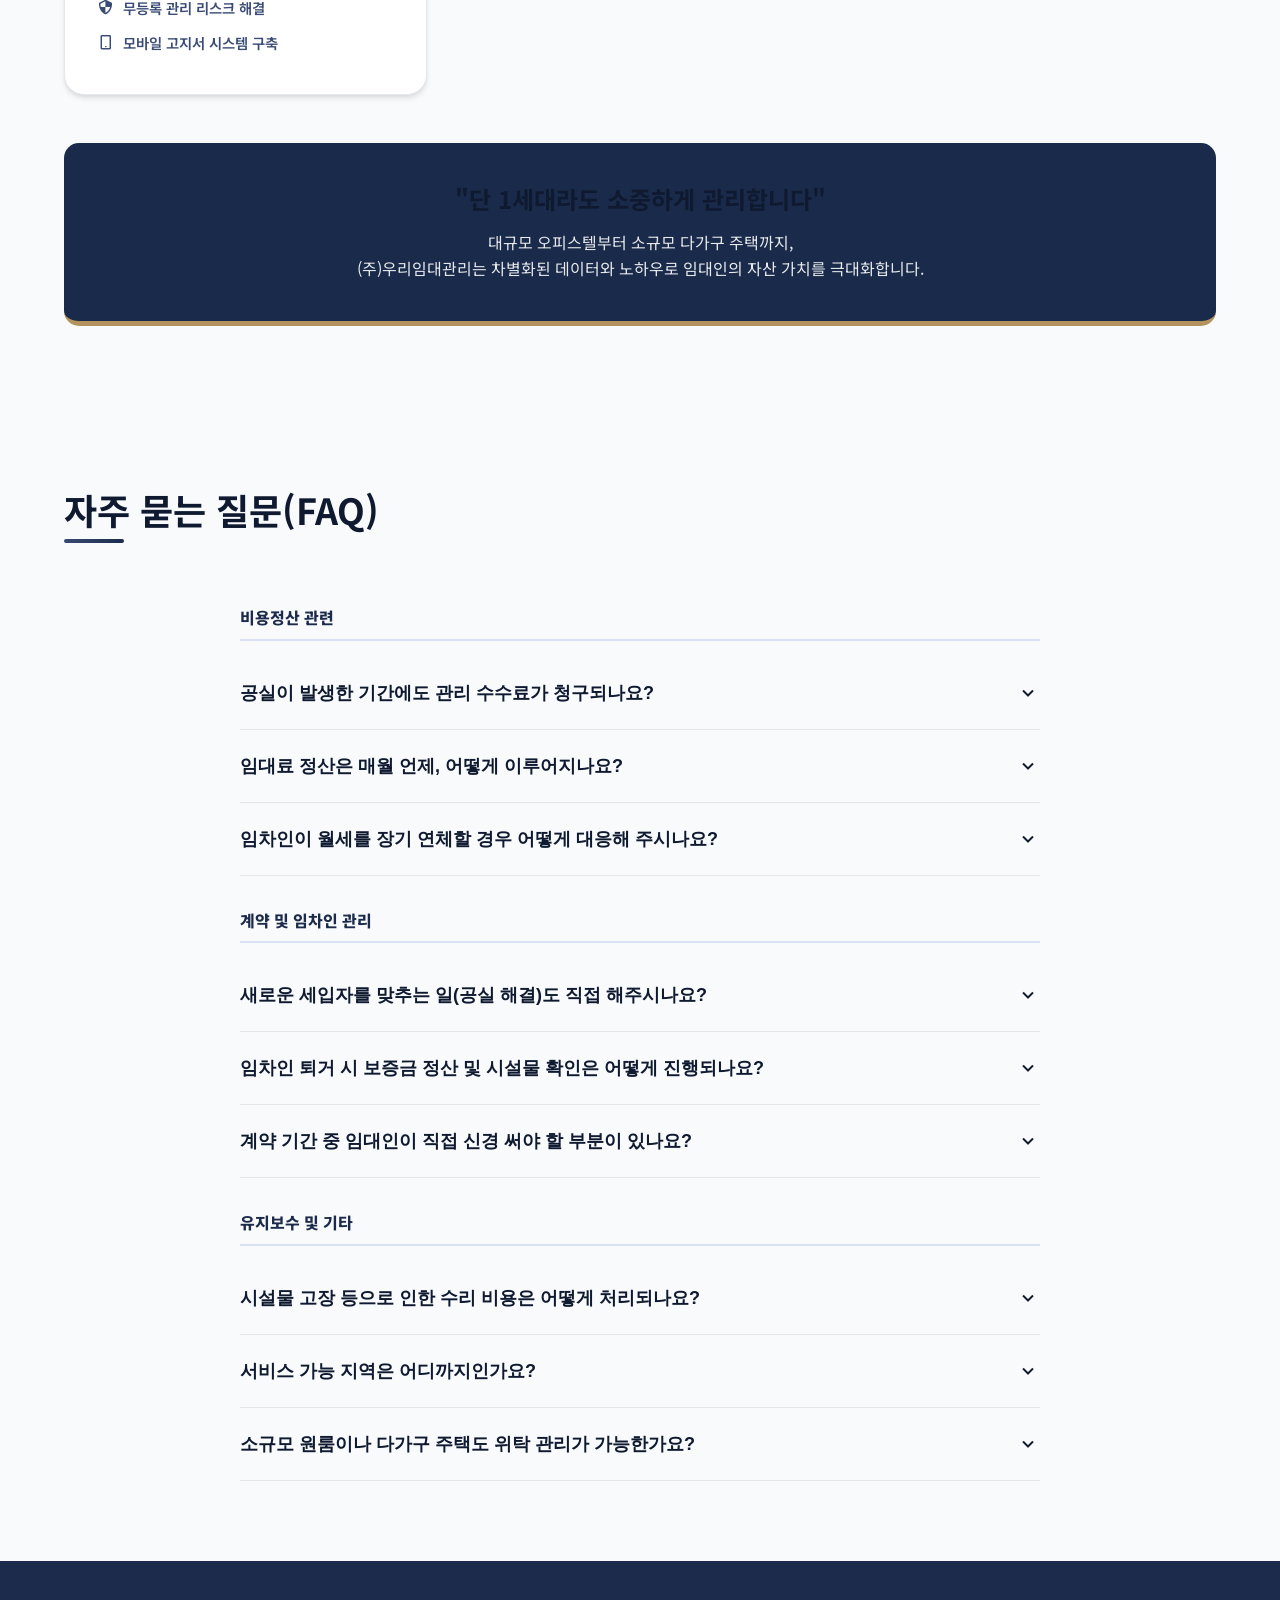
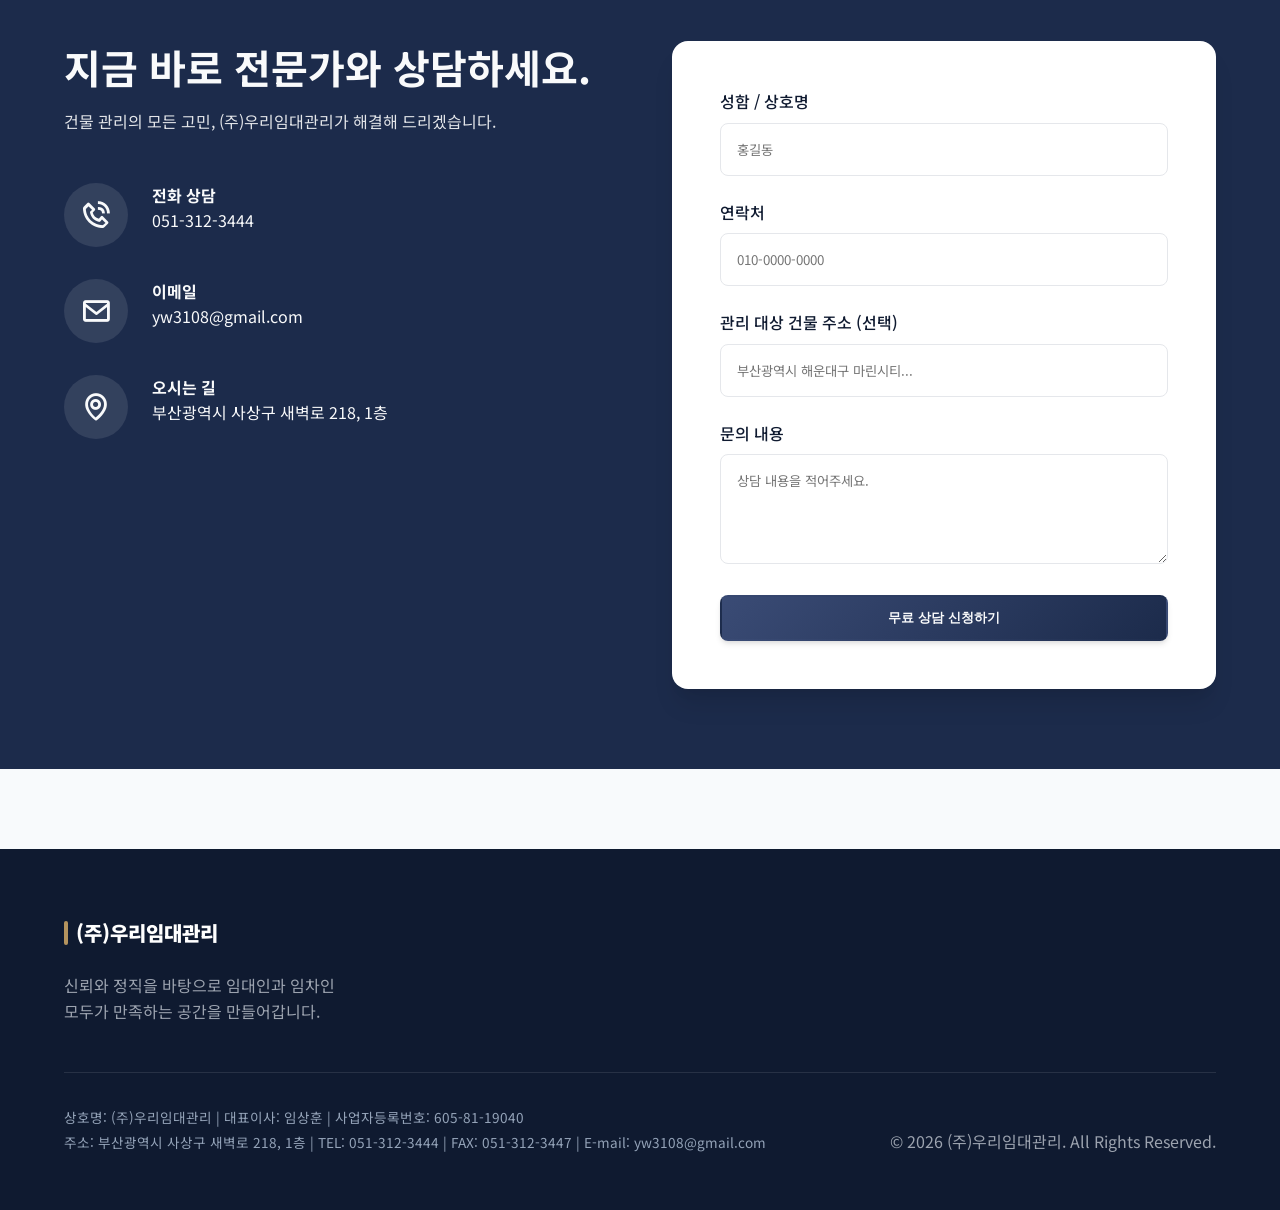
==== commit e0dbdb26: "Add files via upload" ====
--- a/index.html
+++ b/index.html
@@ -189,6 +189,7 @@
                 <ul class="nav-list">
                     <li><a href="#about" class="nav-link">인사말</a></li>
                     <li><a href="#services" class="nav-link">서비스 소개</a></li>
+                    <li><a href="#performance" class="nav-link">운영 실적</a></li>
                     <li><a href="#faq" class="nav-link">자주 묻는 질문(FAQ)</a></li>
                     <li><a href="#contact" class="nav-link btn-primary" style="padding: 12px 24px;">문의하기</a></li>
                 </ul>
@@ -332,6 +333,73 @@
                     </div>
                 </div>
             </div>
+        <!-- Performance Section -->
+        <section class="performance section" id="performance">
+            <div class="container">
+                <div class="section-header center">
+                    <h2 class="section-title">운영 실적</h2>
+                    <p class="section-desc">풍부한 경험과 전문성을 바탕으로 증명된 (주)우리임대관리의 성공 사례입니다.</p>
+                </div>
+                
+                <div class="performance-grid">
+                    <!-- This grid can be easily updated by the admin -->
+                    <div class="performance-card">
+                        <div class="perf-tag">운영중</div>
+                        <div class="perf-content">
+                            <h3>사상구 괘법동 A 오피스텔</h3>
+                            <p>120세대 통합 위탁 관리</p>
+                            <div class="perf-stats">
+                                <span><i class='bx bx-trending-down'></i> 공실률 2% 미만 유지</span>
+                                <span><i class='bx bx-check-double'></i> 연체율 0% 달성</span>
+                            </div>
+                        </div>
+                    </div>
+                    
+                    <div class="performance-card">
+                        <div class="perf-tag">운영중</div>
+                        <div class="perf-content">
+                            <h3>연제구 연산동 B 빌라</h3>
+                            <p>24세대 전속 임대 관리</p>
+                            <div class="perf-stats">
+                                <span><i class='bx bx-refresh'></i> 노후 시설 전면 리모델링</span>
+                                <span><i class='bx bx-up-arrow-alt'></i> 수익률 15% 상승</span>
+                            </div>
+                        </div>
+                    </div>
+                    
+                    <div class="performance-card">
+                        <div class="perf-tag">최신 실적</div>
+                        <div class="perf-content">
+                            <h3>부산진구 양정동 C 다가구</h3>
+                            <p>12세대 원스톱 관리 도입</p>
+                            <div class="perf-stats">
+                                <span><i class='bx bx-time-five'></i> 도입 1개월 내 만실 달성</span>
+                                <span><i class='bx bx-user-voice'></i> 민원 처리 만족도 100%</span>
+                            </div>
+                        </div>
+                    </div>
+
+                    <div class="performance-card">
+                        <div class="perf-tag">최신 실적</div>
+                        <div class="perf-content">
+                            <h3>동아대학교 인근 D 원룸텔</h3>
+                            <p>40세대 대규모 위탁 운영</p>
+                            <div class="perf-stats">
+                                <span><i class='bx bx-shield-quarter'></i> 무등록 관리 리스크 해결</span>
+                                <span><i class='bx bx-mobile-alt'></i> 모바일 고지서 시스템 구축</span>
+                            </div>
+                        </div>
+                    </div>
+                </div>
+
+                <div class="performance-info-box" style="margin-top: 3rem; background: var(--brand-navy); color: white; padding: 2.5rem; border-radius: 15px; text-align: center; border-bottom: 5px solid var(--brand-gold);">
+                    <h3 style="font-size: 1.5rem; margin-bottom: 1rem;">"단 1세대라도 소중하게 관리합니다"</h3>
+                    <p style="opacity: 0.9; margin-bottom: 0; line-height: 1.6;">
+                        대규모 오피스텔부터 소규모 다가구 주택까지, <br>
+                        (주)우리임대관리는 차별화된 데이터와 노하우로 임대인의 자산 가치를 극대화합니다.
+                    </p>
+                </div>
+            </div>
         </section>
  
         <!-- FAQ Section -->
@@ -339,13 +407,49 @@
             <div class="container">
                 <div class="section-header"><h2 class="section-title">자주 묻는 질문(FAQ)</h2></div>
                 <div class="faq-container">
-                    <div class="faq-item">
-                        <button class="faq-question">위탁 관리 수수료는 어떻게 되나요? <i class='bx bx-chevron-down'></i></button>
-                        <div class="faq-answer"><p>관리 수수료는 건물의 규모와 서비스 범위에 따라 다르게 산정됩니다. 무료 상담을 통해 합리적인 견적을 제안해 드립니다.</p></div>
-                    </div>
-                    <div class="faq-item">
-                        <button class="faq-question">건물 시설에 문제가 생기면 어떻게 대처하나요? <i class='bx bx-chevron-down'></i></button>
-                        <div class="faq-answer"><p>민원 접수 시 즉시 협력 업체를 통해 신속하게 처리하며, 내역은 임대인에게 투명하게 보고됩니다.</p></div>
+                    <!-- 비용정산 관련 -->
+                    <div style="margin: 2rem 0 1rem; padding-bottom: 0.5rem; border-bottom: 2px solid var(--accent); color: var(--primary-blue); font-weight: 800;">비용정산 관련</div>
+                    <div class="faq-item">
+                        <button class="faq-question">공실이 발생한 기간에도 관리 수수료가 청구되나요? <i class='bx bx-chevron-down'></i></button>
+                        <div class="faq-answer"><p>아니요, 당사는 실질적인 임대 수익이 발생하는 세대에 대해서만 수수료를 청구하는 것을 원칙으로 합니다. 공실 기간에는 관리 수수료가 면제되어 임대인의 부담을 덜어드립니다.</p></div>
+                    </div>
+                    <div class="faq-item">
+                        <button class="faq-question">임대료 정산은 매월 언제, 어떻게 이루어지나요? <i class='bx bx-chevron-down'></i></button>
+                        <div class="faq-answer"><p>매월 약정된 정산일에 임차인으로부터 수납된 임대료에서 관리 수수료 및 실비(수선비 등)를 제외한 금액을 임대인 계좌로 일괄 송금해 드립니다. 상세 내역은 모바일 보고서를 통해 투명하게 확인하실 수 있습니다.</p></div>
+                    </div>
+                    <div class="faq-item">
+                        <button class="faq-question">임차인이 월세를 장기 연체할 경우 어떻게 대응해 주시나요? <i class='bx bx-chevron-down'></i></button>
+                        <div class="faq-answer"><p>연체 발생 즉시 유선/문자 독촉을 시작으로, 내용증명 발송 및 법무법인 자문을 통한 법적 절차(명도 소송 등) 지원을 통해 임대인의 금전적 피해를 최소화하기 위해 신속히 대응합니다.</p></div>
+                    </div>
+
+                    <!-- 계약 및 임차인 관리 관련 -->
+                    <div style="margin: 2rem 0 1rem; padding-bottom: 0.5rem; border-bottom: 2px solid var(--accent); color: var(--primary-blue); font-weight: 800;">계약 및 임차인 관리</div>
+                    <div class="faq-item">
+                        <button class="faq-question">새로운 세입자를 맞추는 일(공실 해결)도 직접 해주시나요? <i class='bx bx-chevron-down'></i></button>
+                        <div class="faq-answer"><p>네, 당연합니다. 당사의 자체 홍보 채널과 지역 내 촘촘한 협력 부동산 네트워크를 풀가동하여 가장 빠른 시일 내에 우량 임차인을 매칭해 드립니다.</p></div>
+                    </div>
+                    <div class="faq-item">
+                        <button class="faq-question">임차인 퇴거 시 보증금 정산 및 시설물 확인은 어떻게 진행되나요? <i class='bx bx-chevron-down'></i></button>
+                        <div class="faq-answer"><p>당사 담당자가 현장을 직접 방문하여 시설 파손 및 비품 상태를 정밀 점검합니다. 파손 부위가 있을 경우 원상복구 비용 산정 및 공과금 정산 완료 확인 후 최종 보증금 반환을 진행합니다.</p></div>
+                    </div>
+                    <div class="faq-item">
+                        <button class="faq-question">계약 기간 중 임대인이 직접 신경 써야 할 부분이 있나요? <i class='bx bx-chevron-down'></i></button>
+                        <div class="faq-answer"><p>거의 없습니다. 임대인께서는 매월 발송되는 관리 보고서를 확인하시고, 주요 수선이나 계약 갱신 등 중요한 의사결정이 필요한 부분에 대해서만 최종 승인을 해주시면 됩니다.</p></div>
+                    </div>
+
+                    <!-- 유지보수 및 기타 -->
+                    <div style="margin: 2rem 0 1rem; padding-bottom: 0.5rem; border-bottom: 2px solid var(--accent); color: var(--primary-blue); font-weight: 800;">유지보수 및 기타</div>
+                    <div class="faq-item">
+                        <button class="faq-question">시설물 고장 등으로 인한 수리 비용은 어떻게 처리되나요? <i class='bx bx-chevron-down'></i></button>
+                        <div class="faq-answer"><p>도어락 배터리 교체 등 소액 수선은 사전 협의된 범위 내에서 즉시 처리 후 월말에 정산하며, 보일러 교체 등 고액 수선은 임대인의 사전 승인을 득한 후 진행합니다. 모든 수선 과정은 사진으로 기록하여 보고드립니다.</p></div>
+                    </div>
+                    <div class="faq-item">
+                        <button class="faq-question">서비스 가능 지역은 어디까지인가요? <i class='bx bx-chevron-down'></i></button>
+                        <div class="faq-answer"><p>현재 부산 전 지역 및 인근 경남 지역(양산, 김해 등)을 중심으로 전문적인 관리 서비스를 제공하고 있으며, 서비스 범위를 지속적으로 확대하고 있습니다.</p></div>
+                    </div>
+                    <div class="faq-item">
+                        <button class="faq-question">소규모 원룸이나 다가구 주택도 위탁 관리가 가능한가요? <i class='bx bx-chevron-down'></i></button>
+                        <div class="faq-answer"><p>네, 가능합니다. 100세대 이상의 대규모 단지뿐만 아니라, 세대수와 관계없이 임대인 개인이 운영하시는 소규모 원룸, 빌라, 상가 건물도 동일하게 전문적인 위탁 관리를 받으실 수 있습니다.</p></div>
                     </div>
                 </div>
             </div>
--- a/styles/index.css
+++ b/styles/index.css
@@ -971,3 +971,78 @@
         text-align: center;
     }
 }
+
+/* 
+========================================
+   Performance Section
+======================================== 
+*/
+.performance-grid {
+    display: grid;
+    grid-template-columns: repeat(auto-fit, minmax(280px, 1fr));
+    gap: 2rem;
+}
+
+.performance-card {
+    background: white;
+    border-radius: 1.25rem;
+    overflow: hidden;
+    box-shadow: var(--shadow-md);
+    transition: all 0.3s cubic-bezier(0.4, 0, 0.2, 1);
+    border: 1px solid var(--border-color);
+    position: relative;
+}
+
+.performance-card:hover {
+    transform: translateY(-8px);
+    box-shadow: var(--shadow-xl);
+    border-color: var(--primary-light);
+}
+
+.perf-tag {
+    position: absolute;
+    top: 1.5rem;
+    right: 1.5rem;
+    background: var(--primary-blue);
+    color: white;
+    padding: 0.25rem 0.75rem;
+    border-radius: 2rem;
+    font-size: 0.75rem;
+    font-weight: 700;
+}
+
+.perf-content {
+    padding: 2.5rem 2rem;
+}
+
+.perf-content h3 {
+    font-size: 1.25rem;
+    margin-bottom: 0.5rem;
+    color: var(--primary-dark);
+}
+
+.perf-content p {
+    color: var(--text-muted);
+    font-weight: 500;
+    margin-bottom: 1.5rem;
+    font-size: 0.95rem;
+}
+
+.perf-stats {
+    display: flex;
+    flex-direction: column;
+    gap: 0.75rem;
+}
+
+.perf-stats span {
+    display: flex;
+    align-items: center;
+    gap: 0.5rem;
+    font-size: 0.9rem;
+    font-weight: 600;
+    color: var(--primary-light);
+}
+
+.perf-stats i {
+    font-size: 1.1rem;
+}
--- a/styles/chatbot.css
+++ b/styles/chatbot.css
@@ -8,23 +8,42 @@
 }
 
 .chatbot-button {
-    width: 60px;
-    height: 60px;
+    width: 65px;
+    height: 65px;
     background-color: var(--primary-blue, #002b5e);
     border-radius: 50%;
     display: flex;
+    flex-direction: column;
     justify-content: center;
     align-items: center;
     color: white;
-    font-size: 30px;
     cursor: pointer;
-    box-shadow: 0 4px 15px rgba(0, 0, 0, 0.2);
-    transition: transform 0.3s ease, background-color 0.3s ease;
+    box-shadow: 0 8px 25px rgba(0, 43, 94, 0.4);
+    transition: all 0.3s cubic-bezier(0.175, 0.885, 0.32, 1.275);
+    animation: chatbot-pulse 2s infinite;
+}
+
+.chatbot-button i {
+    font-size: 28px;
+    margin-bottom: -2px;
+}
+
+.chatbot-button span {
+    font-size: 10px;
+    font-weight: 800;
+    letter-spacing: 0.05em;
 }
 
 .chatbot-button:hover {
-    transform: scale(1.05);
+    transform: scale(1.1) translateY(-5px);
     background-color: var(--primary-dark, #001a38);
+    box-shadow: 0 12px 30px rgba(0, 43, 94, 0.5);
+}
+
+@keyframes chatbot-pulse {
+    0% { box-shadow: 0 0 0 0 rgba(0, 43, 94, 0.7); }
+    70% { box-shadow: 0 0 0 15px rgba(0, 43, 94, 0); }
+    100% { box-shadow: 0 0 0 0 rgba(0, 43, 94, 0); }
 }
 
 .chatbot-window {
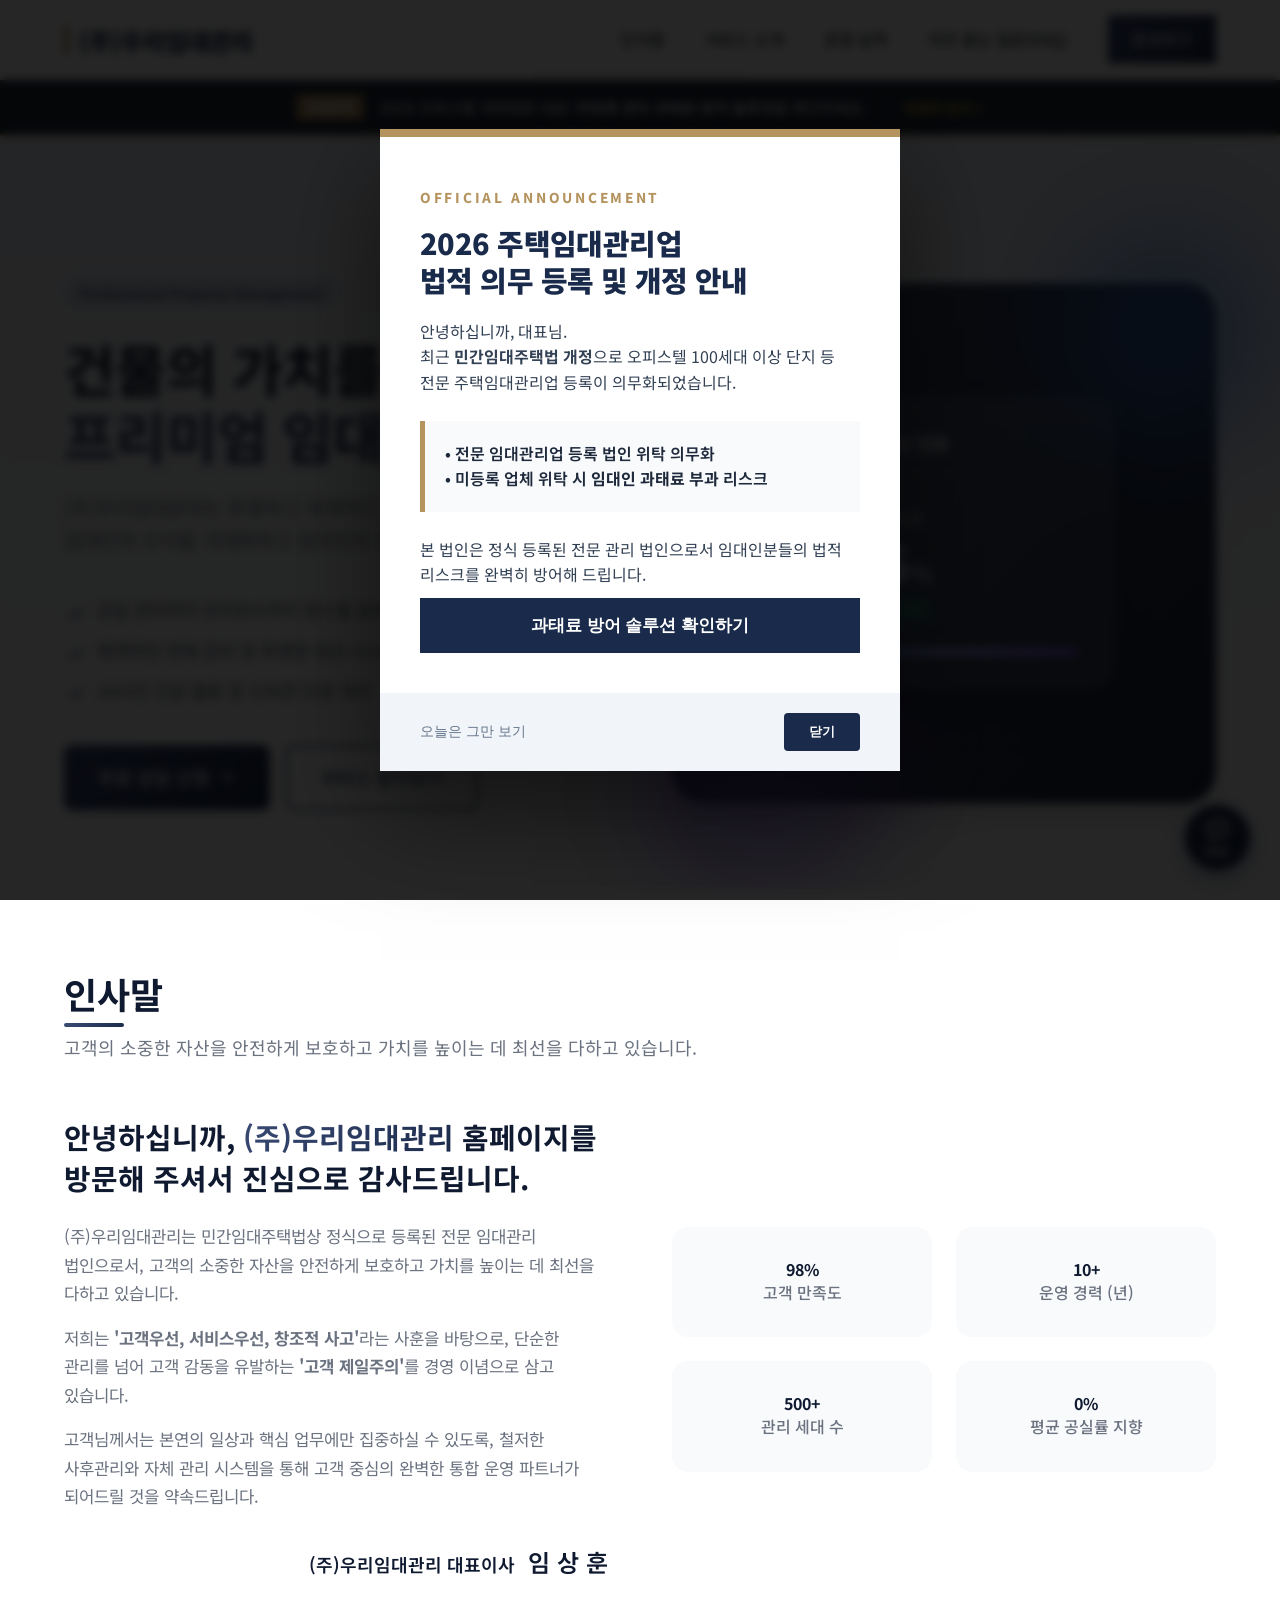
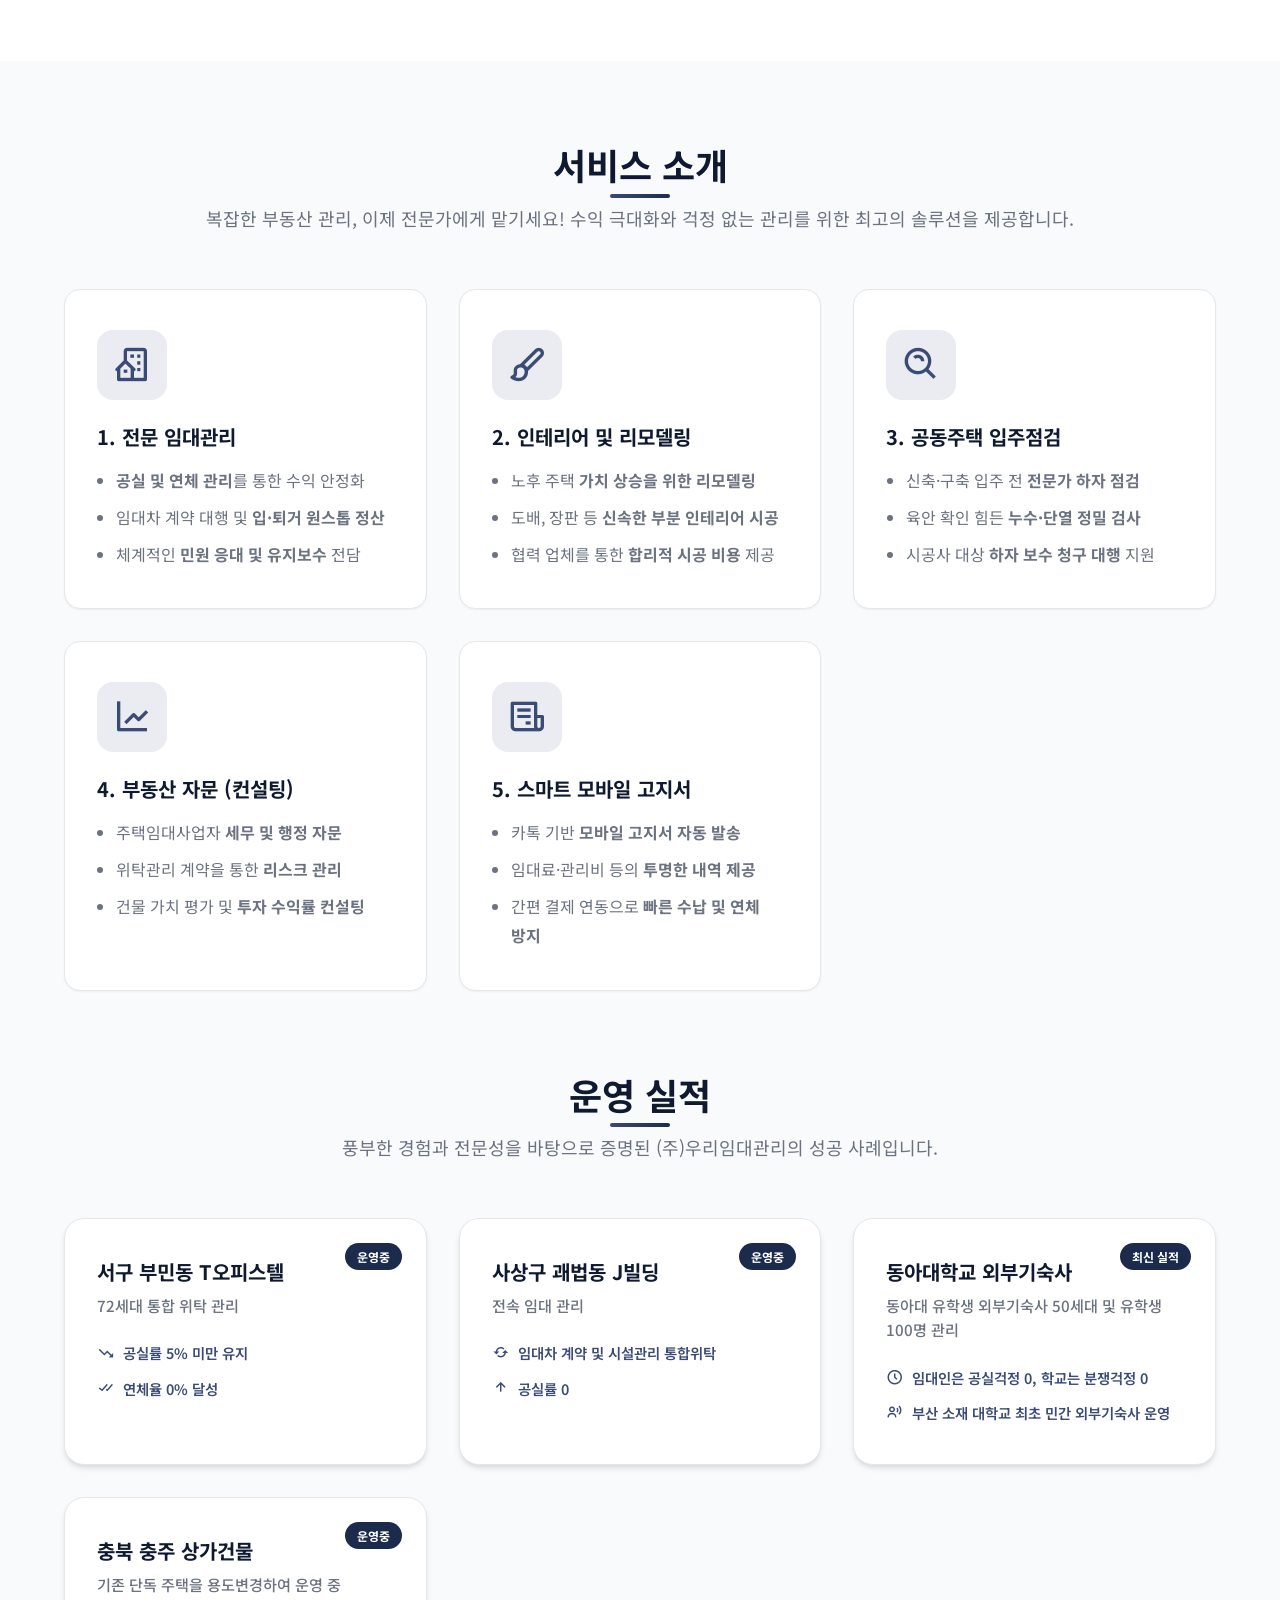
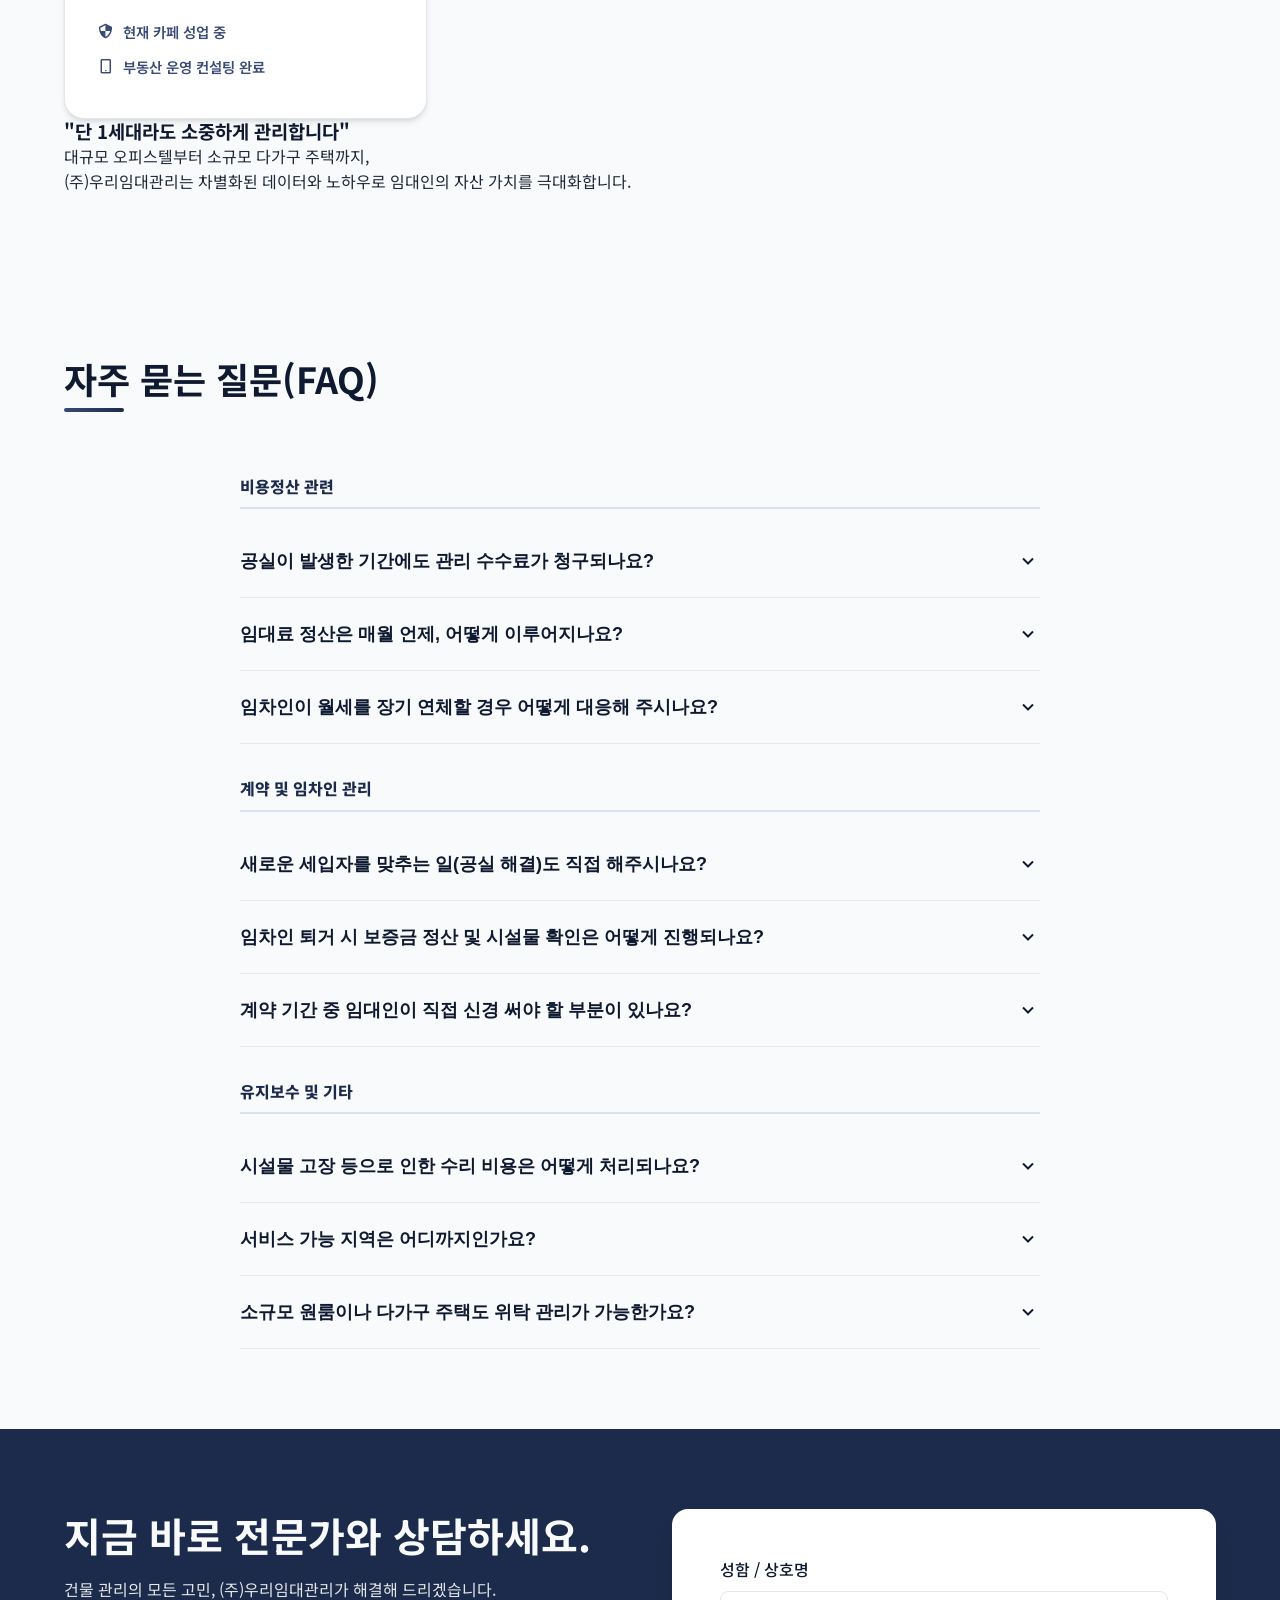
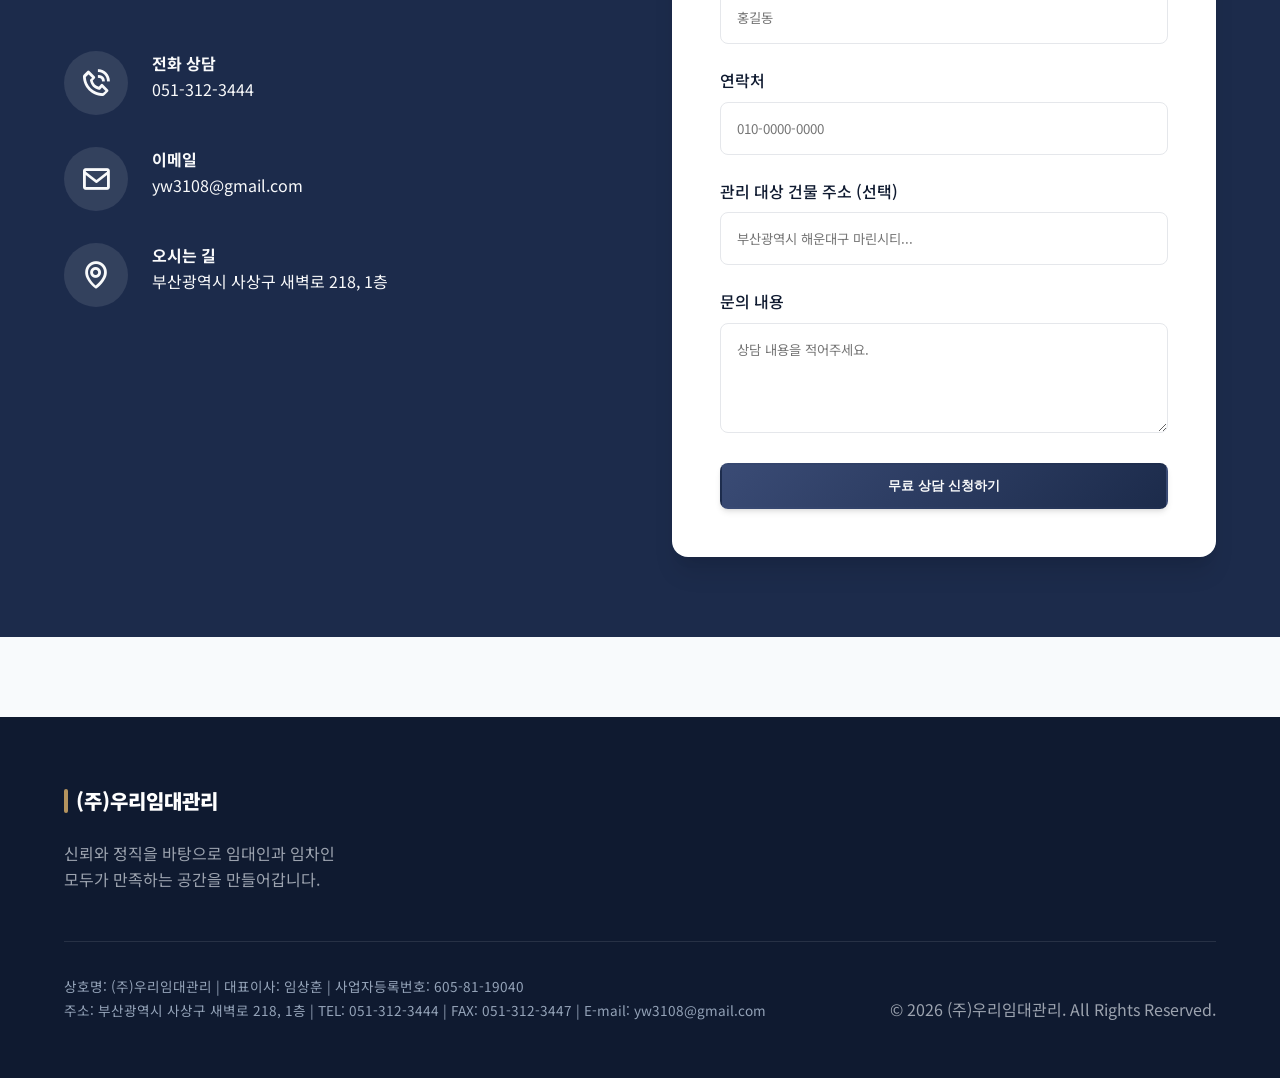
==== commit 3c373dfd: "Add files via upload" ====
--- a/index.html
+++ b/index.html
@@ -341,62 +341,15 @@
                     <p class="section-desc">풍부한 경험과 전문성을 바탕으로 증명된 (주)우리임대관리의 성공 사례입니다.</p>
                 </div>
                 
-                <div class="performance-grid">
-                    <!-- This grid can be easily updated by the admin -->
-                    <div class="performance-card">
-                        <div class="perf-tag">운영중</div>
-                        <div class="perf-content">
-                            <h3>사상구 괘법동 A 오피스텔</h3>
-                            <p>120세대 통합 위탁 관리</p>
-                            <div class="perf-stats">
-                                <span><i class='bx bx-trending-down'></i> 공실률 2% 미만 유지</span>
-                                <span><i class='bx bx-check-double'></i> 연체율 0% 달성</span>
-                            </div>
-                        </div>
-                    </div>
-                    
-                    <div class="performance-card">
-                        <div class="perf-tag">운영중</div>
-                        <div class="perf-content">
-                            <h3>연제구 연산동 B 빌라</h3>
-                            <p>24세대 전속 임대 관리</p>
-                            <div class="perf-stats">
-                                <span><i class='bx bx-refresh'></i> 노후 시설 전면 리모델링</span>
-                                <span><i class='bx bx-up-arrow-alt'></i> 수익률 15% 상승</span>
-                            </div>
-                        </div>
-                    </div>
-                    
-                    <div class="performance-card">
-                        <div class="perf-tag">최신 실적</div>
-                        <div class="perf-content">
-                            <h3>부산진구 양정동 C 다가구</h3>
-                            <p>12세대 원스톱 관리 도입</p>
-                            <div class="perf-stats">
-                                <span><i class='bx bx-time-five'></i> 도입 1개월 내 만실 달성</span>
-                                <span><i class='bx bx-user-voice'></i> 민원 처리 만족도 100%</span>
-                            </div>
-                        </div>
-                    </div>
-
-                    <div class="performance-card">
-                        <div class="perf-tag">최신 실적</div>
-                        <div class="perf-content">
-                            <h3>동아대학교 인근 D 원룸텔</h3>
-                            <p>40세대 대규모 위탁 운영</p>
-                            <div class="perf-stats">
-                                <span><i class='bx bx-shield-quarter'></i> 무등록 관리 리스크 해결</span>
-                                <span><i class='bx bx-mobile-alt'></i> 모바일 고지서 시스템 구축</span>
-                            </div>
-                        </div>
-                    </div>
-                </div>
-
-                <div class="performance-info-box" style="margin-top: 3rem; background: var(--brand-navy); color: white; padding: 2.5rem; border-radius: 15px; text-align: center; border-bottom: 5px solid var(--brand-gold);">
-                    <h3 style="font-size: 1.5rem; margin-bottom: 1rem;">"단 1세대라도 소중하게 관리합니다"</h3>
-                    <p style="opacity: 0.9; margin-bottom: 0; line-height: 1.6;">
+                <div class="performance-grid" id="performanceGrid">
+                    <!-- 운영 실적 데이터는 scripts/performance.js에서 관리자가 수정할 수 있습니다. -->
+                </div>
+
+                <div class="performance-info-box">
+                    <h3>"단 1세대라도 소중하게 관리합니다"</h3>
+                    <p>
                         대규모 오피스텔부터 소규모 다가구 주택까지, <br>
-                        (주)우리임대관리는 차별화된 데이터와 노하우로 임대인의 자산 가치를 극대화합니다.
+                        (주)우리임대관리는 <span class="highlight-gold">차별화된 데이터와 노하우</span>로 임대인의 자산 가치를 극대화합니다.
                     </p>
                 </div>
             </div>
@@ -508,6 +461,7 @@
     </footer>
  
     <script src="./scripts/main.js"></script>
+    <script src="./scripts/performance.js"></script>
     <script src="./scripts/chatbot.js"></script>
     <script>
         function closeModal() { document.getElementById('noticeModal').style.display = 'none'; }
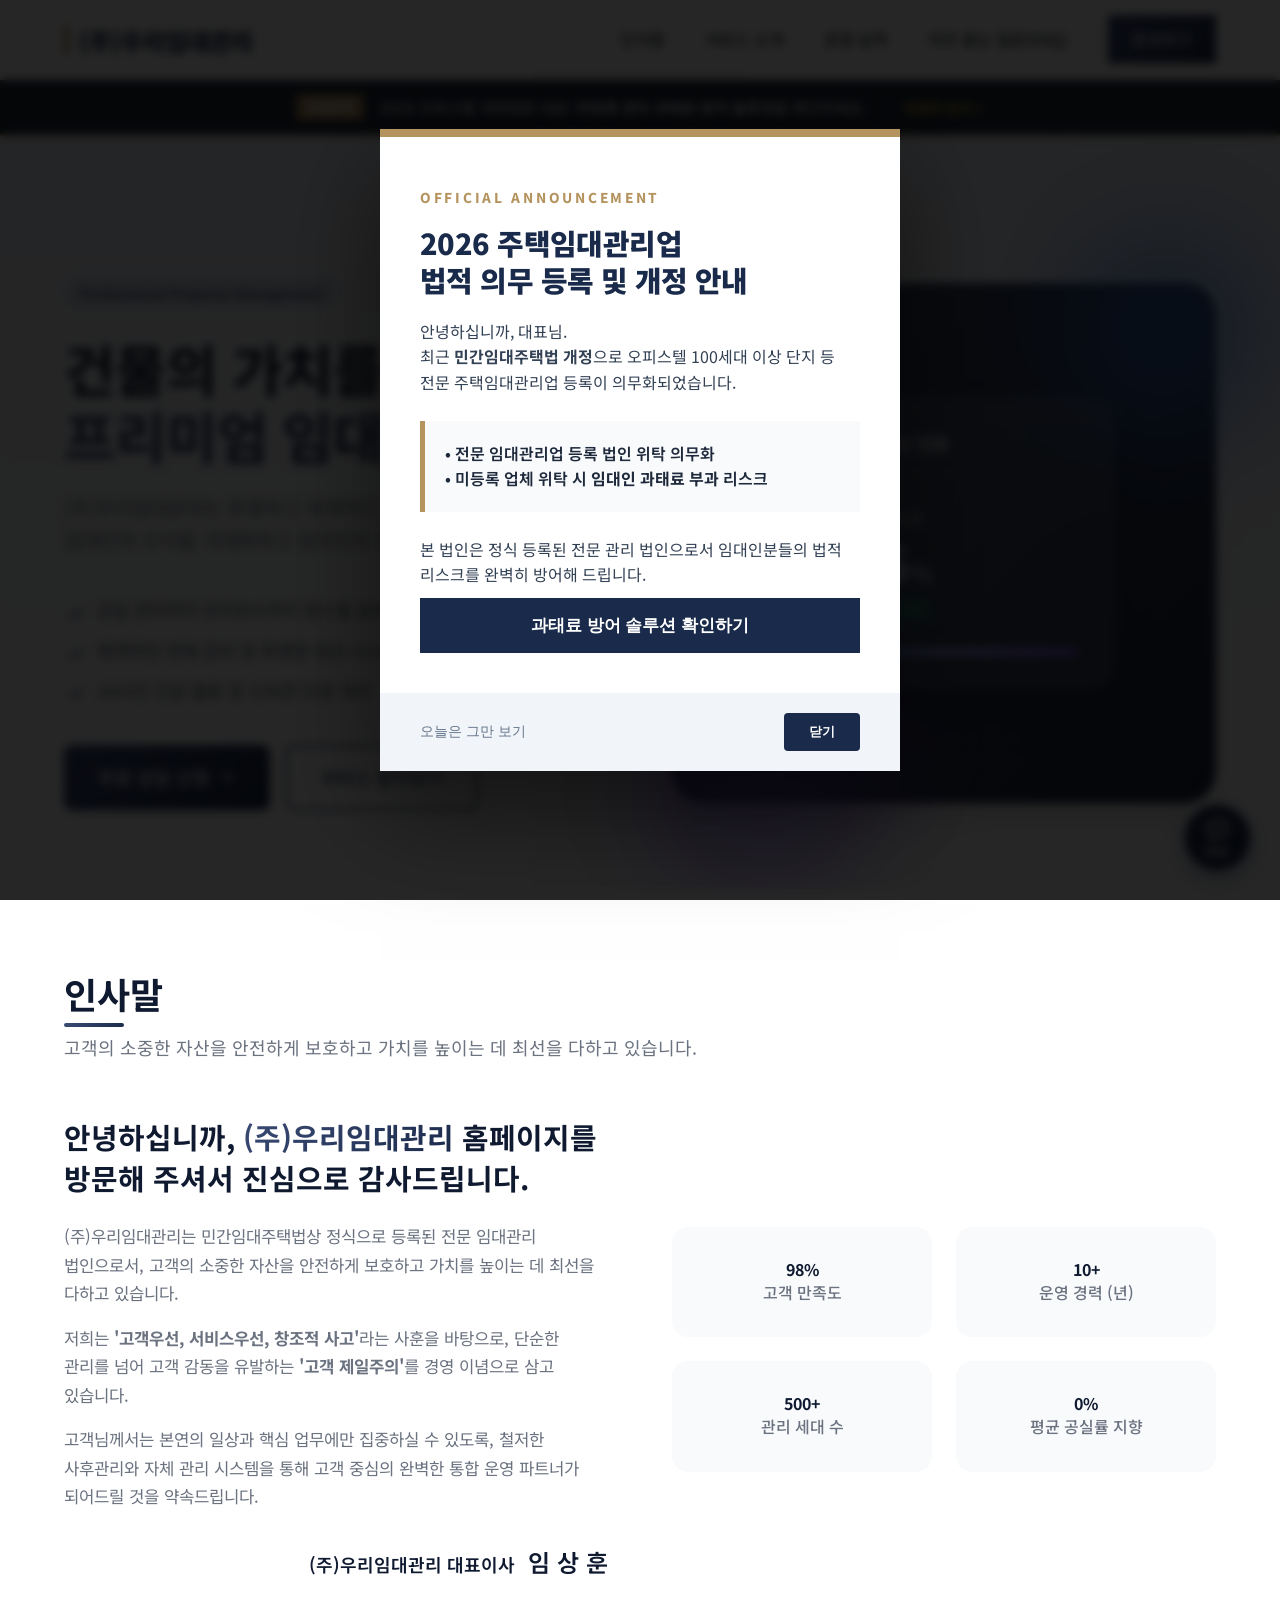
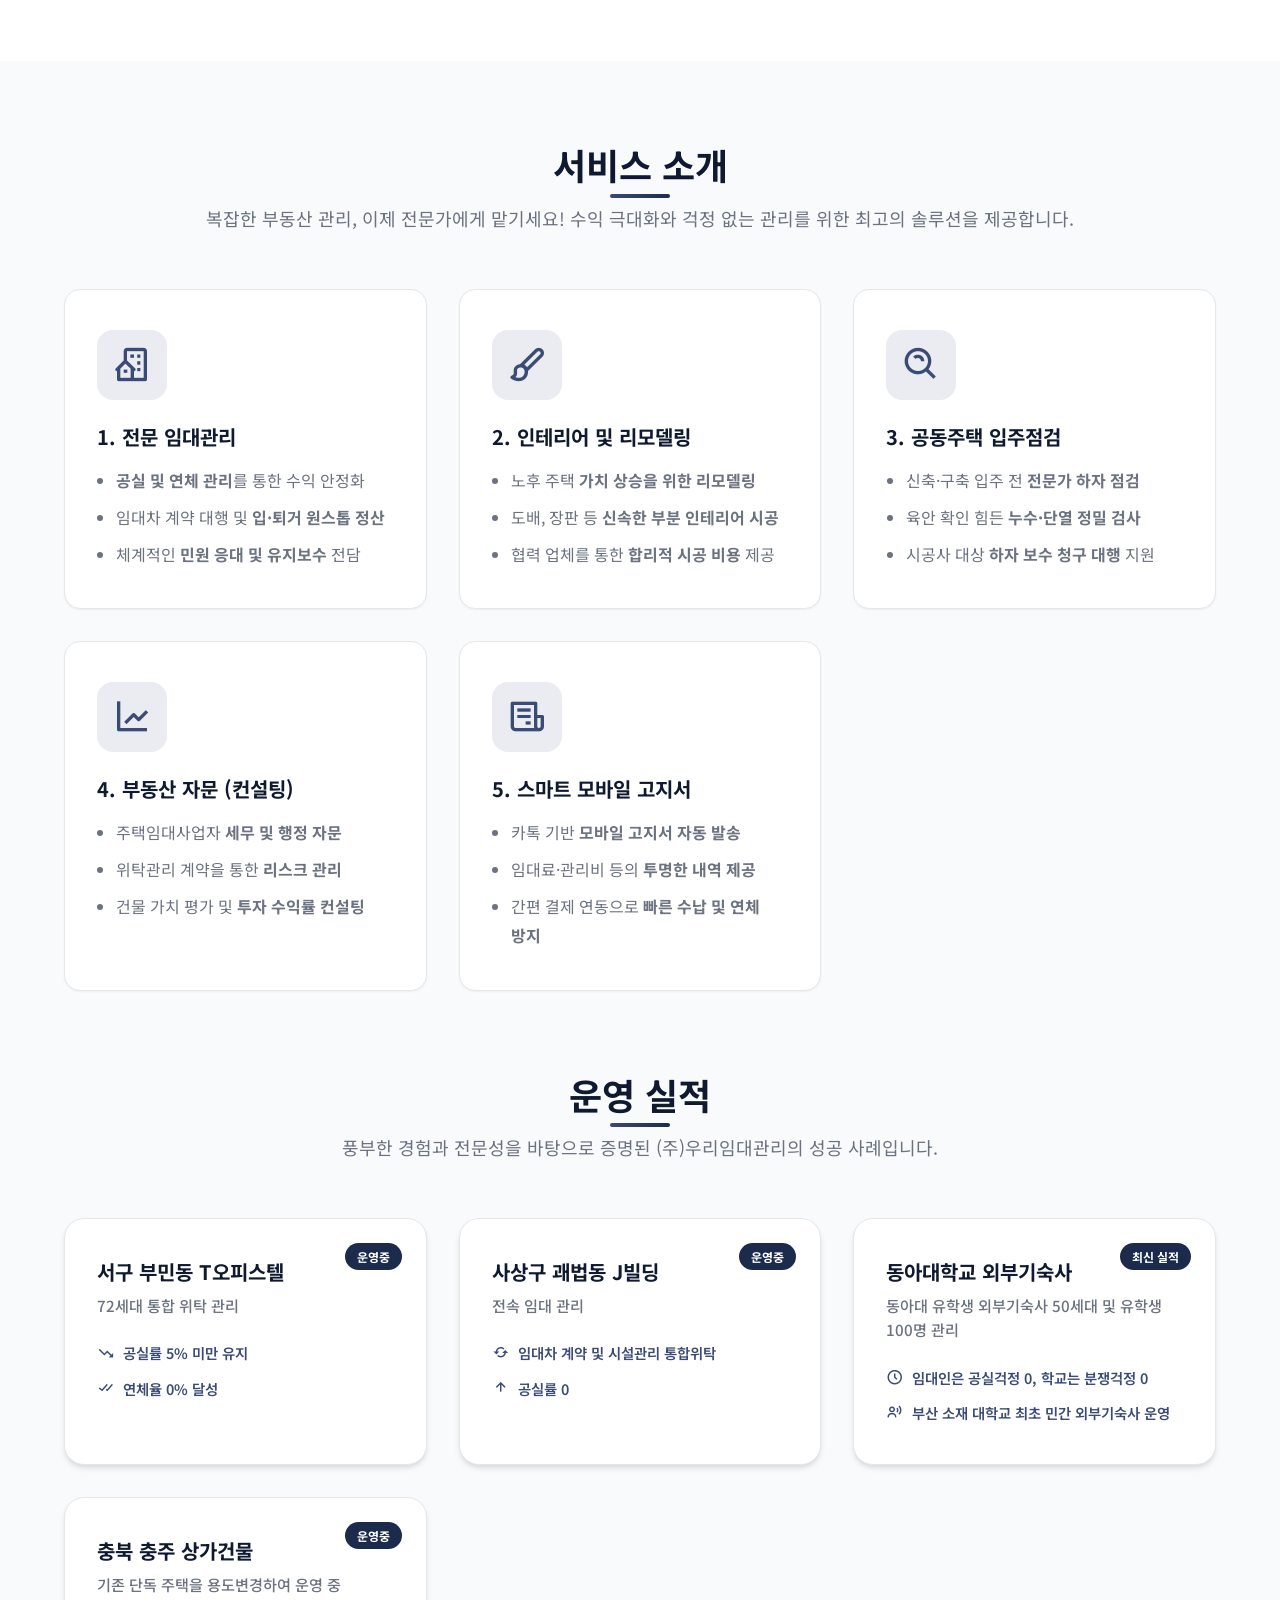
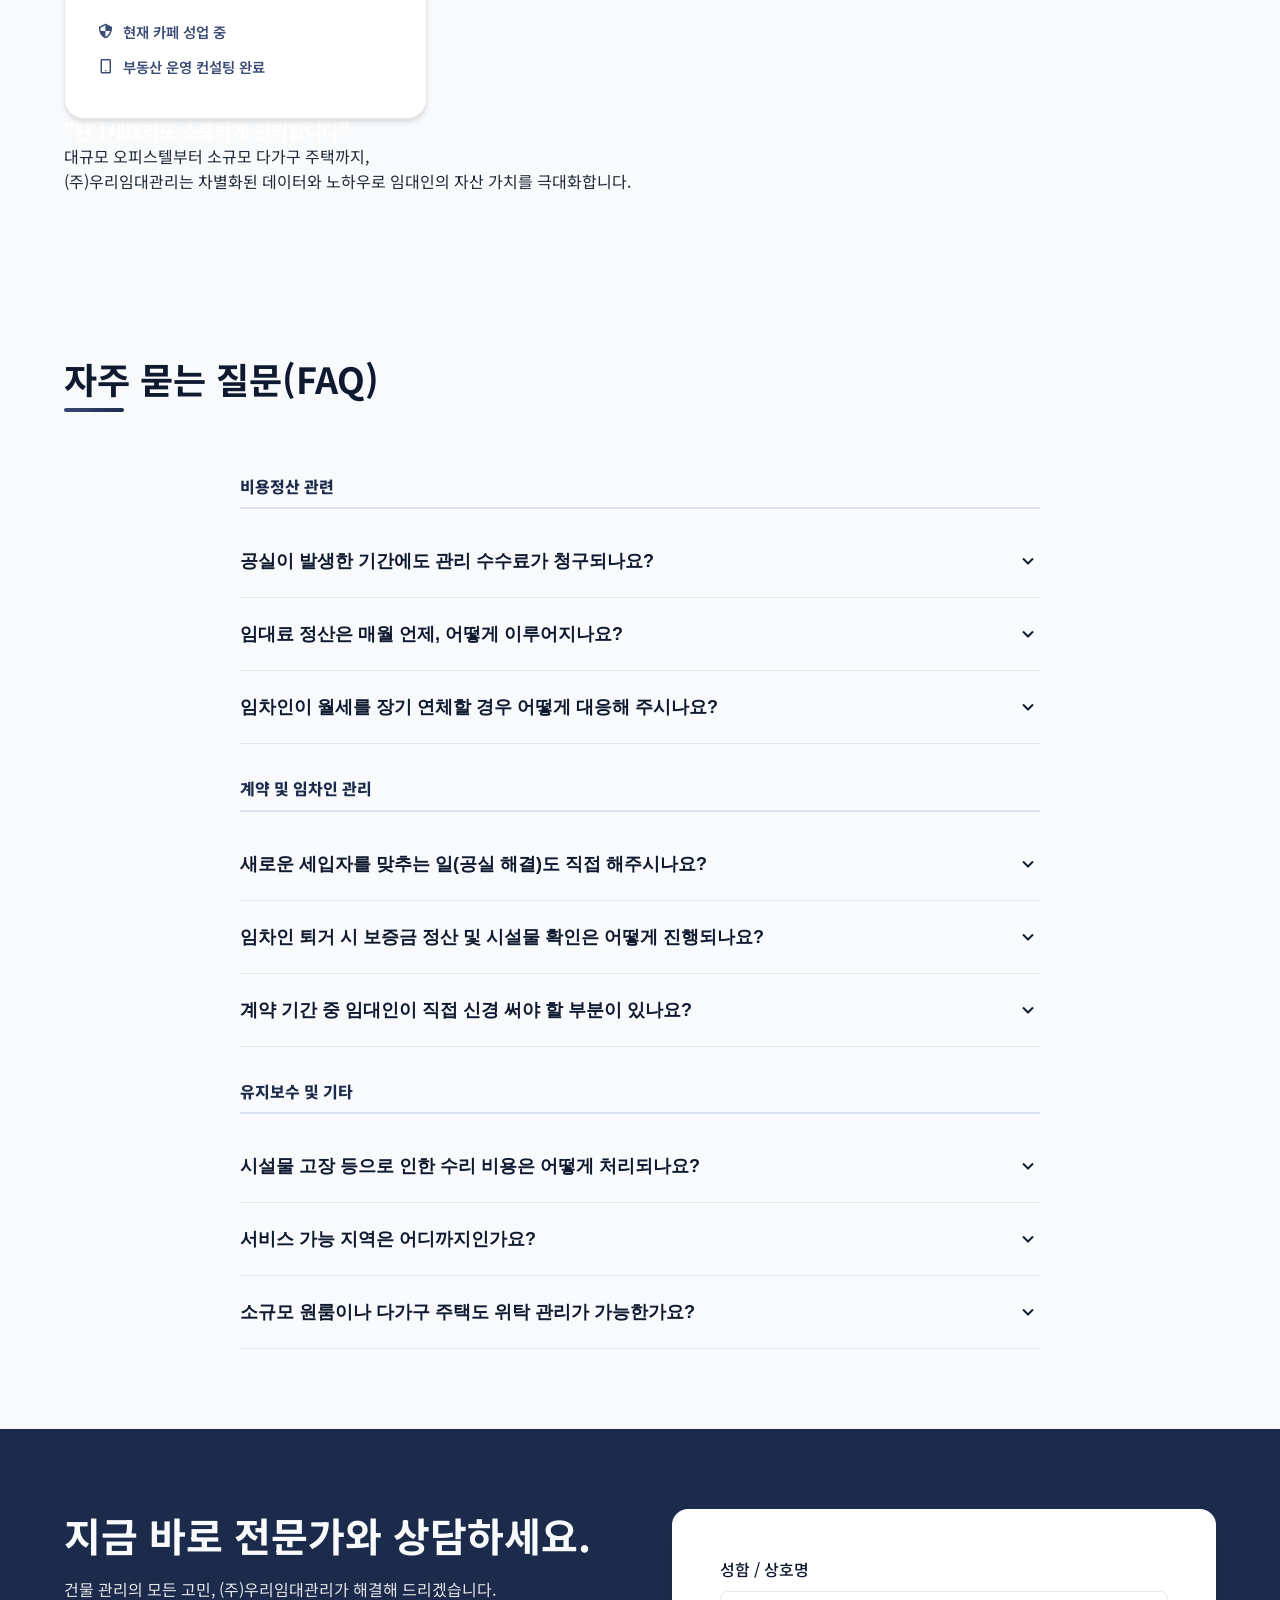
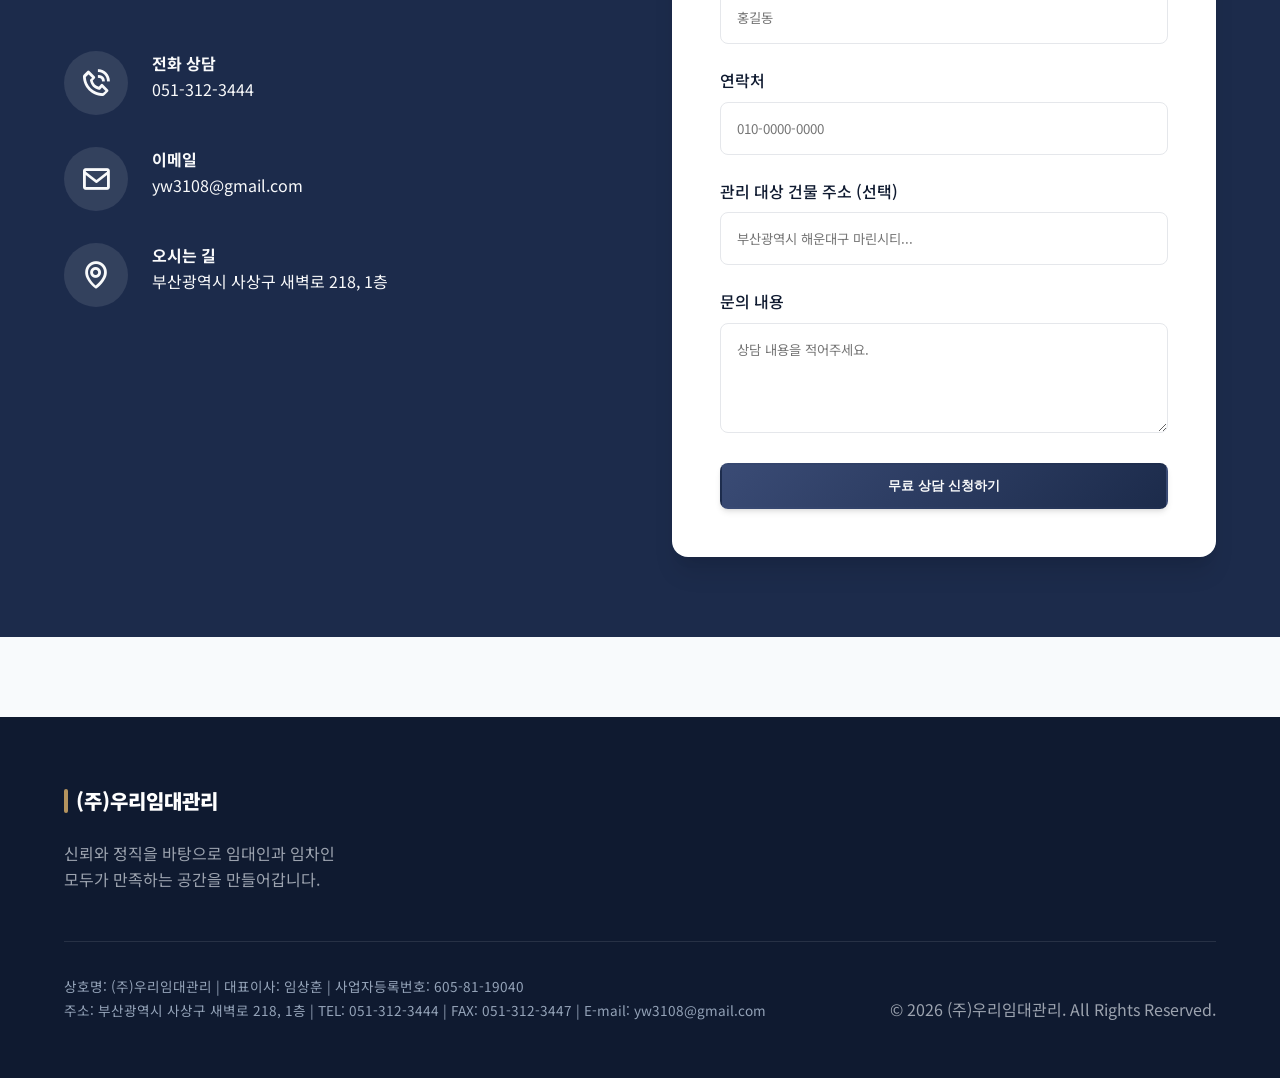
==== commit 7ea4eba7: "Add files via upload" ====
--- a/index.html
+++ b/index.html
@@ -346,7 +346,7 @@
                 </div>
 
                 <div class="performance-info-box">
-                    <h3>"단 1세대라도 소중하게 관리합니다"</h3>
+                    <h3 style="color: white !important;">"단 1세대라도 소중하게 관리합니다"</h3>
                     <p>
                         대규모 오피스텔부터 소규모 다가구 주택까지, <br>
                         (주)우리임대관리는 <span class="highlight-gold">차별화된 데이터와 노하우</span>로 임대인의 자산 가치를 극대화합니다.
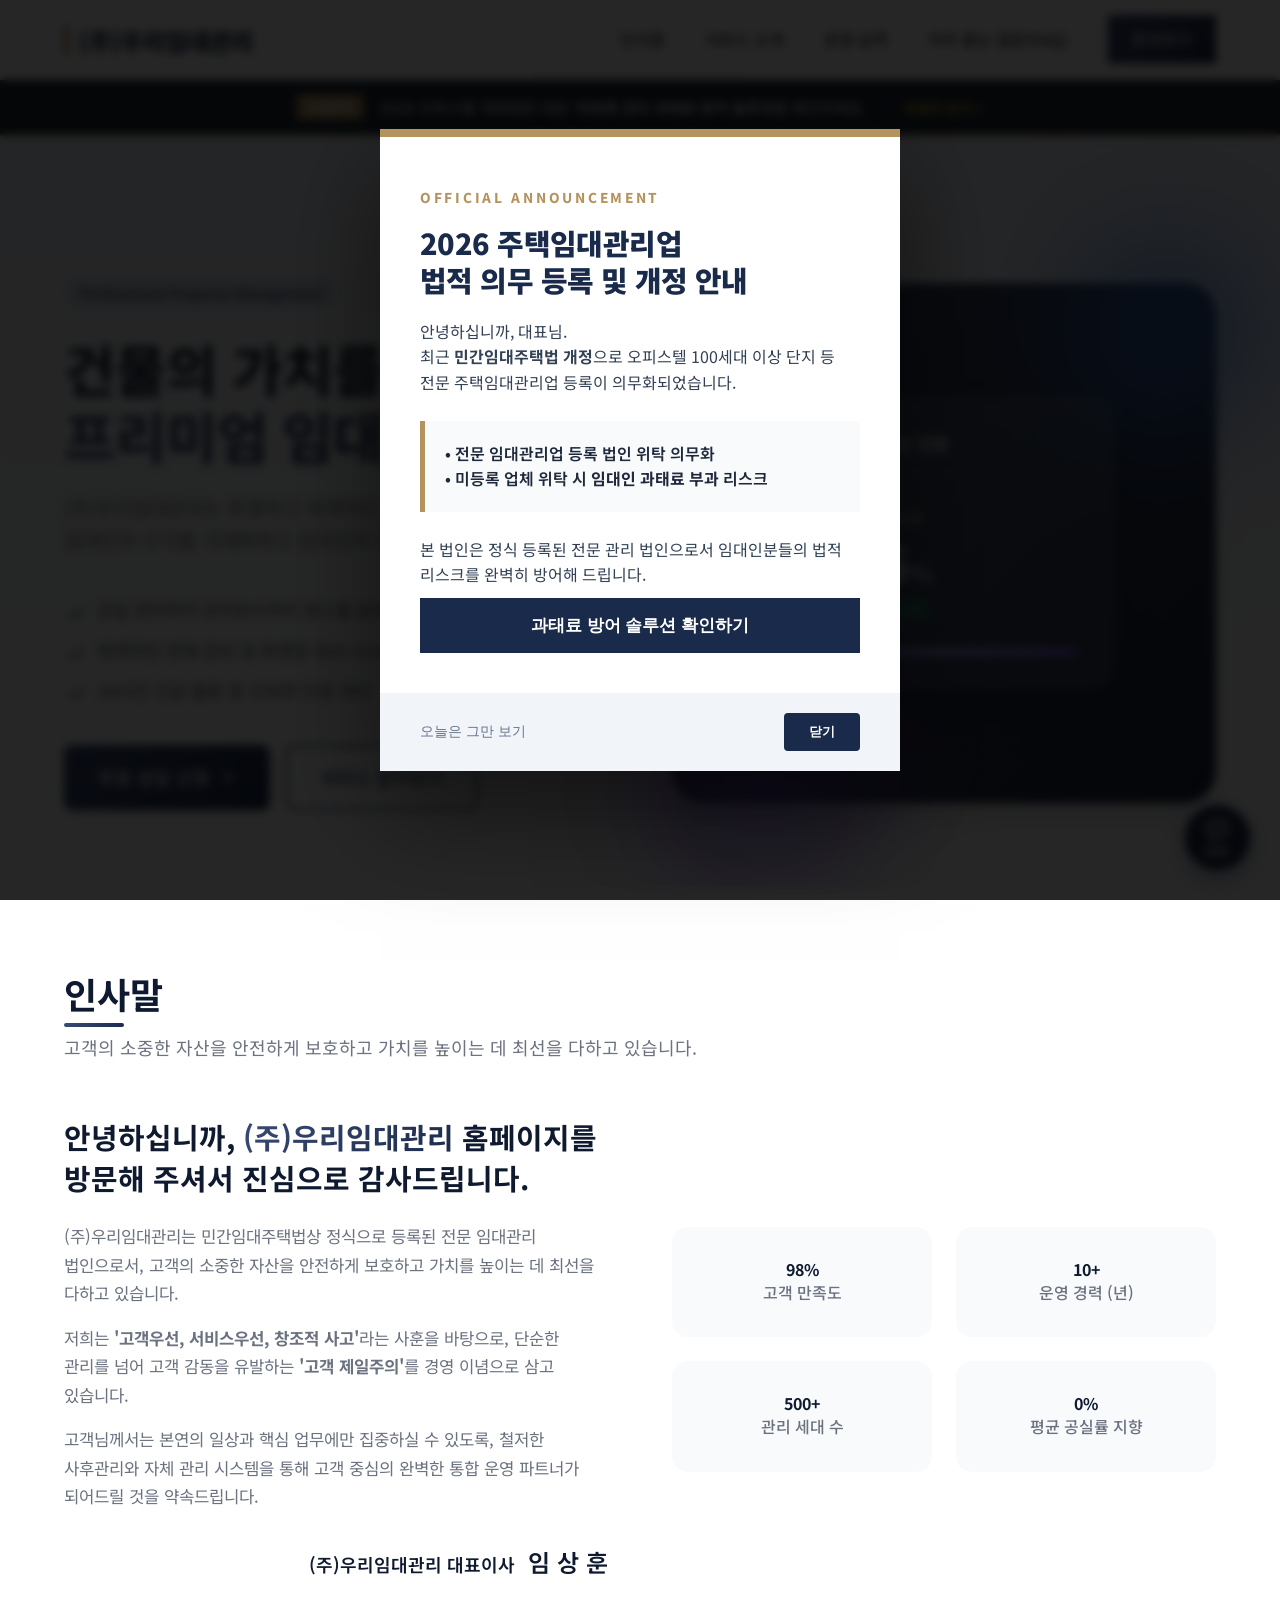
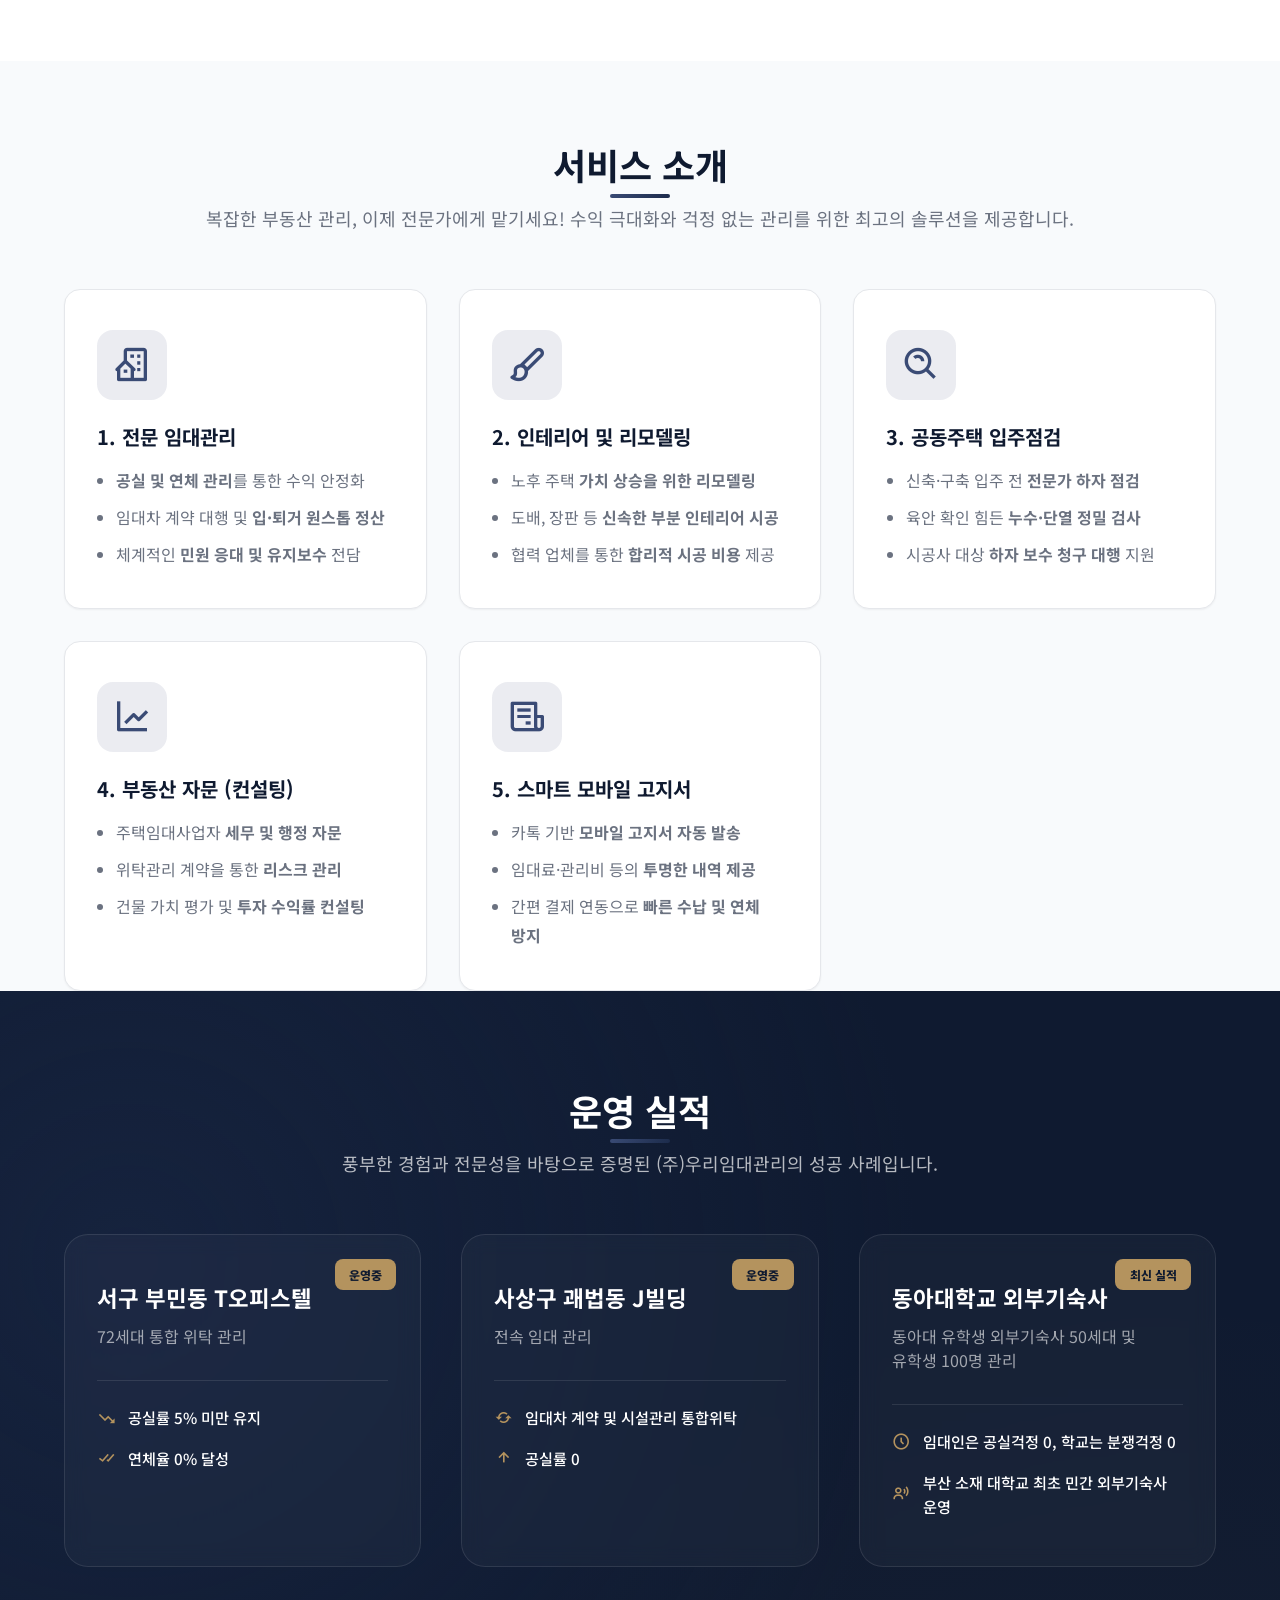
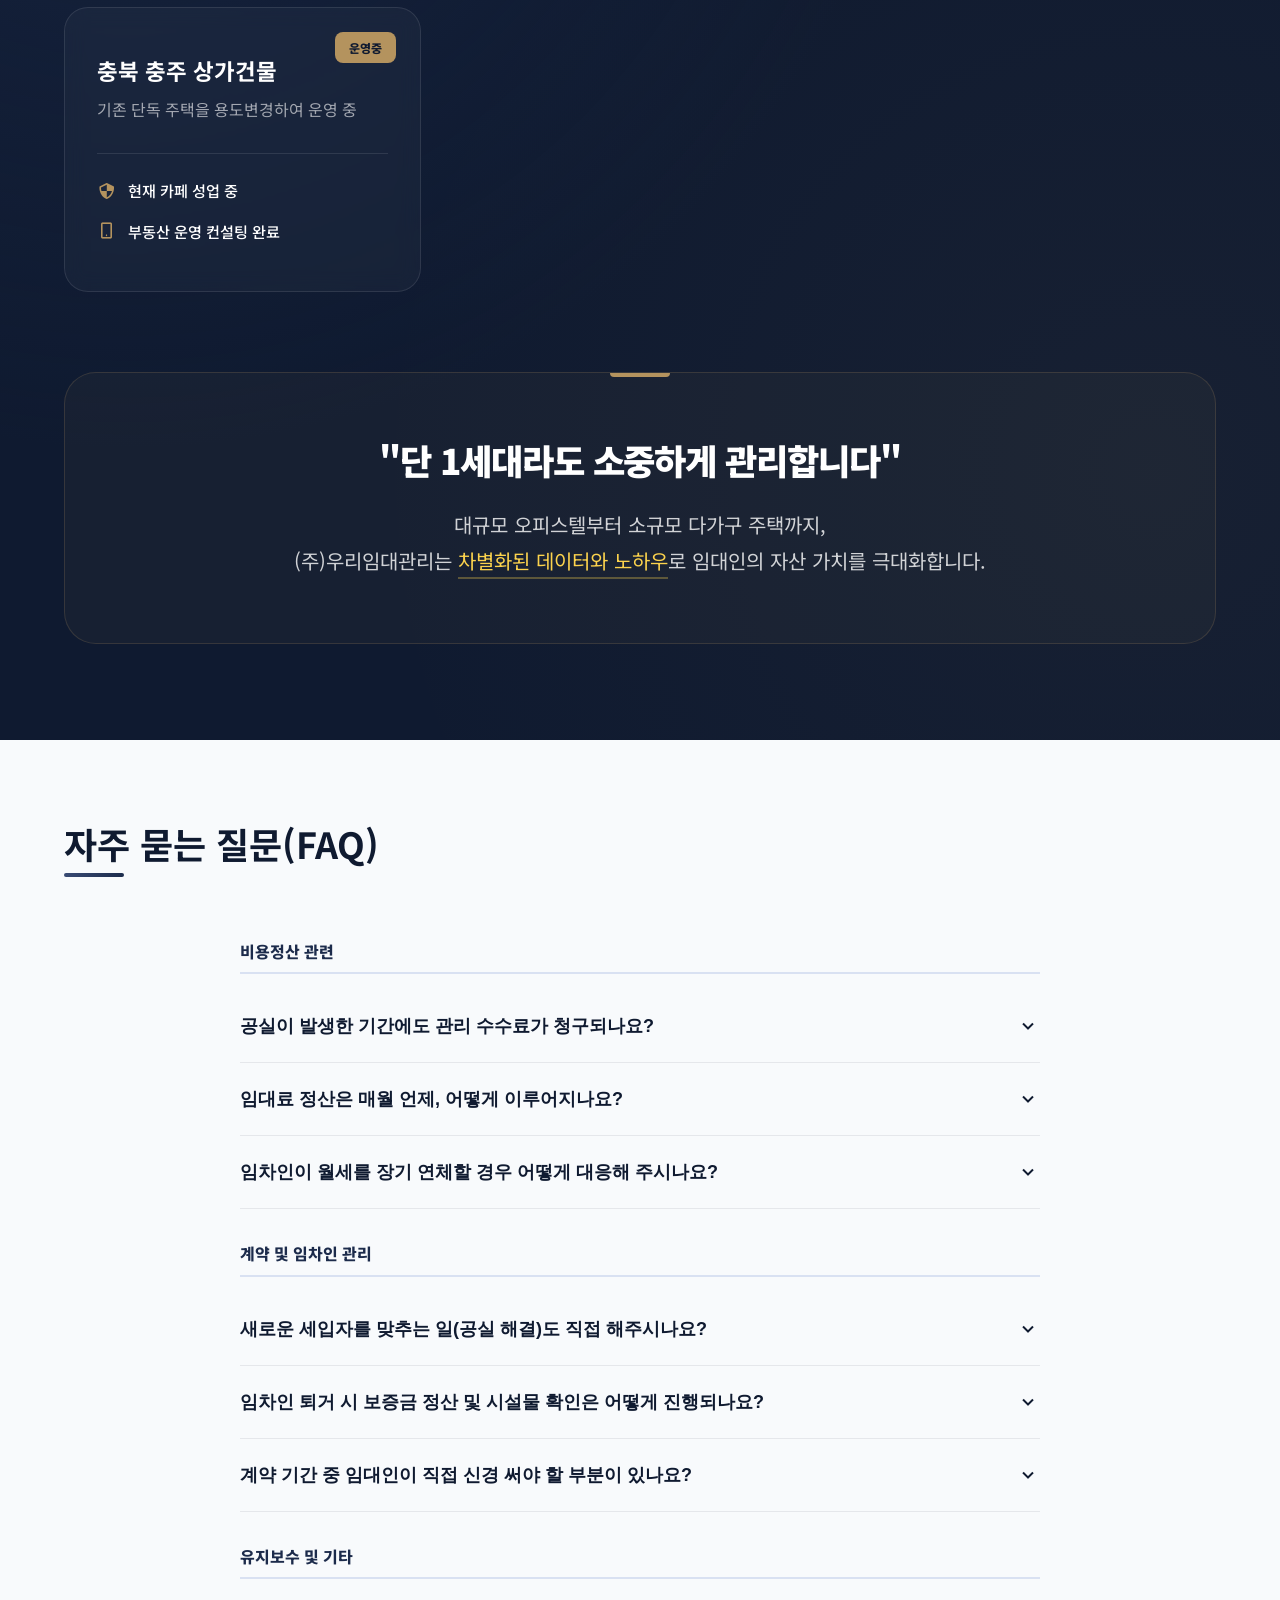
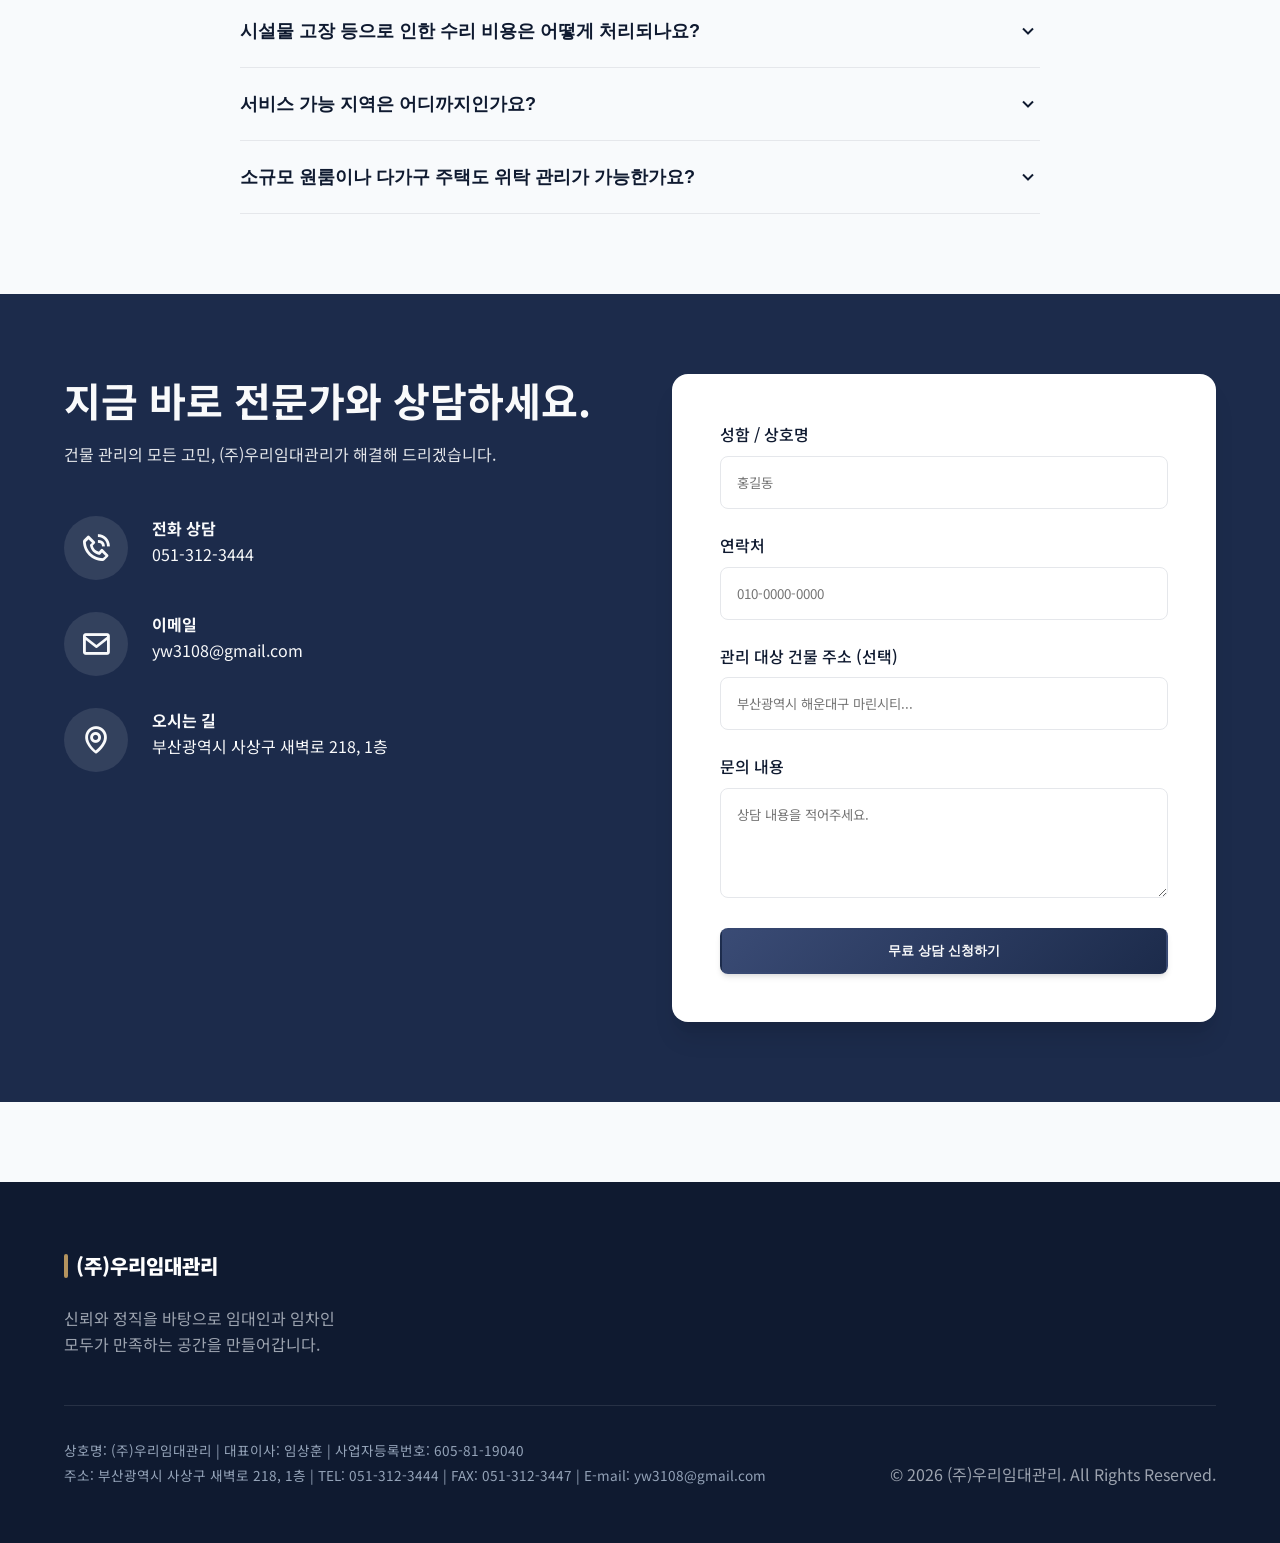
==== commit 8f9a20aa: "Add files via upload" ====
--- a/index.html
+++ b/index.html
@@ -346,7 +346,7 @@
                 </div>
 
                 <div class="performance-info-box">
-                    <h3 style="color: white !important;">"단 1세대라도 소중하게 관리합니다"</h3>
+                    <h3>"단 1세대라도 소중하게 관리합니다"</h3>
                     <p>
                         대규모 오피스텔부터 소규모 다가구 주택까지, <br>
                         (주)우리임대관리는 <span class="highlight-gold">차별화된 데이터와 노하우</span>로 임대인의 자산 가치를 극대화합니다.
--- a/styles/index.css
+++ b/styles/index.css
@@ -974,75 +974,148 @@
 
 /* 
 ========================================
-   Performance Section
+   Performance Section - Premium Dark Theme
 ======================================== 
 */
+section.performance {
+    background-color: #0F1A30; /* 매우 깊은 네이비 */
+    background-image: radial-gradient(circle at 10% 20%, rgba(28, 43, 75, 0.5) 0%, transparent 50%),
+                      radial-gradient(circle at 90% 80%, rgba(180, 147, 94, 0.05) 0%, transparent 50%);
+    padding: 6rem 0;
+    color: white;
+    position: relative;
+    overflow: hidden;
+}
+
+section.performance .section-title {
+    color: #ffffff !important;
+}
+
+section.performance .section-desc {
+    color: rgba(255, 255, 255, 0.7) !important;
+}
+
 .performance-grid {
     display: grid;
-    grid-template-columns: repeat(auto-fit, minmax(280px, 1fr));
-    gap: 2rem;
+    grid-template-columns: repeat(auto-fit, minmax(300px, 1fr));
+    gap: 2.5rem;
+    margin-bottom: 4rem;
 }
 
 .performance-card {
-    background: white;
-    border-radius: 1.25rem;
+    background: rgba(255, 255, 255, 0.03);
+    backdrop-filter: blur(10px);
+    -webkit-backdrop-filter: blur(10px);
+    border: 1px solid rgba(255, 255, 255, 0.1);
+    border-radius: 1.5rem;
     overflow: hidden;
-    box-shadow: var(--shadow-md);
-    transition: all 0.3s cubic-bezier(0.4, 0, 0.2, 1);
-    border: 1px solid var(--border-color);
+    transition: all 0.4s cubic-bezier(0.175, 0.885, 0.32, 1.275);
     position: relative;
 }
 
 .performance-card:hover {
-    transform: translateY(-8px);
-    box-shadow: var(--shadow-xl);
-    border-color: var(--primary-light);
+    transform: translateY(-12px);
+    background: rgba(255, 255, 255, 0.07);
+    border-color: #b4935e; /* 골드 테두리 포인트 */
+    box-shadow: 0 20px 40px rgba(0, 0, 0, 0.4);
 }
 
 .perf-tag {
     position: absolute;
     top: 1.5rem;
     right: 1.5rem;
-    background: var(--primary-blue);
-    color: white;
-    padding: 0.25rem 0.75rem;
+    background: #b4935e; /* 골드 태그 */
+    color: #0F1A30;
+    padding: 0.35rem 0.9rem;
+    border-radius: 0.5rem;
+    font-size: 0.75rem;
+    font-weight: 800;
+    z-index: 2;
+}
+
+.perf-content {
+    padding: 3rem 2rem;
+}
+
+.perf-content h3 {
+    font-size: 1.4rem;
+    margin-bottom: 0.75rem;
+    color: #ffffff !important;
+    font-weight: 700;
+}
+
+.perf-content p {
+    color: rgba(255, 255, 255, 0.6);
+    font-weight: 400;
+    margin-bottom: 2rem;
+    font-size: 1rem;
+    line-height: 1.5;
+}
+
+.perf-stats {
+    display: flex;
+    flex-direction: column;
+    gap: 1rem;
+    border-top: 1px solid rgba(255, 255, 255, 0.1);
+    padding-top: 1.5rem;
+}
+
+.perf-stats span {
+    display: flex;
+    align-items: center;
+    gap: 0.75rem;
+    font-size: 0.95rem;
+    font-weight: 500;
+    color: #ffffff;
+}
+
+.perf-stats i {
+    font-size: 1.2rem;
+    color: #b4935e; /* 골드 아이콘 */
+}
+
+/* 실적 하단 강조 박스 - 더욱 세련되게 */
+.performance-info-box {
+    margin-top: 5rem;
+    background: rgba(180, 147, 94, 0.05); /* 은은한 골드빛 배경 */
+    border: 1px solid rgba(180, 147, 94, 0.2);
+    padding: 4rem 2rem;
     border-radius: 2rem;
-    font-size: 0.75rem;
-    font-weight: 700;
-}
-
-.perf-content {
-    padding: 2.5rem 2rem;
-}
-
-.perf-content h3 {
-    font-size: 1.25rem;
-    margin-bottom: 0.5rem;
-    color: var(--primary-dark);
-}
-
-.perf-content p {
-    color: var(--text-muted);
-    font-weight: 500;
-    margin-bottom: 1.5rem;
-    font-size: 0.95rem;
-}
-
-.perf-stats {
-    display: flex;
-    flex-direction: column;
-    gap: 0.75rem;
-}
-
-.perf-stats span {
-    display: flex;
-    align-items: center;
-    gap: 0.5rem;
-    font-size: 0.9rem;
-    font-weight: 600;
-    color: var(--primary-light);
-}
-
-.perf-stats i {
-    font-size: 1.1rem;
-}
+    text-align: center;
+    position: relative;
+}
+
+.performance-info-box::before {
+    content: '';
+    position: absolute;
+    top: 0;
+    left: 50%;
+    transform: translateX(-50%);
+    width: 60px;
+    height: 4px;
+    background: #b4935e;
+    border-radius: 0 0 4px 4px;
+}
+
+.performance-info-box h3 {
+    font-size: 2.2rem !important;
+    margin-bottom: 1.5rem !important;
+    color: #ffffff !important;
+    font-weight: 900 !important;
+    letter-spacing: -0.03em;
+}
+
+.performance-info-box p {
+    font-size: 1.25rem !important;
+    color: rgba(255, 255, 255, 0.8) !important;
+    line-height: 1.8 !important;
+    max-width: 800px;
+    margin: 0 auto !important;
+}
+
+.performance-info-box .highlight-gold {
+    color: #fcd34d !important;
+    text-decoration: underline;
+    text-underline-offset: 8px;
+    text-decoration-color: rgba(252, 211, 77, 0.3);
+}
